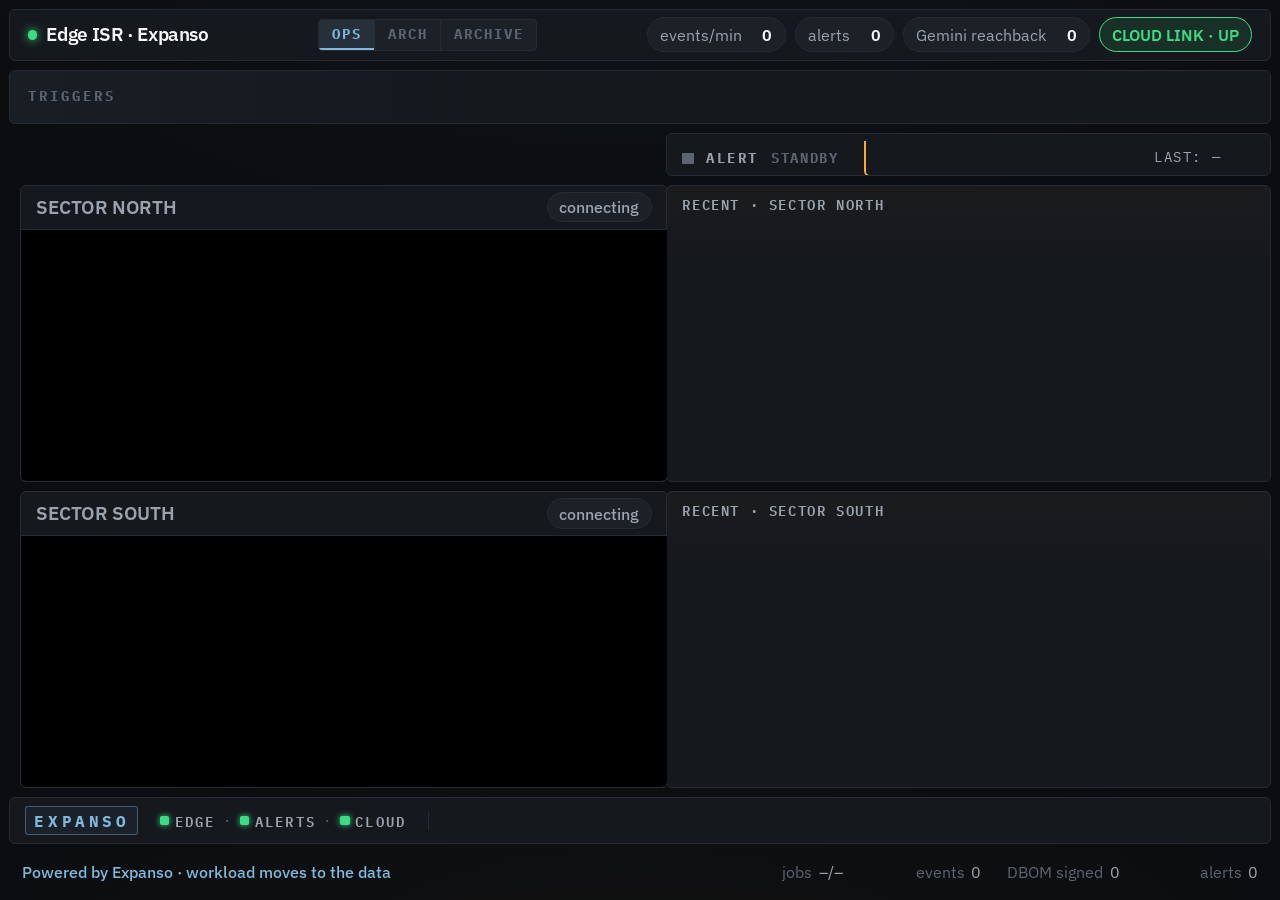
==== public/edge/index.html @ 5d9ec7ad "ARCH tab: hide all event-rate counters (visual noise + counts were stale) The architecture diagram n" ====
<!DOCTYPE html>
<html>
<head>
<meta charset="utf-8">
<title>Edge ISR · Expanso</title>
<link rel="preconnect" href="https://fonts.googleapis.com">
<link rel="preconnect" href="https://fonts.gstatic.com" crossorigin>
<link href="https://fonts.googleapis.com/css2?family=IBM+Plex+Sans:wght@400;500;600;700&family=IBM+Plex+Mono:wght@400;500;600&family=Inter+Tight:wght@500;700&display=swap" rel="stylesheet">
<link rel="stylesheet" href="styles.css">
</head>
<body>

<!-- Cloud DOWN banner — pinned to top, hidden by default -->
<div id="cloud-banner" class="cloud-banner">
  <div class="label">
    <span class="dot-pulse"></span>
    <span>CLOUD LINK · DOWN</span>
  </div>
  <div class="queue"><span id="queue-count">0</span> events queued · YOLO still firing</div>
</div>

<!-- Alert event overlay (full-screen takeover when correlator fires) -->
<div id="alert-overlay" class="alert-overlay">
  <div class="alert-headline">
    <span class="icon">⚠</span>
    <span>ALERT</span>
    <span class="icon">⚠</span>
  </div>
  <div id="alert-contacts" class="alert-contacts"></div>
  <div id="alert-meta" class="alert-meta"></div>
</div>

<!-- "Pipeline updated" big-signal overlay. Fires when a new class lands
     in the live trigger set (e.g. operator hits F4 → drone is added).
     Visually distinct from the red ALERT — this is a *positive* event
     ("we are now detecting drone") so it leans on the brand blue. -->
<div id="pipeline-update-overlay" class="pipeline-update-overlay" aria-hidden="true">
  <div class="pipeline-update-icon">⬢</div>
  <div class="pipeline-update-eyebrow">PIPELINE UPDATED</div>
  <div class="pipeline-update-headline">
    NOW DETECTING <span class="pipeline-update-class">DRONE</span>
  </div>
  <div class="pipeline-update-sub">all sensors picked up the new class · live</div>
</div>

<!-- Topology mini canvas -->
<canvas id="topology" class="topology" width="280" height="160"></canvas>

<div class="app">

  <header class="header">
    <div class="brand">
      <span class="dot"></span>
      <span>Edge ISR · Expanso</span>
    </div>
    <nav class="tab-switcher" role="tablist" aria-label="View">
      <a class="tab is-active" data-tab="ops"     role="tab" aria-selected="true"  href="#ops">OPS</a>
      <a class="tab"           data-tab="arch"    role="tab" aria-selected="false" href="#arch">ARCH</a>
      <a class="tab"           data-tab="archive" role="tab" aria-selected="false" href="#archive">ARCHIVE</a>
    </nav>
    <div class="header-right">
      <div class="metric-pill">
        <span class="label">events/min</span>
        <span class="value" id="metric-epm">0</span>
      </div>
      <div class="metric-pill">
        <span class="label">alerts</span>
        <span class="value" id="metric-fused">0</span>
      </div>
      <div class="metric-pill" id="metric-gemini-pill">
        <span class="label">Gemini reachback</span>
        <span class="value" id="metric-gemini">0</span>
      </div>
      <div id="cloud-pill" class="cloud-pill">CLOUD LINK · UP</div>
    </div>
  </header>

  <!-- Triggers bar — dedicated row so the Beat 4 F4 chip-pulse animation
       has room to land dramatically. Header was overflowing at stage scale
       with chips inline. Tier dots stay in the bottom platform-strip. -->
  <section class="triggers-bar" aria-label="Active trigger classes">
    <span class="triggers-bar-label">TRIGGERS</span>
    <div id="trigger-chips" class="trigger-chips"></div>
  </section>

  <!-- Alert tile — always visible. STANDBY when the correlator hasn't
       matched any rule recently; ACTIVE (red pulse) when an alert fires.
       Collapses back to STANDBY after 6s with a "last:" timestamp. -->
  <section class="alert-tile" id="alert-tile">
    <div class="alert-light" id="alert-light"></div>
    <div class="alert-label">ALERT</div>
    <div class="alert-state" id="alert-state">STANDBY</div>
    <div class="alert-detail" id="alert-detail">no alerts</div>
    <div class="alert-meta" id="alert-meta">last: —</div>
  </section>

  <!-- Camera tiles use WebRTC (via go2rtc on :1984) for true real-time video,
       with a canvas overlay for YOLO bbox track gates. Video latency ≈100-200ms,
       bbox latency = YOLO inference (~150ms). Fallback <img> shows the last
       JPEG snapshot if WebRTC fails to negotiate. -->
  <section class="sector sector-north">
    <div class="sector-head">
      <div class="sector-title">Sector North</div>
      <div id="status-sensor-north" class="sector-status">connecting</div>
    </div>
    <div class="sector-feed" data-stream="cam-outside" data-sector="sensor-north">
      <video id="video-sensor-north" class="sector-video" autoplay muted playsinline></video>
      <canvas id="overlay-sensor-north" class="bbox-overlay"></canvas>
      <img id="feed-sensor-north" class="sector-fallback" src="/snapshot/sensor-north" alt="">
      <div class="sector-overlay">
        <span id="overlay-north-label">awaiting motion</span>
        <span id="overlay-north-ts">–</span>
      </div>
    </div>
  </section>

  <section class="sector sector-south">
    <div class="sector-head">
      <div class="sector-title">Sector South</div>
      <div id="status-sensor-south" class="sector-status">connecting</div>
    </div>
    <div class="sector-feed" data-stream="cam-inside" data-sector="sensor-south">
      <video id="video-sensor-south" class="sector-video" autoplay muted playsinline></video>
      <canvas id="overlay-sensor-south" class="bbox-overlay"></canvas>
      <img id="feed-sensor-south" class="sector-fallback" src="/snapshot/sensor-south" alt="">
      <div class="sector-overlay">
        <span id="overlay-south-label">awaiting motion</span>
        <span id="overlay-south-ts">–</span>
      </div>
    </div>
  </section>

  <section class="events-panel events-north">
    <h2>Recent · sector north</h2>
    <div id="events-sensor-north" class="events-list"></div>
  </section>

  <section class="events-panel events-south">
    <h2>Recent · sector south</h2>
    <div id="events-sensor-south" class="events-list"></div>
  </section>

  <!-- Bottom strip: Expanso wordmark + tier dots + inline pipeline statuses (single line).
       Tier strip merged here per user direction. -->
  <section class="platform-strip">
    <a class="platform-wordmark" href="https://expanso.io" target="_blank" rel="noopener" aria-label="Expanso">
      <span class="wordmark-text">EXPANSO</span>
    </a>
    <div class="tier-strip-inline" aria-label="Architecture tiers">
      <span class="tier"><span class="tier-dot" id="tier-edge"></span><span class="tier-label">EDGE</span></span>
      <span class="tier-sep">·</span>
      <span class="tier"><span class="tier-dot" id="tier-fusion"></span><span class="tier-label">ALERTS</span></span>
      <span class="tier-sep">·</span>
      <span class="tier"><span class="tier-dot" id="tier-cloud"></span><span class="tier-label">CLOUD</span></span>
    </div>
    <div class="platform-strip-divider"></div>
    <div id="platform-jobs" class="platform-jobs-inline"></div>
  </section>

  <!-- ARCHIVE view — third tab. Holds the cloud-egress tile + S3 modal,
       which used to live in the OPS view. Hidden unless body.tab-archive. -->
  <section class="archive-view" aria-label="Cloud archive">
    <section id="egress-tile" class="egress">
      <div class="egress-head">
        <div class="egress-label">Cloud egress · S3 archive</div>
        <div id="egress-state" class="egress-state offline">awaiting first upload</div>
      </div>
      <div class="egress-row">
        <div class="egress-count">
          <span class="value" id="egress-count">0</span>
          <span class="unit">objects</span>
        </div>
        <div class="egress-meta">
          <div class="egress-bucket" id="egress-bucket">bucket: —</div>
          <div class="egress-last" id="egress-last">last upload: —</div>
        </div>
      </div>
      <ul id="egress-recent" class="egress-recent"></ul>
    </section>
  </section>

  <!-- S3 object viewer modal -->
  <div id="s3-modal" class="s3-modal" role="dialog" aria-modal="true">
    <div class="s3-modal-card">
      <div class="s3-modal-head">
        <div class="s3-modal-title" id="s3-modal-title">—</div>
        <button class="s3-modal-close" id="s3-modal-close" aria-label="Close">×</button>
      </div>
      <pre class="s3-modal-body" id="s3-modal-body">loading…</pre>
    </div>
  </div>

  <!-- ARCH view — alternative to OPS dashboard. Hidden by default; tab toggles
       body.tab-arch to show. Spans rows 2-7 (everything below the header).
       Layout: 3-column grid. Col 1 = 2 cameras (stacked), col 2 = Cloud-above-
       Jetson (the cloud arrow lands on Jetson's top edge), col 3 = 3 fan-out
       boxes (Local / Gemini / S3) stacked. -->
  <section class="arch-view" aria-label="Architecture and data flow">

    <!-- Column 1: cameras wrapped in a SENSORS group container so the eye
         reads them as one logical entity (the field), not two floating boxes. -->
    <div class="arch-col arch-col--cameras">
      <section class="arch-group arch-group--sensors">
        <header class="arch-group__head">
          <span class="arch-group__icon" aria-hidden="true">▣</span>
          <span class="arch-group__title">SENSOR FIELD</span>
        </header>
        <div class="arch-group__body">
          <div class="arch-tile" id="arch-tile-cam-north">
            <div class="arch-tile__label">Camera · north</div>
            <div class="arch-tile__sub">EO/IR · RTSP</div>
          </div>
          <div class="arch-tile" id="arch-tile-cam-south">
            <div class="arch-tile__label">Camera · south</div>
            <div class="arch-tile__sub">EO/IR · RTSP</div>
          </div>
          <div class="arch-group__caption">existing infrastructure</div>
        </div>
      </section>
    </div>

    <!-- Camera → Jetson curves. Two SVG cubic Beziers, both terminating at
         the EXACT vertical middle of the EXPANSO EDGE box. The path `d`
         attribute is rewritten on layout (load/resize/tab-change) by
         updateCameraCurves() in ws_client.js using getBoundingClientRect()
         — that's the only way to anchor the convergence point to the Edge
         box no matter where the layout positions it. The SVG uses pixel
         coordinates (no viewBox), so JS can write screen-space values
         directly into the path. -->
    <div class="arch-col arch-col--cam-arrow">
      <svg class="arch-cam-curves" aria-hidden="true">
        <defs>
          <marker id="cam-arrowhead" viewBox="0 0 10 10"
                  refX="9" refY="5" markerWidth="6" markerHeight="6"
                  orient="auto-start-reverse">
            <path d="M 0 0 L 10 5 L 0 10 z" fill="#10b981"/>
          </marker>
        </defs>
        <path id="cam-curve-north" class="arch-cam-curve__path"
              d="M 0 0 L 0 0" fill="none" marker-end="url(#cam-arrowhead)"/>
        <path id="cam-curve-south" class="arch-cam-curve__path"
              d="M 0 0 L 0 0" fill="none" marker-end="url(#cam-arrowhead)"/>
        <circle r="5" class="arch-cam-curve__dot">
          <animateMotion dur="2s" repeatCount="indefinite" rotate="auto">
            <mpath href="#cam-curve-north"/>
          </animateMotion>
        </circle>
        <circle r="5" class="arch-cam-curve__dot">
          <animateMotion dur="2s" repeatCount="indefinite" begin="1s" rotate="auto">
            <mpath href="#cam-curve-south"/>
          </animateMotion>
        </circle>
      </svg>
      <div class="arch-arrow-meta arch-arrow-meta--cam">
        <span class="arch-arrow-counter" id="arch-counter-rtsp" hidden></span>
        <span class="arch-arrow-label">stream</span>
      </div>
    </div>

    <!-- Anchor refs for the camera-curve positioning code. Putting IDs on the
         camera tiles is the cleanest way for JS to find their midpoints. -->
    <!-- (The camera tiles inside .arch-group__body get IDs in HTML below.) -->

    <!-- Column 2: Cloud + vertical arrow + Jetson stacked. The vertical arrow
         visually terminates AT the top edge of the Jetson box (no gap). -->
    <div class="arch-col arch-col--center">
      <div class="arch-box arch-box--cloud">
        <header class="arch-box__tag arch-box__tag--cloud">
          <span class="arch-box__tag-icon" aria-hidden="true">⚡</span>
          <span class="arch-box__tag-text">EXPANSO CLOUD</span>
        </header>
        <div class="arch-box__sub arch-box__sub--lead">Management &amp; orchestration plane</div>
        <div class="arch-box__caption">No customer data passes through</div>
        <ul class="arch-box__list">
          <li>Deploy pipelines remotely</li>
          <li>Push trigger config live</li>
          <li>Monitor fleet health</li>
        </ul>
      </div>
      <div class="arch-control-arrow">
        <div class="arch-arrow-stem arch-arrow-stem--vertical arch-arrow-stem--control">
          <!-- Static dashed line — no animated particle. Control plane is
               configuration, not a flowing data path. Periodic deploys are
               not the same kind of "stream" as the data lines, so animating
               this misled the eye. -->
        </div>
        <div class="arch-control-label">
          <span class="arch-arrow-counter" id="arch-counter-jobs" hidden></span>
          <span class="arch-arrow-label">control plane</span>
        </div>
      </div>
      <div class="arch-box arch-box--jetson">
        <header class="arch-box__tag arch-box__tag--edge">
          <span class="arch-box__tag-icon" aria-hidden="true">▼</span>
          <span class="arch-box__tag-text">EXPANSO EDGE</span>
          <span class="arch-box__tag-host">on Jetson Orin</span>
        </header>
        <div class="arch-box__sub arch-box__sub--lead">Processing pipeline · GPU inference · DDIL-tolerant</div>
        <ul class="arch-box__list arch-box__list--steps">
          <li><span class="step-name">YOLO v8 GPU</span><span class="step-meta">fresh-frame reader</span></li>
          <li><span class="step-name">Trigger filter + cascade</span><span class="step-meta">live config from cloud</span></li>
          <li><span class="step-name">DBOM sign + SQLite</span><span class="step-meta">offline replay queue</span></li>
        </ul>
        <!-- Live stats removed — the numbers were stale and just visual
             noise on the architecture diagram. Hidden stubs kept so the
             ws_client.js setText calls don't error. -->
        <span hidden id="arch-jet-epm">—</span>
        <span hidden id="arch-jet-queued">0</span>
        <span hidden id="arch-jet-fps">—</span>
        <span hidden id="arch-jet-age">—</span>
      </div>
    </div>

    <!-- Edge → destinations curves. Mirrors the cam-arrow SVG, but instead of
         converging it DIVERGES: 3 cubic Beziers from the EXPANSO EDGE box's
         right-middle, fanning out to each destination box's left-middle.
         JS in ws_client.js (updateEdgeOutCurves) anchors the paths
         dynamically so the convergence point is always Edge's right-middle. -->
    <div class="arch-col arch-col--edge-out">
      <svg class="arch-edge-out-curves" aria-hidden="true">
        <defs>
          <marker id="dest-arrowhead" viewBox="0 0 10 10"
                  refX="9" refY="5" markerWidth="6" markerHeight="6"
                  orient="auto-start-reverse">
            <path d="M 0 0 L 10 5 L 0 10 z" fill="#10b981"/>
          </marker>
        </defs>
        <path id="edge-curve-local"  class="arch-edge-curve__path" d="M 0 0 L 0 0" fill="none" marker-end="url(#dest-arrowhead)"/>
        <path id="edge-curve-gemini" class="arch-edge-curve__path" d="M 0 0 L 0 0" fill="none" marker-end="url(#dest-arrowhead)"/>
        <path id="edge-curve-s3"     class="arch-edge-curve__path" d="M 0 0 L 0 0" fill="none" marker-end="url(#dest-arrowhead)"/>
        <!-- Each particle has its own velocity so the three branches feel
             like distinct destinations, not a synchronized triplet. -->
        <circle r="5" class="arch-edge-curve__dot">
          <animateMotion dur="1.4s" repeatCount="indefinite" rotate="auto">
            <mpath href="#edge-curve-local"/>
          </animateMotion>
        </circle>
        <circle r="5" class="arch-edge-curve__dot">
          <animateMotion dur="2.1s" repeatCount="indefinite" begin="0.4s" rotate="auto">
            <mpath href="#edge-curve-gemini"/>
          </animateMotion>
        </circle>
        <circle r="5" class="arch-edge-curve__dot">
          <animateMotion dur="2.8s" repeatCount="indefinite" begin="0.9s" rotate="auto">
            <mpath href="#edge-curve-s3"/>
          </animateMotion>
        </circle>
      </svg>
      <!-- Meta chips floating along each curve. Vertical position is set in JS
           once curve geometry is known, so each label sits at the midpoint of
           its branch. -->
      <div class="arch-arrow-meta arch-arrow-meta--out" id="arch-meta-local">
        <span class="arch-arrow-counter" id="arch-counter-local" hidden></span>
        <span class="arch-arrow-label">alert</span>
      </div>
      <div class="arch-arrow-meta arch-arrow-meta--out" id="arch-meta-gemini">
        <span class="arch-arrow-counter" id="arch-counter-gemini-flow" hidden></span>
        <span class="arch-arrow-label">reachback</span>
      </div>
      <div class="arch-arrow-meta arch-arrow-meta--out" id="arch-meta-s3">
        <span class="arch-arrow-counter" id="arch-counter-s3-flow" hidden></span>
        <span class="arch-arrow-label">archive</span>
      </div>
    </div>

    <!-- Three standalone destination boxes, each with its own tag-header card
         styling so they read as first-class entities like Cloud and Edge. -->
    <div class="arch-col arch-col--destinations">
      <div class="arch-box arch-box--dest" id="arch-box-dest-local">
        <header class="arch-box__tag arch-box__tag--local">
          <span class="arch-box__tag-icon" aria-hidden="true">●</span>
          <span class="arch-box__tag-text">LOCAL DECISION</span>
        </header>
        <div class="arch-box__sub arch-box__sub--lead">Stays on edge — alerts fire here</div>
        <ul class="arch-box__list arch-box__list--local">
          <li>correlator · 5s window</li>
          <li>alerts · 8s cooldown</li>
        </ul>
      </div>
      <div class="arch-box arch-box--dest" id="arch-box-dest-gemini">
        <header class="arch-box__tag arch-box__tag--gemini">
          <span class="arch-box__tag-icon" aria-hidden="true">◆</span>
          <span class="arch-box__tag-text">GEMINI · CLOUD ANALYST</span>
        </header>
        <div class="arch-box__sub arch-box__sub--lead">Per-event natural-language descriptions</div>
        <ul class="arch-box__list arch-box__list--gemini">
          <li>on-demand reachback</li>
          <li>retries through offline queue</li>
        </ul>
      </div>
      <div class="arch-box arch-box--dest" id="arch-box-dest-s3">
        <header class="arch-box__tag arch-box__tag--s3">
          <span class="arch-box__tag-icon" aria-hidden="true">▦</span>
          <span class="arch-box__tag-text">S3 ARCHIVE</span>
        </header>
        <div class="arch-box__sub arch-box__sub--lead">Long-term cold storage, store-and-forward</div>
        <ul class="arch-box__list arch-box__list--s3">
          <li>bloblang fan-out</li>
          <li>survives WAN drops</li>
        </ul>
      </div>
    </div>

    <!-- Legend strip — explains the two line languages used in the diagram.
         Mirrors the reference architecture diagram's "Data flow / Management
         plane" footer so the viewer immediately knows that customer data
         never traverses the dashed line to Expanso Cloud. -->
    <div class="arch-legend">
      <div class="arch-legend__item">
        <span class="arch-legend__line arch-legend__line--data"></span>
        <span class="arch-legend__text">Data flow · stays on edge unless you say otherwise</span>
      </div>
      <div class="arch-legend__item">
        <span class="arch-legend__line arch-legend__line--control"></span>
        <span class="arch-legend__text">Control plane · config + jobs only, no customer data</span>
      </div>
    </div>

    <!-- Footer of arch view: tagline matching the dashboard message -->
    <div class="arch-footer">
      0 new hardware · runs on the camera, the laptop, and the cloud you already have
    </div>
  </section>

  <footer class="footer">
    <div class="left">Powered by Expanso · workload moves to the data</div>
    <div class="right">
      <div class="stat"><span class="label">jobs</span><span id="footer-jobs">–/–</span></div>
      <div class="stat"><span class="label">events</span><span id="footer-events">0</span></div>
      <div class="stat"><span class="label">DBOM signed</span><span id="footer-signed">0</span></div>
      <div class="stat"><span class="label">alerts</span><span id="footer-fused">0</span></div>
    </div>
  </footer>

</div>

<script src="ws_client.js"></script>
</body>
</html>
---- public/edge/styles.css ----
/* Edge ISR — stage-scale design system.
   Per DEMO_UI_SPEC.md §1-2. Targeted at 1920×1080+ conference monitors
   viewed from 15-20 ft. All hero sizes use vw/vh so larger screens
   scale up gracefully. */

:root {
  /* Color tokens */
  --bg: #0b0d10;
  --surface: #15181d;
  --surface-2: #1c2027;
  --border: #262b33;
  --text: #f4f6f8;
  --text-dim: #9aa3ad;
  --text-mono: #5b6470;

  --ok: #3ddc84;
  --alert: #ffa726;
  --critical: #ff4d4f;
  --replay: #7e57c2;
  --expanso: #7fb8dc;

  /* Type scale — stage default (1920×1080+ conference monitor at 15-20 ft).
     Overridden below for laptop preview (≤ 1700px wide). */
  --t-caption: 1.0rem;   /* 18px */
  --t-body:    1.22rem;  /* 22px */
  --t-body-lg: 1.55rem;  /* 28px */
  --t-h:       2.2rem;   /* 40px */
  --t-display: 3.3rem;   /* 60px */
  --t-hero:    5.5rem;   /* 100px */

  /* Motion */
  --m-fast: 200ms;
  --m-base: 300ms;
  --m-slow: 400ms;

  /* Layout */
  --gap: 1rem;
  --pad: 1.25rem;
  --radius: 10px;
}

* { box-sizing: border-box; }

html { font-size: 18px; }                            /* base type unit */
@media (min-width: 1920px) { html { font-size: 20px; } }
@media (min-width: 2560px) { html { font-size: 24px; } }

/* Desk/preview override — scales the type down well below stage scale.
   Threshold raised to 2400px so any retina laptop (≤1920 logical, often ~2000+
   physical effective) renders at compact desk-viewing scale instead of
   stage-monitor scale. Stage rendering only kicks in on real 2400px+ wall monitors. */
@media (max-width: 2400px) {
  :root {
    --t-caption: 0.75rem;  /* 13.5px */
    --t-body:    0.9rem;   /* 16px */
    --t-body-lg: 1.05rem;  /* 19px */
    --t-h:       1.25rem;  /* 22px */
    --t-display: 1.8rem;   /* 32px */
    --t-hero:    3rem;     /* 54px */
    --gap: 0.5rem;
    --pad: 0.7rem;
    --radius: 6px;
  }
}

body {
  margin: 0;
  /* Layered atmospheric background — avoids the flat-dark-card AI-dashboard
     look. Subtle radial wash + horizontal sensor-bar gradient hint at a
     real operational surface, not a Bootstrap template. */
  background:
    radial-gradient(ellipse 90% 60% at 50% -10%, rgba(127,184,220,0.04), transparent 70%),
    radial-gradient(ellipse 80% 50% at 50% 110%, rgba(255,167,38,0.025), transparent 70%),
    var(--bg);
  color: var(--text);
  font: var(--t-body)/1.45 "IBM Plex Sans", "Inter Tight", "Inter", -apple-system, system-ui, sans-serif;
  -webkit-font-smoothing: antialiased;
  text-rendering: optimizeLegibility;
  overflow: hidden;
  min-height: 100vh;
}

/* Distinctive typeface — IBM Plex Sans for body, IBM Plex Mono for data.
   Loaded async via preconnect + display=swap so initial paint isn't blocked. */

/* ── Layout grid ──────────────────────────────────────────────────── */

.app {
  display: grid;
  /* Seven rows: header / tier-strip / triggers / cameras / events / platform+egress / footer
     Cameras get a touch more than events because they're the hero. Row 6 is
     fixed-height so platform + egress always match. The tier-strip is a
     narrow auto-sized row that visualizes the EDGE → ORCHESTRATOR → CLOUD
     hierarchy claimed in the demo script. */
  /* New OPS layout per user direction:
       - Cameras LEFT, stacked vertically as 1:1 squares
       - Events RIGHT, stacked vertically (north above south)
       - Platform-strip + footer as bottom rails
     Camera column is sized so two stacked squares fit the available height
     after the header/tier/triggers/fusion rows. Events column takes the rest
     so events have room to breathe. */
  grid-template-rows:
    auto                    /* 1: header */
    auto                    /* 2: triggers bar (dedicated row for chip prominence) */
    auto                    /* 3: fusion tile (column 2 only — shifted right) */
    minmax(0, 1fr)          /* 4: north sector + north events */
    minmax(0, 1fr)          /* 5: south sector + south events */
    auto                    /* 6: platform-strip (with tier dots inline) */
    auto;                   /* 7: footer */
  /* Two-column grid. Camera column sized so two stacked 16:9 tiles fit
     the available vertical space; events column takes whatever's left. */
  grid-template-columns: minmax(0, 36rem) minmax(0, 1fr);
  height: 100vh;
  width: 100vw;
  gap: var(--gap);
  padding: var(--gap);
}

.header           { grid-row: 1; grid-column: 1 / span 2; }
.triggers-bar     { grid-row: 2; grid-column: 1 / span 2; }
.alert-tile      { grid-row: 3; grid-column: 2; }   /* shifted right — only over events column */
.sector-north     { grid-row: 4; grid-column: 1; margin-left: 0.6rem; margin-right: 0.4rem; }
.events-north     { grid-row: 4; grid-column: 2; }
.sector-south     { grid-row: 5; grid-column: 1; margin-left: 0.6rem; margin-right: 0.4rem; }
.events-south     { grid-row: 5; grid-column: 2; }
.platform-strip   { grid-row: 6; grid-column: 1 / span 2; }
.arch-view        { grid-row: 2 / 7; grid-column: 1 / span 2; display: none; }
.archive-view     { grid-row: 2 / 7; grid-column: 1 / span 2; display: none; }
.footer           { grid-row: 7; grid-column: 1 / span 2; }

/* Tab visibility — header + footer + platform-strip always visible.
   Triggers bar is hidden on ARCH/ARCHIVE tabs because those views show
   structural / archival info, not live-ops trigger config. Hiding it also
   reclaims row 2 so the arch-view can use it without overlapping. */
body.tab-arch .triggers-bar,
body.tab-arch .alert-tile,
body.tab-arch .sector,
body.tab-arch .events-panel { display: none; }
body.tab-arch .arch-view { display: grid; }

body.tab-archive .triggers-bar,
body.tab-archive .alert-tile,
body.tab-archive .sector,
body.tab-archive .events-panel { display: none; }
body.tab-archive .archive-view { display: flex; }

/* ── Header ───────────────────────────────────────────────────────── */

.header {
  display: flex;
  justify-content: space-between;
  align-items: center;
  padding: 0.4rem 1rem;
  background: var(--surface);
  border: 1px solid var(--border);
  border-radius: var(--radius);
}

.brand {
  font-size: var(--t-body-lg);
  font-weight: 600;
  letter-spacing: -0.02em;
  display: flex;
  align-items: center;
  gap: 0.5rem;
  white-space: nowrap;
  flex-shrink: 0;
}
.brand .dot {
  width: 0.5em; height: 0.5em;
  border-radius: 50%;
  background: var(--ok);
  box-shadow: 0 0 0.5em var(--ok);
}

.header-right {
  display: flex;
  gap: var(--gap);
  align-items: center;
}

/* Tab switcher (OPS / ARCH). LED-bracket aesthetic — square corners, mono,
   no pill rounding. Active tab gets the Expanso accent + filled bottom rail. */
.tab-switcher {
  display: flex;
  gap: 0;
  border: 1px solid var(--border);
  border-radius: 4px;
  overflow: hidden;
  background: var(--surface-2);
  margin: 0 auto;
}
.tab {
  font-family: "IBM Plex Mono", ui-monospace, monospace;
  font-size: var(--t-caption);
  font-weight: 700;
  letter-spacing: 0.14em;
  text-transform: uppercase;
  color: var(--text-mono);
  background: transparent;
  border: 0;
  padding: 0.4em 0.95em;
  cursor: pointer;
  transition: color var(--m-fast), background var(--m-fast), box-shadow var(--m-fast);
  border-right: 1px solid var(--border);
  white-space: nowrap;
  text-decoration: none;
}
.tab:last-child { border-right: 0; }
.tab:hover { color: var(--text-dim); background: rgba(127,184,220,0.05); }
.tab.is-active {
  color: var(--expanso);
  background: rgba(127,184,220,0.10);
  box-shadow: inset 0 -2px 0 var(--expanso);
}

.metric-pill {
  font-size: var(--t-body);
  padding: 0.3em 0.75em;
  border-radius: 999px;
  background: var(--surface-2);
  border: 1px solid var(--border);
  display: inline-flex;
  align-items: baseline;
  gap: 0.4em;
  white-space: nowrap;
  flex-shrink: 0;
}
.metric-pill .label { color: var(--text-dim); white-space: nowrap; }
.metric-pill .value {
  font-weight: 600;
  font-variant-numeric: tabular-nums;
  font-feature-settings: "tnum";
  min-width: 1.5em;
  text-align: right;
}

.cloud-pill {
  font-size: var(--t-body);
  padding: 0.3em 0.75em;
  border-radius: 999px;
  background: rgba(61, 220, 132, 0.12);
  color: var(--ok);
  border: 1px solid var(--ok);
  font-weight: 600;
  white-space: nowrap;
  flex-shrink: 0;
}
.cloud-pill.down {
  background: rgba(255, 77, 79, 0.18);
  color: var(--critical);
  border-color: var(--critical);
}

/* Gemini reachback pill — flashes when a Gemini call lands so the cloud's
   participation is visible per-event, not just inferred from the description. */
.metric-pill#metric-gemini-pill {
  transition: background var(--m-fast), border-color var(--m-fast);
}
.metric-pill#metric-gemini-pill.bumped {
  background: var(--ok);
  border-color: var(--ok);
  color: #000;
}
.metric-pill#metric-gemini-pill.bumped .label,
.metric-pill#metric-gemini-pill.bumped .value { color: #000; }

/* ── Tier strip (EDGE · FUSION · CLOUD) ───────────────────────────── */

/* Three-tier hierarchy indicator.
     EDGE   = sensors on the Jetson
     FUSION = local FastAPI process (event store + correlator + dashboard)
     CLOUD  = Expanso Cloud (cluster orchestrator) + AWS S3 (archive sink)
   Beat 1 of the demo script claims EDGE and FUSION keep working when
   CLOUD drops. This strip makes that claim visceral: when
   body.cloud-down is set (F1 fired), only the CLOUD dot dims to
   monochrome — the other two stay green.
   Beat 0 lights-up: only FUSION + CLOUD are green; EDGE dims because
   no sensors are running yet. body.tier-edge-down handles that. */
.tier-strip {
  display: flex;
  align-items: center;
  justify-content: center;
  gap: 0.6rem;
  padding: 0.25rem 0.85rem;
  background: var(--surface);
  border: 1px solid var(--border);
  border-radius: var(--radius);
  font-family: "IBM Plex Mono", ui-monospace, monospace;
  font-size: var(--t-caption);
  letter-spacing: 0.18em;
  text-transform: uppercase;
  color: var(--text-dim);
}
.tier {
  display: inline-flex;
  align-items: center;
  gap: 0.5em;
}
.tier-label { font-weight: 600; }
.tier-dot {
  width: 0.7em; height: 0.7em;
  border-radius: 50%;
  background: var(--ok);
  box-shadow: 0 0 0.5em var(--ok);
  transition: background var(--m-base), box-shadow var(--m-base);
}
.tier-sep { color: var(--text-mono); font-weight: 400; }

/* When the cloud is down, the CLOUD dot loses its green and its glow.
   EDGE and FUSION stay lit — that's the architectural claim. */
body.cloud-down #tier-cloud {
  background: var(--text-mono);
  box-shadow: none;
}

/* Beat 0 lights-up: no sensors connected → EDGE dot dim. Driven by
   ws_client.js's renderJobs when no sensor-* job is in 'running' state. */
body.tier-edge-down #tier-edge {
  background: var(--text-mono);
  box-shadow: none;
}

/* ── Fusion tile (replaces full-screen fused-overlay) ─────────────── */

.alert-tile {
  display: grid;
  grid-template-columns: auto auto auto 1fr auto;
  align-items: center;
  gap: 0.7rem;
  padding: 0.4rem 0.85rem;
  background: var(--surface);
  border: 1px solid var(--border);
  border-radius: var(--radius);
  font-family: "IBM Plex Mono", ui-monospace, monospace;
  font-size: var(--t-caption);
  letter-spacing: 0.06em;
  text-transform: uppercase;
  color: var(--text-dim);
  height: 2.4rem;
  overflow: hidden;
  /* Subtle border-color transition so ACTIVE state lights up the whole tile */
  transition: border-color var(--m-fast), background var(--m-fast);
}
/* LED-style square indicator (the spec's `led-status` primitive) */
.alert-light {
  width: 0.85em;
  height: 0.85em;
  background: var(--text-mono);
  border-radius: 1px;
  flex-shrink: 0;
  transition: background var(--m-fast), box-shadow var(--m-fast);
}
.alert-label {
  font-weight: 700;
  color: var(--text-dim);
  letter-spacing: 0.18em;
}
.alert-state {
  font-weight: 700;
  color: var(--text-mono);
  letter-spacing: 0.12em;
}
.alert-detail {
  color: var(--text-dim);
  font-style: italic;
  letter-spacing: 0.02em;
  text-transform: none;
  font-family: "IBM Plex Sans", -apple-system, system-ui, sans-serif;
  white-space: nowrap;
  overflow: hidden;
  text-overflow: ellipsis;
  min-width: 0;
}
.alert-meta {
  color: var(--text-mono);
  font-variant-numeric: tabular-nums;
  font-feature-settings: "tnum";
  white-space: nowrap;
  flex-shrink: 0;
}

/* ACTIVE state — when an alert event just fired. Red, with attention.
   Pulses for 6s then fades back to STANDBY. The amber `--alert` token
   is still used elsewhere (track-gate brackets, trigger pulse-in
   animation), so we use `--critical` here to mean "this is an *alert*
   event, RIGHT NOW, look at me." */
.alert-tile.active {
  border-color: var(--critical);
  border-width: 2px;
  background:
    linear-gradient(90deg, rgba(255, 77, 79, 0.22), rgba(255, 77, 79, 0.06) 60%),
    var(--surface);
  animation: alert-pulse 0.9s ease-in-out 6;
}
.alert-tile.active .alert-light {
  background: var(--critical);
  box-shadow: 0 0 0.6em var(--critical);
}
.alert-tile.active .alert-label {
  color: var(--critical);
  letter-spacing: 0.18em;
}
.alert-tile.active .alert-state {
  color: var(--critical);
  font-weight: 700;
}
.alert-tile.active .alert-detail {
  color: var(--text);
  font-style: normal;
  font-weight: 600;
}
@keyframes alert-pulse {
  0%, 100% { box-shadow: 0 0 0 0    rgba(255, 77, 79, 0); }
  50%      { box-shadow: 0 0 0 0.55em rgba(255, 77, 79, 0.32); }
}

/* ── Trigger bar ──────────────────────────────────────────────────── */

.triggers-bar {
  background: var(--surface);
  border: 1px solid var(--border);
  border-radius: var(--radius);
  padding: 0.3rem 0.85rem;
  display: flex;
  align-items: center;
  gap: 0.75rem;
  min-height: 2.6rem;
}
.triggers-bar h2 {
  margin: 0;
  font-size: var(--t-body);
  color: var(--text-dim);
  text-transform: uppercase;
  letter-spacing: 0.08em;
  font-weight: 500;
  white-space: nowrap;
}
.trigger-chips {
  display: flex;
  flex-wrap: wrap;
  gap: 0.35rem;
  flex: 1;
  min-width: 0;
}
.chip {
  font-size: var(--t-body);
  padding: 0.2em 0.7em;
  border-radius: 999px;
  background: rgba(127, 184, 220, 0.12);
  color: var(--expanso);
  border: 1px solid rgba(127, 184, 220, 0.4);
  font-family: ui-monospace, "SF Mono", Menlo, monospace;
  font-weight: 500;
  transition: transform var(--m-base), background var(--m-base);
  white-space: nowrap;
}
/* Per-class chip palette — same hues as .yolo-label--* in the event
   panel, so the audience reads "the trigger up here = the colored
   detection down there." */
.chip.chip--person {
  color: var(--ok);
  background: rgba(61, 220, 132, 0.12);
  border-color: rgba(61, 220, 132, 0.45);
}
.chip.chip--backpack {
  color: var(--alert);
  background: rgba(255, 167, 38, 0.12);
  border-color: rgba(255, 167, 38, 0.45);
}
.chip.chip--drone {
  color: var(--critical);
  background: rgba(255, 77, 79, 0.12);
  border-color: rgba(255, 77, 79, 0.45);
}
.chip.added {
  animation: chip-pulse 1.5s ease-out;
}
@keyframes chip-pulse {
  0%   { transform: scale(0.7); background: var(--alert); color: #000; box-shadow: 0 0 0 0 var(--alert); }
  30%  { transform: scale(1.15); box-shadow: 0 0 0 1.5em rgba(255, 167, 38, 0); }
  100% { transform: scale(1.0);  background: rgba(61, 220, 132, 0.18); color: var(--ok); }
}

/* ── Sector camera tiles ──────────────────────────────────────────── */

.sector {
  background: var(--surface);
  border: 1px solid var(--border);
  border-radius: var(--radius);
  overflow: hidden;
  display: flex;
  flex-direction: column;
  min-height: 0;
  /* Fill the grid row height; column width is sized so 16:9 fits within it.
     We don't set aspect-ratio here — see the 16:9 width constraint on
     .sector-feed below, which keeps the *video area* at 16:9 regardless of
     header height. Letting .sector stretch to row height removes the
     `max-height` clip that was producing 718×320 (2.24:1) tiles. */
  width: 100%;
  height: 100%;
}
.sector-head {
  display: flex;
  justify-content: space-between;
  align-items: center;
  padding: 0.35rem 0.85rem;
  border-bottom: 1px solid var(--border);
}
.sector-title-group {
  display: flex;
  flex-direction: column;
  gap: 0.05rem;
  min-width: 0;
}
.sector-title {
  font-size: var(--t-body-lg);
  font-weight: 600;
  letter-spacing: -0.01em;
  text-transform: uppercase;
  color: var(--text-dim);
}
.sector-subtitle {
  font-size: var(--t-caption);
  color: var(--text-dim);
  letter-spacing: 0.04em;
  font-family: "IBM Plex Mono", ui-monospace, monospace;
  opacity: 0.85;
}
.sector-status {
  font-size: var(--t-body);
  padding: 0.15em 0.7em;
  border-radius: 999px;
  background: var(--surface-2);
  color: var(--text-dim);
  border: 1px solid var(--border);
  font-weight: 500;
}
.sector-status.live    { color: var(--ok); border-color: var(--ok); background: rgba(61, 220, 132, 0.10); }
.sector-status.offline { color: var(--critical); border-color: var(--critical); background: rgba(255, 77, 79, 0.10); }
/* Beat 0 lights-up: sensor's Expanso job is stopped. Calmer color than
   "offline" — stopped is intentional, offline is a malfunction. */
.sector-status.stopped { color: var(--text-mono); border-color: var(--text-mono); background: rgba(91, 100, 112, 0.10); }
.sector-status.connecting { color: var(--text-dim); border-color: var(--border); background: var(--surface-2); }

.sector-feed {
  /* Native 16:9 (matches sub-stream 640×360). NOT `flex: 1` — flex sizing
     would force the child to fill the parent's remaining height and
     override aspect-ratio, producing the squashed 718×320 (2.24:1) tile
     we had before. Instead let aspect-ratio drive height; max-height
     keeps it from spilling out of a short row, and margin: auto centers
     vertically when the row is taller than the tile needs. */
  position: relative;
  overflow: hidden;
  background: #000;
  aspect-ratio: 16 / 9;
  width: 100%;
  max-height: 100%;
  margin: auto;
}
/* WebRTC layered camera tile: video on top, canvas overlay above for
   bbox overlays, fallback img underneath for when WebRTC fails. */
.sector-feed .sector-video {
  position: absolute;
  inset: 0;
  width: 100%;
  height: 100%;
  /* contain (not cover) so the video isn't cropped — the canvas-feed area
     is itself 16:9 so contain == cover when video is also 16:9, but if a
     stream returns a different ratio we letterbox instead of crop. */
  object-fit: contain;
  display: block;
  background: #000;
  z-index: 1;
}
.sector-feed .bbox-overlay {
  position: absolute;
  inset: 0;
  width: 100%;
  height: 100%;
  pointer-events: none;
  z-index: 2;
}
.sector-feed .sector-fallback {
  position: absolute;
  inset: 0;
  width: 100%;
  height: 100%;
  object-fit: contain;
  display: block;
  background: #000;
  z-index: 0;
}
.sector-overlay {
  position: absolute;
  bottom: 0;
  left: 0;
  right: 0;
  padding: 0.5rem var(--pad);
  background: linear-gradient(180deg, rgba(0,0,0,0), rgba(0,0,0,0.7) 60%);
  display: flex;
  justify-content: space-between;
  align-items: flex-end;
  font-size: var(--t-body);
  color: var(--text-dim);
}

/* ── Event panels ─────────────────────────────────────────────────── */

.events-panel {
  background:
    linear-gradient(180deg, rgba(255,167,38,0.025), transparent 25%),
    var(--surface);
  border: 1px solid var(--border);
  border-radius: var(--radius);
  padding: 0.45rem 0.85rem 0.55rem;
  overflow: hidden;
  display: flex;
  flex-direction: column;
  min-height: 0;
}
.events-panel h2 {
  margin: 0 0 0.4rem;
  font-size: var(--t-caption);
  color: var(--text-dim);
  text-transform: uppercase;
  letter-spacing: 0.12em;
  font-weight: 600;
  font-family: "IBM Plex Mono", ui-monospace, monospace;
}
.events-list {
  display: flex;
  flex-direction: column;
  gap: 0.5rem;
  overflow: hidden;
  flex: 1;
  min-height: 0;
}

.event {
  background:
    linear-gradient(90deg, rgba(255,167,38,0.06), transparent 30%),
    var(--surface-2);
  border-left: 3px solid var(--alert);
  border-radius: 3px;
  padding: 0.25rem 0.6rem 0.3rem;
  animation: slide-in var(--m-base) ease-out;
  /* Single-line compressed event row — fixed thin height. */
  flex: 0 0 auto;
  height: 1.8rem;
  overflow: hidden;
  display: flex;
  align-items: center;
  gap: 0.7rem;
  white-space: nowrap;
}
@keyframes slide-in {
  /* Opacity-only fade — no horizontal slide that visually nudges the column */
  from { opacity: 0; }
  to   { opacity: 1; }
}
.event.queued { border-left-color: var(--replay); }

.event-row1 {
  display: contents;  /* Promote children to direct flex items of .event */
  font-variant-numeric: tabular-nums;
  font-feature-settings: "tnum";
}
.event-row1 .ts {
  white-space: nowrap;
  flex-shrink: 0;
  font-size: var(--t-caption);
  color: var(--text-mono);
  font-family: "IBM Plex Mono", ui-monospace, monospace;
  letter-spacing: 0.04em;
  order: -1;  /* timestamp first */
}
.event-row1 .yolo {
  /* Bumped up from --t-body so detections read clearly at stage
     distance. Each .yolo-label inside picks up its per-class hue. */
  font-size: 1.15rem;
  color: var(--text);
  font-weight: 700;
  white-space: nowrap;
  overflow: hidden;
  text-overflow: ellipsis;
  min-width: 0;
  flex-shrink: 0;
  letter-spacing: -0.005em;
}
/* Per-class label colors. Each detection in the row gets its own span
   so the audience can see, at a glance, what class fired. */
.event-row1 .yolo-label {
  font-weight: 700;
}
.event-row1 .yolo-label--person   { color: var(--ok); }       /* cyan-green */
.event-row1 .yolo-label--backpack { color: var(--alert); }    /* amber */
.event-row1 .yolo-label--drone    { color: var(--critical); } /* red */
/* Mid-dot separator dimmer than the labels so the eye groups each
   <label, conf> pair instead of reading them as a flat bullet list. */
.event-row1 .yolo-sep {
  color: var(--text-mono);
  opacity: 0.6;
  font-weight: 400;
}
.event-desc {
  font-size: var(--t-body);
  color: var(--text-dim);
  font-style: italic;
  white-space: nowrap;
  overflow: hidden;
  text-overflow: ellipsis;
  flex: 1;
  min-width: 0;
}
.event-desc.local {
  color: var(--text-mono);
  font-style: normal;
  font-family: "IBM Plex Mono", ui-monospace, monospace;
  font-size: var(--t-caption);
  letter-spacing: 0.04em;
}
/* Hide the per-event sig line — too noisy for the compressed row */
.event-sig { display: none; }

/* "empty" event — sensor heartbeat with no detections this tick. Light-gray
   text, italic, lower-weight, so the audience reads it as "still here, no
   contact" rather than parsing it as another detection row. */
.event-row1 .yolo.empty {
  color: var(--text-mono);
  font-weight: 400;
  font-style: italic;
  letter-spacing: 0.02em;
  text-transform: lowercase;
  opacity: 0.55;
}
/* The whole row dims slightly when empty so detection rows pop more. */
.event.empty {
  opacity: 0.55;
}

/* "Gemini Augmented" pill — appears inline next to the YOLO labels on
   events where the sensor's cascade actually called Gemini Flash (vs the
   canned/local fallback when the cooldown is active or the WAN is down).
   Visual contract matches the header's metric-gemini-pill so the audience
   ties them together: "this row is one of the Gemini calls counted up
   there in the pill." */
.event-row1 .gemini-pill {
  display: inline-block;
  font-size: var(--t-caption);
  font-family: "IBM Plex Mono", ui-monospace, monospace;
  letter-spacing: 0.06em;
  text-transform: uppercase;
  font-weight: 600;
  color: #7fb8dc;                  /* same blue as the gemini metric pill */
  background: rgba(127, 184, 220, 0.12);
  border: 1px solid rgba(127, 184, 220, 0.45);
  border-radius: 999px;
  padding: 0.05em 0.55em;
  flex-shrink: 0;
  white-space: nowrap;
}

/* ── Expanso platform tile ────────────────────────────────────────── */

.platform {
  background:
    linear-gradient(180deg, rgba(127,184,220,0.04), transparent 30%),
    var(--surface);
  border: 1px solid var(--border);
  border-radius: var(--radius);
  padding: 0.5rem 0.85rem;
  /* Stack label above jobs so all 4 job pills fit on a single row beneath. */
  display: flex;
  flex-direction: column;
  align-items: stretch;
  gap: 0.4rem;
  height: 100%;
  overflow: hidden;
  min-height: 0;
}
.platform-header-row {
  display: flex;
  align-items: baseline;
  gap: 0.6rem;
  min-width: 0;
}
.platform-label {
  font-size: var(--t-caption);
  color: var(--expanso);
  font-weight: 600;
  letter-spacing: 0.12em;
  text-transform: uppercase;
  white-space: nowrap;
  font-family: "IBM Plex Mono", ui-monospace, monospace;
  flex-shrink: 0;
}
.platform-tagline {
  /* Inline with the label, separated by middot, so the 2×2 jobs grid below
     gets the full row height it needs. Truncates with ellipsis if too long. */
  font-size: var(--t-caption);
  color: var(--text-dim);
  font-style: italic;
  white-space: nowrap;
  overflow: hidden;
  text-overflow: ellipsis;
  letter-spacing: 0.01em;
  min-width: 0;
}
.platform-tagline::before {
  content: "·  ";
  color: var(--text-mono);
  font-style: normal;
  margin-right: 0.1em;
}
.platform-jobs {
  /* 2×2 grid of jobs — matches the design spec's layout (DEMO_UI_SPEC.md §2)
     and avoids horizontal clipping when 4 pills > column width at laptop scale. */
  display: grid;
  grid-template-columns: 1fr 1fr;
  gap: 0.3rem 0.4rem;
  flex: 1;
  min-width: 0;
  overflow: hidden;
  align-content: start;
}
.job-pill {
  display: flex;
  align-items: center;
  gap: 0.45em;
  font-size: var(--t-body);
  padding: 0.25em 0.75em;
  border-radius: 6px;
  background: var(--surface-2);
  border: 1px solid var(--border);
  font-family: "IBM Plex Mono", ui-monospace, monospace;
  white-space: nowrap;
  flex-shrink: 0;
}
.job-dot {
  width: 0.55em; height: 0.55em;
  border-radius: 50%;
  background: var(--text-mono);
  flex-shrink: 0;
}
.job-pill.running .job-dot { background: var(--ok); box-shadow: 0 0 0.4em var(--ok); }
.job-pill.pending .job-dot { background: var(--alert); }
.job-pill.failed  .job-dot { background: var(--critical); }
.job-pill.failed { border-color: var(--critical); }

/* ── Footer ───────────────────────────────────────────────────────── */

.footer {
  font-size: var(--t-body);
  color: var(--text-dim);
  padding: 0.4rem var(--pad);
  display: flex;
  justify-content: space-between;
  align-items: center;
  font-variant-numeric: tabular-nums;
  font-feature-settings: "tnum";
}
.footer .left { color: var(--expanso); font-weight: 500; }
.footer .right { display: flex; gap: 1.2rem; }
.footer .right .stat { display: inline-flex; align-items: baseline; gap: 0.4em; min-width: 6.5rem; justify-content: flex-end; }
.footer .right .stat .label { color: var(--text-mono); margin-right: 0; }

/* ── Cloud DOWN full-width banner ─────────────────────────────────── */

.cloud-banner {
  position: fixed;
  top: 0; left: 0; right: 0;
  background: var(--critical);
  color: #fff;
  padding: 1rem 2rem;
  font-size: var(--t-display);
  font-weight: 700;
  letter-spacing: -0.01em;
  display: none;
  align-items: center;
  justify-content: space-between;
  z-index: 900;
  animation: slide-down var(--m-slow) ease-out;
}
@keyframes slide-down {
  from { transform: translateY(-100%); }
  to   { transform: translateY(0); }
}
.cloud-banner.show { display: flex; }
.cloud-banner .label {
  display: flex;
  align-items: center;
  gap: 0.6em;
}
.cloud-banner .dot-pulse {
  width: 0.6em; height: 0.6em;
  border-radius: 50%;
  background: #fff;
  animation: pulse 1.2s ease-in-out infinite;
}
@keyframes pulse {
  0%, 100% { opacity: 1; transform: scale(1); }
  50%      { opacity: 0.5; transform: scale(0.85); }
}
.cloud-banner .queue {
  font-size: var(--t-body-lg);
  font-weight: 500;
  text-transform: uppercase;
  letter-spacing: 0.05em;
  opacity: 0.95;
  font-variant-numeric: tabular-nums;
  font-feature-settings: "tnum";
}

body.cloud-down .app {
  outline: 4px solid var(--critical);
  outline-offset: -4px;
  animation: border-pulse 1.6s ease-in-out infinite;
}
@keyframes border-pulse {
  0%, 100% { outline-color: rgba(255, 77, 79, 0.6); }
  50%      { outline-color: rgba(255, 77, 79, 1.0); }
}

/* ── Fused alert full-screen takeover ─────────────────────────────── */

/* Fused alert overlay — DISABLED. Replaced by .alert-tile (always-visible
   strip in row 4). Kept hidden so legacy markup doesn't render. */
.alert-overlay {
  display: none !important;
}
.alert-overlay.show {
  display: none !important;
}
/* Legacy keyframe kept so any orphaned animation references don't error */
@keyframes alert-in {
  from { opacity: 0; }
  to   { opacity: 1; }
}
/* Old .alert-overlay variant — superseded but keep below for any legacy refs */
.alert-overlay-legacy {
  position: fixed;
  inset: 0;
  background: rgba(11, 13, 16, 0.45);
  display: none;
  flex-direction: column;
  justify-content: center;
  align-items: center;
  z-index: 1000;
  pointer-events: none;
}
@keyframes alert-in {
  from { opacity: 0; transform: scale(0.96); }
  to   { opacity: 1; transform: scale(1); }
}
/* Inner card sized to be readable but not dominate. */
.alert-overlay::before {
  /* No-op — placeholder so future variants can stack effects */
  content: none;
}
.alert-headline,
.alert-contacts,
.alert-meta {
  background: var(--surface);
  border: 2px solid var(--alert);
  pointer-events: auto;
}
.alert-headline {
  font-size: var(--t-h);
  font-weight: 700;
  color: var(--alert);
  letter-spacing: 0.04em;
  text-transform: uppercase;
  font-family: "IBM Plex Mono", ui-monospace, monospace;
  display: flex;
  align-items: center;
  gap: 0.5em;
  padding: 0.6rem 1.2rem;
  border-bottom: none;
  border-radius: var(--radius) var(--radius) 0 0;
  margin: 0;
  width: 36rem;
  max-width: calc(100vw - 2rem);
  justify-content: center;
}
.alert-headline .icon { font-size: 0.85em; }
.alert-contacts {
  display: flex;
  gap: 0.6rem;
  padding: 0.8rem 1rem;
  border-top: none;
  border-bottom: none;
  margin: 0;
  width: 36rem;
  max-width: calc(100vw - 2rem);
}
.alert-contact {
  background: var(--surface-2);
  border: 1px solid var(--border);
  border-radius: 4px;
  padding: 0.5rem 0.7rem;
  flex: 1;
  min-width: 0;
}
.alert-contact .sector {
  font-size: var(--t-caption);
  color: var(--text-dim);
  text-transform: uppercase;
  letter-spacing: 0.12em;
  font-family: "IBM Plex Mono", ui-monospace, monospace;
  margin-bottom: 0.2rem;
}
.alert-contact .hits {
  font-size: var(--t-body-lg);
  color: var(--alert);
  font-weight: 700;
  letter-spacing: -0.01em;
}
.alert-contact .desc {
  font-size: var(--t-caption);
  color: var(--text);
  margin-top: 0.25rem;
  font-style: italic;
  display: -webkit-box;
  -webkit-line-clamp: 2;
  -webkit-box-orient: vertical;
  overflow: hidden;
}
.alert-meta {
  font-size: var(--t-caption);
  color: var(--text-dim);
  text-transform: uppercase;
  letter-spacing: 0.12em;
  font-family: "IBM Plex Mono", ui-monospace, monospace;
  padding: 0.4rem 1.2rem;
  border-top: none;
  border-radius: 0 0 var(--radius) var(--radius);
  margin: 0;
  width: 36rem;
  max-width: calc(100vw - 2rem);
  text-align: center;
}

/* ── Cloud egress / S3 archive tile ───────────────────────────────── */

.egress {
  /* Linear gradient surface adds a subtle vertical lift — feels like a
     tactical card, not a Tailwind stub. */
  background:
    linear-gradient(180deg, rgba(127,184,220,0.04), transparent 30%),
    var(--surface);
  border: 1px solid var(--border);
  border-radius: var(--radius);
  padding: 0.5rem 0.85rem;
  display: flex;
  flex-direction: column;
  gap: 0.35rem;
  min-height: 0;
  /* Match platform tile height when no S3 data — same row, same height */
  height: 100%;
  overflow: hidden;
}
.egress-head {
  display: flex;
  align-items: center;
  justify-content: space-between;
  gap: 0.5rem;
}
.egress-label {
  font-size: var(--t-caption);
  color: var(--expanso);
  font-weight: 600;
  letter-spacing: 0.12em;
  text-transform: uppercase;
  white-space: nowrap;
  font-family: "IBM Plex Mono", ui-monospace, monospace;
}
.egress-state {
  font-size: var(--t-caption);
  padding: 0.15em 0.6em;
  border-radius: 4px;
  background: var(--surface-2);
  color: var(--text-dim);
  border: 1px solid var(--border);
  font-weight: 500;
  font-family: "IBM Plex Mono", ui-monospace, monospace;
  white-space: nowrap;
}
.egress-state.live    { color: var(--ok);       border-color: var(--ok);       background: rgba(61,220,132,0.10); }
.egress-state.stalled { color: var(--alert);    border-color: var(--alert);    background: rgba(255,167,38,0.12); }
.egress-state.error   { color: var(--critical); border-color: var(--critical); background: rgba(255,77,79,0.12); }
.egress-state.offline { color: var(--text-mono); }

.egress-row {
  display: flex;
  align-items: baseline;
  gap: 0.7rem;
  flex-wrap: nowrap;
  overflow: hidden;
}
.egress-count .value {
  font-size: var(--t-h);
  font-weight: 700;
  color: var(--text);
  letter-spacing: -0.02em;
  font-variant-numeric: tabular-nums;
  font-feature-settings: "tnum";
  transition: color var(--m-fast);
}
.egress-count.bumped .value {
  color: var(--ok);
  animation: count-bump var(--m-slow) ease-out;
}
@keyframes count-bump {
  0%   { transform: scale(1.0); }
  40%  { transform: scale(1.18); }
  100% { transform: scale(1.0); }
}
.egress-count .unit {
  margin-left: 0.4em;
  font-size: var(--t-body);
  color: var(--text-dim);
  text-transform: uppercase;
  letter-spacing: 0.08em;
}
.egress-meta {
  display: flex;
  flex-direction: column;
  font-size: var(--t-caption);
  color: var(--text-dim);
  font-family: ui-monospace, "SF Mono", Menlo, monospace;
  line-height: 1.5;
}

.egress-recent {
  list-style: none;
  margin: 0;
  padding: 0;
  display: flex;
  flex-direction: column;
  gap: 0.2rem;
  overflow: hidden;
  /* Cap height so the grid row doesn't grow as new uploads arrive */
  max-height: 6rem;
}
.egress-recent li {
  display: flex;
  justify-content: space-between;
  gap: 0.6rem;
  font-size: var(--t-caption);
  color: var(--text-dim);
  font-family: ui-monospace, "SF Mono", Menlo, monospace;
  cursor: pointer;
  padding: 0.15em 0.4em;
  border-radius: 4px;
  transition: background var(--m-fast), color var(--m-fast);
}
.egress-recent li:hover {
  background: var(--surface-2);
  color: var(--text);
}
.egress-recent li .key {
  flex: 1;
  white-space: nowrap;
  overflow: hidden;
  text-overflow: ellipsis;
  direction: rtl;        /* keep the most-specific tail visible when truncated */
  text-align: left;
}
.egress-recent li .ts { color: var(--text-mono); white-space: nowrap; }

/* ── S3 object viewer modal ───────────────────────────────────────── */

.s3-modal {
  position: fixed;
  inset: 0;
  background: rgba(11, 13, 16, 0.86);
  display: none;
  align-items: center;
  justify-content: center;
  z-index: 1100;
  padding: 4rem;
}
.s3-modal.show {
  display: flex;
  animation: alert-in var(--m-base) ease-out;
}
.s3-modal-card {
  background: var(--surface);
  border: 1px solid var(--border);
  border-radius: var(--radius);
  width: 70vw;
  max-width: 80rem;
  max-height: 80vh;
  display: flex;
  flex-direction: column;
  overflow: hidden;
}
.s3-modal-head {
  display: flex;
  justify-content: space-between;
  align-items: center;
  padding: 0.75rem var(--pad);
  border-bottom: 1px solid var(--border);
}
.s3-modal-title {
  font-size: var(--t-body-lg);
  color: var(--expanso);
  font-family: ui-monospace, "SF Mono", Menlo, monospace;
  word-break: break-all;
}
.s3-modal-close {
  background: none;
  border: 0;
  color: var(--text-dim);
  font-size: 2rem;
  cursor: pointer;
  line-height: 1;
  padding: 0 0.5rem;
}
.s3-modal-close:hover { color: var(--text); }
.s3-modal-body {
  flex: 1;
  margin: 0;
  padding: var(--pad);
  overflow: auto;
  font-size: var(--t-body);
  font-family: ui-monospace, "SF Mono", Menlo, monospace;
  color: var(--text);
  white-space: pre-wrap;
  word-break: break-all;
  background: var(--surface-2);
}

/* ── Topology mini ────────────────────────────────────────────────── */

.topology {
  /* Hidden by default — added clutter without informational value beyond
     what the event stream already shows. Toggle via body.show-topology
     to bring it back. Was overlapping the egress tile. */
  display: none;
  position: fixed;
  bottom: 5rem;
  right: 1.5rem;
  width: 14rem;
  height: 8rem;
  background: rgba(11, 13, 16, 0.92);
  border: 1px solid var(--border);
  border-radius: var(--radius);
  z-index: 50;
  pointer-events: none;
}
body.show-topology .topology { display: block; }

/* ── ARCH view (alternate tab) ────────────────────────────────────── */
/* Layout: control plane (Expanso Cloud) on top, data plane below.
   The data plane shows Camera → Jetson → 3-way fan-out (local / Gemini / S3).
   Animated dots travel along arrow stems to make data flow visible. */

.arch-view {
  /* 4-column auto-sized grid, horizontally centered in the viewport.
     Previous layout used `1fr` for the center column which, on a 2000px+
     viewport, produced an 1500px void with the Cloud+Jetson floating in
     the middle of nothing. `justify-content: center` packs columns by
     content width; arrows span the visible gap because their stems are
     sized in rem (see .arch-arrow-stem). Vertical: `align-content: center`
     so the whole assembly sits in the middle of the available height. */
  grid-template-columns: auto auto auto auto auto;   /* sensors / cam-arrow / center / edge-out / destinations */
  grid-template-rows: auto auto auto;   /* row 1: diagram, row 2: legend, row 3: footer tagline */
  column-gap: 0;
  row-gap: 0.6rem;
  justify-content: center;
  align-content: center;
  padding: 1.5rem 1rem;
  background:
    radial-gradient(ellipse 70% 50% at 50% 0%, rgba(127,184,220,0.05), transparent 60%),
    var(--surface);
  border: 1px solid var(--border);
  border-radius: var(--radius);
  overflow: hidden;
}
.arch-col {
  display: flex;
  flex-direction: column;
  align-items: center;
  justify-content: center;
}
.arch-col--cameras   { grid-column: 1; grid-row: 1; gap: 1.2rem; align-self: center; }
.arch-col--cam-arrow {
  grid-column: 2; grid-row: 1;
  align-self: stretch;        /* match the row height so the SVG can span cameras top→bottom */
  position: relative;
  width: 11rem;
  display: flex;
  align-items: center;
  justify-content: center;
}
.arch-col--center    { grid-column: 3; grid-row: 1; gap: 0; align-self: center; }
.arch-col--edge-out  {
  grid-column: 4; grid-row: 1;
  align-self: stretch;        /* SVG needs full row height for fan-out from Edge middle */
  position: relative;
  width: 11rem;
  display: block;             /* SVG + absolutely-positioned meta chips */
}
.arch-col--destinations {
  grid-column: 5; grid-row: 1;
  align-self: stretch;        /* match Edge stack height so curves can converge cleanly */
  display: flex;
  flex-direction: column;
  gap: 0.7rem;
  justify-content: center;
}
/* Legacy fanout column (kept for backward compat if any markup leaks) */
.arch-col--fanout    { grid-column: 5; grid-row: 1; gap: 1rem; align-self: center; }
.arch-view > .arch-legend { grid-column: 1 / -1; grid-row: 2; align-self: end; }
.arch-view > .arch-footer { grid-column: 1 / -1; grid-row: 3; }

/* ── Boxes (display-rectangle primitive) ──────────────────────────── */
.arch-box {
  background: var(--surface-2);
  border: 1px solid var(--border);
  border-radius: 4px;
  padding: 0.55rem 0.85rem;
  display: flex;
  flex-direction: column;
  gap: 0.4rem;
  min-width: 11rem;
  position: relative;
}
.arch-box__head {
  display: flex;
  flex-direction: column;
  gap: 0.05rem;
}
.arch-box__label {
  font-size: var(--t-body-lg);
  font-weight: 600;
  color: var(--text);
  letter-spacing: -0.01em;
  font-family: "IBM Plex Sans", -apple-system, system-ui, sans-serif;
}
.arch-box__sub {
  font-size: var(--t-caption);
  color: var(--text-dim);
  font-family: "IBM Plex Mono", ui-monospace, monospace;
  letter-spacing: 0.04em;
}

/* Box variants — subtle accent on top edge to differentiate roles */
.arch-box--cloud   { border-top: 2px solid var(--expanso); min-width: 18rem; max-width: 21rem; }
.arch-box--camera  { border-top: 2px solid var(--text-mono); }
.arch-box--cam-mini {
  border-top: 2px solid var(--text-mono);
  min-width: 10rem;
  max-width: 11rem;
  padding: 0.45rem 0.7rem;
}
.arch-box--jetson  { border-top: 2px solid var(--ok); min-width: 19rem; max-width: 23rem; }
/* Jetson sits directly under the cloud arrow with no visual gap so the arrow
   appears to terminate AT the box's top edge. */
.arch-col--center .arch-box--jetson { margin-top: -1px; }
.arch-box--local   { border-top: 2px solid var(--ok); }
.arch-box--gemini  { border-top: 2px solid var(--alert); }
.arch-box--s3      { border-top: 2px solid var(--expanso); }

/* Fan-out boxes — wider rectangles so multi-word pills like "store-and-forward"
   fit on a single line without clipping. Uniform width for vertical rhythm. */
.arch-box--square {
  min-width: 13rem;
  width: 13rem;
  min-height: 7rem;
  padding: 0.7rem 0.85rem;
  justify-content: flex-start;
}
.arch-box--square .arch-pills { flex-wrap: wrap; }

/* Live stat block inside Jetson box — 2x2 instrument cluster.
   Each cell shows VALUE (large, top) over LABEL (small caps, bottom),
   so the eye lands on the number first. Tabular numerals lock the
   width so values don't dance as they update. */
.arch-livestat {
  display: grid;
  grid-template-columns: 1fr 1fr;
  gap: 0.4rem;
  margin-top: 0.6rem;
  padding-top: 0.55rem;
  border-top: 1px dashed var(--border);
  font-family: "IBM Plex Mono", ui-monospace, monospace;
}
.arch-livestat-row {
  display: flex;
  flex-direction: column;
  align-items: flex-start;
  gap: 0.05rem;
  background: rgba(11, 13, 16, 0.45);
  border: 1px solid var(--border);
  border-radius: 3px;
  padding: 0.3rem 0.5rem;
}
.arch-livestat-label {
  color: var(--text-mono);
  text-transform: uppercase;
  letter-spacing: 0.12em;
  font-size: 0.65rem;
  font-weight: 600;
  order: 2;
}
.arch-livestat-val {
  color: var(--text);
  font-weight: 700;
  font-variant-numeric: tabular-nums;
  font-feature-settings: "tnum";
  font-size: var(--t-body-lg);
  letter-spacing: -0.01em;
  line-height: 1;
  order: 1;
}

/* ── Pills (bracket-label primitive — keeps with the operational vocab) ── */
.arch-pills {
  display: flex;
  flex-wrap: wrap;
  gap: 0.3rem;
}
.arch-pill {
  font-size: var(--t-caption);
  font-family: "IBM Plex Mono", ui-monospace, monospace;
  color: var(--text-dim);
  background: rgba(255,255,255,0.02);
  border: 1px solid var(--border);
  border-radius: 3px;
  padding: 0.15em 0.55em;
  letter-spacing: 0.04em;
  white-space: nowrap;
}
.arch-pill::before { content: "[ "; color: var(--text-mono); }
.arch-pill::after  { content: " ]"; color: var(--text-mono); }
.arch-pill--accent {
  color: var(--expanso);
  border-color: rgba(127,184,220,0.45);
  background: rgba(127,184,220,0.08);
}

/* ── Arrows (stem + animated flow dot + counter meta) ──────────────── */
/* Horizontal layout: meta-chip sits ABOVE a longer, more substantial arrow stem
   so the eye reads "label → flow" as one unit. Stem is dimmed teal so it visually
   belongs to the Expanso accent palette, not just generic border-grey. */
.arch-arrow {
  display: flex;
  flex-direction: column;
  align-items: center;
  gap: 0.35rem;
  flex-shrink: 0;
}
.arch-arrow-stem {
  position: relative;
  height: 3px;
  width: 11rem;
  background: linear-gradient(90deg,
    var(--border) 0%,
    rgba(127, 184, 220, 0.55) 50%,
    var(--text-mono) 100%);
  border-radius: 1.5px;
}
.arch-arrow-stem::after {
  /* Arrowhead at the right end */
  content: "";
  position: absolute;
  right: -2px;
  top: 50%;
  transform: translateY(-50%);
  width: 0;
  height: 0;
  border-left: 8px solid var(--text-mono);
  border-top: 5px solid transparent;
  border-bottom: 5px solid transparent;
}
.arch-arrow-stem--vertical {
  width: 3px;
  height: 3.4rem;
  background: linear-gradient(180deg,
    var(--border) 0%,
    rgba(127, 184, 220, 0.45) 50%,
    var(--text-mono) 100%);
}
.arch-arrow-stem--vertical::after {
  /* Arrowhead at the bottom */
  right: 50%;
  bottom: -2px;
  top: auto;
  transform: translateX(50%);
  border-left: 5px solid transparent;
  border-right: 5px solid transparent;
  border-top: 8px solid var(--text-mono);
  border-bottom: 0;
}

/* Animated data-flow dot traveling along the arrow stem */
.arch-arrow-flow {
  position: absolute;
  top: 50%;
  left: 0;
  width: 6px;
  height: 6px;
  background: var(--ok);
  border-radius: 50%;
  box-shadow: 0 0 0.5em var(--ok);
  transform: translateY(-50%);
  animation: arch-flow 1.8s linear infinite;
}
@keyframes arch-flow {
  0%   { left: 0%; opacity: 0; }
  10%  { opacity: 1; }
  90%  { opacity: 1; }
  100% { left: calc(100% - 6px); opacity: 0; }
}
.arch-arrow-flow--vertical {
  top: 0;
  left: 50%;
  transform: translateX(-50%);
  animation: arch-flow-vertical 2.2s linear infinite;
}
@keyframes arch-flow-vertical {
  0%   { top: 0%; opacity: 0; }
  10%  { opacity: 1; }
  90%  { opacity: 1; }
  100% { top: calc(100% - 6px); opacity: 0; }
}

/* Branch arrows (fan-out). Same width as the camera→jetson stem so the diagram
   has consistent rhythm. Alert-colored flow dot distinguishes branch traffic. */
.arch-arrow--branch .arch-arrow-stem { width: 9rem; }
.arch-arrow--branch .arch-arrow-flow { animation-duration: 1.4s; background: var(--alert); box-shadow: 0 0 0.4em var(--alert); }

.arch-arrow-meta {
  display: flex;
  flex-direction: column;
  align-items: center;
  gap: 0.1rem;
  font-family: "IBM Plex Mono", ui-monospace, monospace;
  font-size: var(--t-caption);
  letter-spacing: 0.04em;
  background: rgba(11, 13, 16, 0.6);
  border: 1px solid var(--border);
  border-radius: 3px;
  padding: 0.2em 0.55em;
  min-width: 5.5rem;
}
.arch-arrow-counter {
  color: var(--text);
  font-weight: 600;
  font-variant-numeric: tabular-nums;
  font-feature-settings: "tnum";
  white-space: nowrap;
}
.arch-arrow-label {
  color: var(--text-mono);
  text-transform: uppercase;
  letter-spacing: 0.14em;
  font-size: 0.7em;
  white-space: nowrap;
}

/* ── Cloud → Jetson arrow (centered column, vertical stem with the meta
       label floated to the right so the stem itself stays on the centerline
       between the Cloud box and the Jetson box, ensuring the arrow visually
       terminates AT the Jetson's top edge). ── */
.arch-control-arrow {
  display: grid;
  grid-template-columns: 1fr auto 1fr;
  align-items: center;
  width: 100%;
  margin: 0;
}
.arch-control-arrow .arch-arrow-stem--vertical {
  grid-column: 2;
  justify-self: center;
}
.arch-control-arrow .arch-arrow-meta {
  grid-column: 3;
  flex-direction: row;
  gap: 0.4rem;
  justify-self: start;
  padding-left: 0.6rem;
}

/* ── Fan-out rows (each: arrow stem + box, horizontal). Used in column 4. ── */
.arch-fanout-row {
  display: flex;
  flex-direction: row;
  align-items: center;
  gap: 0.4rem;
}

/* ── Cameras column (two stacked sub-tiles for north + south). ── */
.arch-cameras {
  display: flex;
  flex-direction: column;
  gap: 0.6rem;
  align-items: stretch;
}

/* ── Group containers (SENSOR FIELD, DESTINATIONS) ────────────────── */
/* Wrap related sub-tiles in a single rounded card so the eye reads them
   as ONE entity. Mirrors the reference architecture diagram's "Commercial
   Building" / "Your Data Warehouse" group panels. Header tag sits at the
   top-left corner of the card, like a panel title strip. */
.arch-group {
  background:
    linear-gradient(180deg, rgba(127,184,220,0.04), transparent 30%),
    var(--surface);
  border: 1px solid rgba(127,184,220,0.25);
  border-radius: 8px;
  padding: 0;
  display: flex;
  flex-direction: column;
  min-width: 14rem;
  overflow: hidden;
}
.arch-group__head {
  display: flex;
  align-items: center;
  gap: 0.5em;
  padding: 0.45rem 0.85rem;
  background: rgba(127,184,220,0.10);
  border-bottom: 1px solid rgba(127,184,220,0.2);
  font-family: "IBM Plex Mono", ui-monospace, monospace;
  font-size: var(--t-caption);
  font-weight: 700;
  letter-spacing: 0.18em;
  color: var(--expanso);
  text-transform: uppercase;
}
.arch-group__icon {
  font-size: 1.1em;
  line-height: 1;
  opacity: 0.85;
}
.arch-group__body {
  display: flex;
  flex-direction: column;
  gap: 0.55rem;
  padding: 0.7rem 0.7rem 0.55rem;
}
.arch-group__body--rows {
  /* Each row is [arrow + tile]; rows stacked vertically with comfortable gap */
  gap: 0.7rem;
}
.arch-group__caption {
  font-family: "IBM Plex Mono", ui-monospace, monospace;
  font-size: 0.7rem;
  color: var(--text-mono);
  letter-spacing: 0.12em;
  text-transform: uppercase;
  text-align: center;
  margin-top: 0.2rem;
  opacity: 0.85;
}
.arch-group--sensors  {
  /* Match destinations width visually so the diagram has symmetric columns */
  min-width: 16rem;
}
.arch-group--destinations {
  /* Destinations group is wider since each row carries a full tile */
  min-width: 19rem;
}

/* ── Group sub-tiles (used inside .arch-group__body) ─────────────── */
.arch-tile {
  background: var(--surface-2);
  border: 1px solid var(--border);
  border-radius: 5px;
  padding: 0.5rem 0.75rem;
  display: flex;
  flex-direction: column;
  gap: 0.05rem;
}
.arch-tile__label {
  font-size: var(--t-body);
  font-weight: 600;
  color: var(--text);
  letter-spacing: -0.01em;
}
.arch-tile__sub {
  font-size: 0.72rem;
  color: var(--text-dim);
  font-family: "IBM Plex Mono", ui-monospace, monospace;
  letter-spacing: 0.04em;
}
.arch-tile--dest {
  /* Destination tiles are rectangular with a subtle accent bar on the left,
     so the eye reads them as endpoints (something receives data here). */
  border-left: 3px solid var(--ok);
  min-width: 13rem;
}

/* ── Box tag headers (EXPANSO CLOUD ⚡, EXPANSO EDGE ▼) ─────────────── */
.arch-box__tag {
  display: flex;
  align-items: center;
  gap: 0.5em;
  margin: -0.55rem -0.85rem 0.55rem;
  padding: 0.4rem 0.85rem;
  font-family: "IBM Plex Mono", ui-monospace, monospace;
  font-size: var(--t-caption);
  font-weight: 700;
  letter-spacing: 0.18em;
  text-transform: uppercase;
  border-bottom: 1px solid var(--border);
}
.arch-box__tag-icon { font-size: 1.05em; line-height: 1; }
.arch-box__tag-text { letter-spacing: 0.2em; }
.arch-box__tag-host {
  margin-left: auto;
  font-size: 0.7em;
  font-weight: 500;
  letter-spacing: 0.08em;
  color: var(--text-mono);
  text-transform: none;
}
.arch-box__tag--cloud {
  background: linear-gradient(90deg, rgba(127,184,220,0.18), rgba(127,184,220,0.04));
  color: var(--expanso);
  border-bottom-color: rgba(127,184,220,0.3);
}
.arch-box__tag--edge {
  background: linear-gradient(90deg, rgba(61,220,132,0.18), rgba(61,220,132,0.04));
  color: var(--ok);
  border-bottom-color: rgba(61,220,132,0.3);
}
.arch-box__sub--lead {
  font-size: var(--t-caption);
  color: var(--text-dim);
  margin-bottom: 0.35rem;
  letter-spacing: 0;
  font-family: "IBM Plex Sans", -apple-system, system-ui, sans-serif;
}
.arch-box__caption {
  font-family: "IBM Plex Mono", ui-monospace, monospace;
  font-size: 0.7rem;
  color: var(--text-mono);
  letter-spacing: 0.08em;
  margin-bottom: 0.5rem;
  font-style: italic;
}

/* ── Box content lists (replaces the [bracket] pill noise) ─────────── */
.arch-box__list {
  list-style: none;
  margin: 0;
  padding: 0;
  display: flex;
  flex-direction: column;
  gap: 0.3rem;
}
.arch-box__list li {
  background: rgba(127,184,220,0.06);
  border: 1px solid rgba(127,184,220,0.18);
  border-radius: 4px;
  padding: 0.4rem 0.7rem;
  font-size: var(--t-body);
  color: var(--text);
  display: flex;
  flex-direction: column;
  align-items: stretch;
  gap: 0.05rem;
}
.arch-box__list--steps li {
  background: rgba(61,220,132,0.06);
  border-color: rgba(61,220,132,0.20);
}
.arch-box__list .step-name {
  font-weight: 600;
  letter-spacing: -0.01em;
  white-space: nowrap;
}
.arch-box__list .step-meta {
  font-family: "IBM Plex Mono", ui-monospace, monospace;
  font-size: 0.7rem;
  color: var(--text-mono);
  letter-spacing: 0.04em;
  text-transform: lowercase;
  white-space: nowrap;
}

/* ── Control plane (dashed teal) styling for arrows + flow dots ───── */
/* Cloud → Jetson is config + jobs only, never customer data. The dashed
   line + teal palette tells that story silently. Reference architecture
   diagram pattern. */
/* Vertical dashed control-plane line. Use border-left on a 0-width element
   so dashes render at the correct rhythm. Color matches the Expanso accent
   so the eye reads "this is the management plane, not the data plane". */
.arch-arrow-stem--control {
  background: none !important;
  border-left: 3px dashed rgba(127, 184, 220, 0.85);
  width: 0 !important;
  height: 4.2rem !important;
  border-radius: 0;
}
.arch-arrow-stem--control::after {
  border-top-color: var(--expanso) !important;
  border-left-width: 6px !important;
  border-right-width: 6px !important;
  border-top-width: 9px !important;
}
.arch-arrow-flow--control {
  background: var(--expanso) !important;
  box-shadow: 0 0 0.6em var(--expanso) !important;
}
.arch-arrow-meta--control {
  border-color: rgba(127,184,220,0.45) !important;
  background: rgba(127,184,220,0.08) !important;
}
.arch-arrow-meta--control .arch-arrow-counter { color: var(--expanso) !important; }

/* ── Camera → Edge converging curves (SVG) ────────────────────────── */
/* Two cubic Beziers from each camera's right side, meeting at the Edge box's
   left-middle. Sized to fill the cam-arrow column. Animated <circle>s travel
   the path so per-stream data flow is visible, not just inferred. */
.arch-cam-curves {
  width: 100%;
  height: 100%;
  position: absolute;
  inset: 0;
  pointer-events: none;
  overflow: visible;
}
.arch-cam-curve__path {
  stroke: rgba(61, 220, 132, 0.55);
  stroke-width: 2;
  fill: none;
}
.arch-cam-curve__dot {
  fill: var(--ok);
  filter: drop-shadow(0 0 0.35em var(--ok));
}

/* The aggregate ev/min meta chip floats centered over the convergence point.
   Position relative to the cam-arrow column (which is position: relative). */
.arch-arrow-meta--cam {
  position: relative;
  z-index: 2;
  /* Shift slightly left of center so the chip doesn't cover the arrowhead */
  transform: translateX(-1.2rem);
}

/* ── Edge → Destinations diverging curves (SVG) ──────────────────── */
/* Same pattern as cam curves but in reverse: 3 cubic Beziers all originate at
   the EXPANSO EDGE box's right-middle and fan out to each destination box's
   left-middle. JS in updateEdgeOutCurves() writes the path d attributes. */
.arch-edge-out-curves {
  width: 100%;
  height: 100%;
  position: absolute;
  inset: 0;
  pointer-events: none;
  overflow: visible;
}
.arch-edge-curve__path {
  stroke: rgba(61, 220, 132, 0.55);
  stroke-width: 2;
  fill: none;
}
.arch-edge-curve__dot {
  fill: var(--ok);
  filter: drop-shadow(0 0 0.35em var(--ok));
}

/* Floating meta chips that label each branch — JS positions them along the
   curve midpoint after layout. Same look as other arch-arrow-meta chips. */
.arch-arrow-meta--out {
  position: absolute;
  z-index: 2;
  transform: translate(-50%, -50%);   /* center on the (x,y) JS sets */
  background: rgba(11, 13, 16, 0.6);
  border: 1px solid var(--border);
  border-radius: 3px;
  padding: 0.2em 0.55em;
  font-family: "IBM Plex Mono", ui-monospace, monospace;
  font-size: var(--t-caption);
  display: inline-flex;
  flex-direction: column;
  align-items: center;
  line-height: 1.1;
  /* Default position pre-JS (off-screen) */
  left: -9999px;
  top: -9999px;
}
.arch-arrow-meta--out .arch-arrow-counter { color: var(--text); font-weight: 600; white-space: nowrap; }
.arch-arrow-meta--out .arch-arrow-label   { color: var(--text-mono); text-transform: uppercase; letter-spacing: 0.1em; font-size: 0.7em; white-space: nowrap; }

/* ── Standalone destination boxes (no group container) ─────────────── */
/* Each destination is a first-class card with its own tag header, mirroring
   the visual weight of EXPANSO CLOUD and EXPANSO EDGE. */
.arch-box--dest {
  min-width: 16rem;
  max-width: 18rem;
  padding: 0.55rem 0.85rem;
  background: var(--surface-2);
  border: 1px solid var(--border);
  border-radius: 4px;
  display: flex;
  flex-direction: column;
  gap: 0.4rem;
  position: relative;
}
/* Top-edge accent stripe per destination type, matching the tag color */
.arch-box--dest:has(.arch-box__tag--local)  { border-top: 2px solid var(--ok); }
.arch-box--dest:has(.arch-box__tag--gemini) { border-top: 2px solid var(--alert); }
.arch-box--dest:has(.arch-box__tag--s3)     { border-top: 2px solid var(--expanso); }

/* Destination tag header gradients — same gradient pattern as Cloud/Edge */
.arch-box__tag--local {
  background: linear-gradient(90deg, rgba(61,220,132,0.18), rgba(61,220,132,0.04));
  color: var(--ok);
  border-bottom-color: rgba(61,220,132,0.3);
}
.arch-box__tag--gemini {
  background: linear-gradient(90deg, rgba(255,167,38,0.18), rgba(255,167,38,0.04));
  color: var(--alert);
  border-bottom-color: rgba(255,167,38,0.3);
}
.arch-box__tag--s3 {
  background: linear-gradient(90deg, rgba(127,184,220,0.18), rgba(127,184,220,0.04));
  color: var(--expanso);
  border-bottom-color: rgba(127,184,220,0.3);
}

/* Per-destination list color tints */
.arch-box__list--local li  { background: rgba(61,220,132,0.06); border-color: rgba(61,220,132,0.20); }
.arch-box__list--gemini li { background: rgba(255,167,38,0.06); border-color: rgba(255,167,38,0.20); }
.arch-box__list--s3 li     { background: rgba(127,184,220,0.06); border-color: rgba(127,184,220,0.20); }

/* ── Control plane static label (no animated dot) ─────────────────── */
/* Replaces the floating arch-arrow-meta--control chip. This sits as a small
   inline label NEXT to the dashed line, not as a separate floating block. */
.arch-control-label {
  display: inline-flex;
  align-items: center;
  gap: 0.4rem;
  font-family: "IBM Plex Mono", ui-monospace, monospace;
  font-size: var(--t-caption);
  letter-spacing: 0.04em;
  background: rgba(127,184,220,0.08);
  border: 1px solid rgba(127,184,220,0.45);
  border-radius: 3px;
  padding: 0.2em 0.55em;
  color: var(--expanso);
  white-space: nowrap;
  grid-column: 3;
  justify-self: start;
  margin-left: 0.6rem;
}
.arch-control-label .arch-arrow-counter { color: var(--expanso); font-weight: 600; }
.arch-control-label .arch-arrow-label   { color: var(--text-mono); text-transform: uppercase; letter-spacing: 0.1em; font-size: 0.7em; }

/* Boost data-plane flow dot visibility — the reference diagram has chunky,
   eye-catching dots. Our 6px nubs were forgettable. Keep the gradient stem
   subtle so the dot does the visual work. */
.arch-arrow-flow {
  width: 10px;
  height: 10px;
  box-shadow: 0 0 0.7em var(--ok), 0 0 0.2em #fff inset;
}
.arch-arrow--branch .arch-arrow-flow {
  width: 9px;
  height: 9px;
  box-shadow: 0 0 0.7em var(--alert), 0 0 0.2em #fff inset;
}

/* ── Legend strip (data flow vs control plane) ────────────────────── */
.arch-legend {
  display: flex;
  justify-content: center;
  align-items: center;
  gap: 2.5rem;
  padding: 0.45rem 1rem;
  border-top: 1px dashed var(--border);
  margin-top: 0.4rem;
  font-family: "IBM Plex Mono", ui-monospace, monospace;
  font-size: 0.75rem;
  letter-spacing: 0.04em;
  color: var(--text-dim);
  grid-column: 1 / -1;
}
.arch-legend__item {
  display: flex;
  align-items: center;
  gap: 0.5rem;
}
.arch-legend__line {
  width: 2.4rem;
  height: 3px;
  border-radius: 1.5px;
  background: linear-gradient(90deg,
    var(--border) 0%,
    var(--ok) 50%,
    var(--text-mono) 100%);
}
.arch-legend__line--control {
  background: none;
  border-top: 2px dashed rgba(127,184,220,0.6);
  height: 0;
}
.arch-legend__text { white-space: nowrap; }

/* ── Footer line of arch view ──────────────────────────────────────── */
.arch-footer {
  font-size: var(--t-caption);
  font-family: "IBM Plex Mono", ui-monospace, monospace;
  color: var(--text-dim);
  letter-spacing: 0.06em;
  text-align: center;
  padding-top: 0.4rem;
  border-top: 1px solid var(--border);
  width: 100%;
}

/* ── Bottom platform strip (replaces the platform tile) ─────────────── */
/* Single horizontal line: [Expanso wordmark]  pipeline(status) pipeline(status) ...
   Always visible at the bottom of the OPS view. */
.platform-strip {
  display: flex;
  align-items: center;
  gap: 1.2rem;
  padding: 0.4rem 0.85rem;
  background: var(--surface);
  border: 1px solid var(--border);
  border-radius: var(--radius);
  height: 2.6rem;
  /* Allow horizontal scroll if content overflows; never clip the wordmark. */
  overflow-x: auto;
  overflow-y: hidden;
  white-space: nowrap;
  width: 100%;
  min-width: 0;
}
.platform-wordmark {
  font-family: "IBM Plex Mono", ui-monospace, monospace;
  font-size: var(--t-body);
  font-weight: 700;
  letter-spacing: 0.22em;
  color: var(--expanso);
  text-decoration: none;
  flex-shrink: 0;
  padding: 0.1em 0.5em;
  border: 1px solid rgba(127,184,220,0.4);
  border-radius: 3px;
  background: rgba(127,184,220,0.06);
  transition: background var(--m-fast), color var(--m-fast);
}
.platform-wordmark:hover {
  background: rgba(127,184,220,0.14);
  color: var(--text);
}
.platform-jobs-inline {
  display: flex;
  gap: 1rem;
  flex: 1;
  min-width: 0;
  overflow: hidden;
  align-items: center;
  font-family: "IBM Plex Mono", ui-monospace, monospace;
  font-size: var(--t-caption);
}
.platform-jobs-inline .job-inline {
  display: inline-flex;
  align-items: center;
  gap: 0.4em;
  white-space: nowrap;
  flex-shrink: 0;
}
.platform-jobs-inline .job-inline-name {
  color: var(--text);
  letter-spacing: 0.04em;
}
.platform-jobs-inline .job-inline-status {
  color: var(--text-mono);
  text-transform: uppercase;
  letter-spacing: 0.1em;
}
.platform-jobs-inline .job-inline.running .job-inline-status { color: var(--ok); }
.platform-jobs-inline .job-inline.pending .job-inline-status { color: var(--alert); }
.platform-jobs-inline .job-inline.failed  .job-inline-status,
.platform-jobs-inline .job-inline.down    .job-inline-status { color: var(--critical); }
.platform-jobs-inline .job-inline-led {
  width: 0.55em; height: 0.55em;
  border-radius: 1px;  /* square LED, matching the design vocab */
  background: var(--text-mono);
  flex-shrink: 0;
}
.platform-jobs-inline .job-inline.running .job-inline-led { background: var(--ok); box-shadow: 0 0 0.4em var(--ok); }
.platform-jobs-inline .job-inline.pending .job-inline-led { background: var(--alert); }
.platform-jobs-inline .job-inline.failed  .job-inline-led,
.platform-jobs-inline .job-inline.down    .job-inline-led { background: var(--critical); }

/* ── ARCHIVE view (third tab) ──────────────────────────────────────── */
.archive-view {
  flex-direction: column;
  align-items: center;
  justify-content: flex-start;
  padding: 1.5rem;
  gap: 1rem;
  background: var(--surface);
  border: 1px solid var(--border);
  border-radius: var(--radius);
  overflow: auto;
}
.archive-view .egress {
  width: 100%;
  max-width: 64rem;
  height: auto;
  aspect-ratio: auto;
}

/* ── Triggers bar (dedicated row, gives F4 chip pulse the room to land) ─ */
.triggers-bar {
  display: flex;
  align-items: center;
  gap: 0.85rem;
  padding: 0.5rem 1rem;
  border: 1px solid var(--border);
  border-radius: var(--radius);
  min-height: 3rem;
  /* Subtle horizon gradient hints at "this is the active mission config" */
  background:
    linear-gradient(90deg, rgba(127,184,220,0.04), transparent 40%),
    var(--surface);
}
.triggers-bar-label {
  font-family: "IBM Plex Mono", ui-monospace, monospace;
  font-size: var(--t-caption);
  color: var(--text-mono);
  font-weight: 700;
  letter-spacing: 0.22em;
  flex-shrink: 0;
}
.triggers-bar .trigger-chips {
  display: flex;
  gap: 0.7rem;
  flex-wrap: wrap;
  flex: 1;
  min-width: 0;
}

/* Legacy header-triggers wrapper — kept defined so any straggling references
   don't break, but display:none in the layout. */
.header-triggers { display: none; }
.header-triggers-label {
  font-family: "IBM Plex Mono", ui-monospace, monospace;
  font-size: var(--t-caption);
  color: var(--text-mono);
  font-weight: 600;
  letter-spacing: 0.18em;
  flex-shrink: 0;
}
.header-triggers .trigger-chips {
  display: flex;
  gap: 0.3rem;
  flex-wrap: nowrap;
  overflow: hidden;
  flex: 1;
  min-width: 0;
}

/* ── Tier strip inline in platform-strip ──────────────────────────── */
.tier-strip-inline {
  display: inline-flex;
  align-items: center;
  gap: 0.4rem;
  font-family: "IBM Plex Mono", ui-monospace, monospace;
  font-size: var(--t-caption);
  letter-spacing: 0.16em;
  text-transform: uppercase;
  color: var(--text-dim);
  flex-shrink: 0;
}
.platform-strip .tier {
  display: inline-flex;
  align-items: center;
  gap: 0.4em;
}
.platform-strip .tier-dot {
  /* Bigger, more visible — the tier strip is the architectural claim of the demo,
     not an afterthought. Square LED matches the design vocab. */
  width: 0.7em;
  height: 0.7em;
  border-radius: 2px;
  background: var(--ok);
  box-shadow: 0 0 0.5em var(--ok);
  transition: background var(--m-base), box-shadow var(--m-base);
}
.platform-strip .tier-sep { color: var(--text-mono); }
.platform-strip .tier-label { font-weight: 600; }

.platform-strip-divider {
  width: 1px;
  height: 1.2em;
  background: var(--border);
  flex-shrink: 0;
}

/* When body.cloud-down: dim CLOUD dot in the bottom strip */
body.cloud-down .platform-strip #tier-cloud {
  background: var(--text-mono);
  box-shadow: none;
}
body.tier-edge-down .platform-strip #tier-edge {
  background: var(--text-mono);
  box-shadow: none;
}

/* ════════════════════════════════════════════════════════════════════
   ARCH TAB · LIGHT THEME OVERRIDES
   ════════════════════════════════════════════════════════════════════
   Per user direction: the ARCH page is reference-style architecture
   marketing art and reads better on white. Scoped to body.tab-arch only;
   OPS and ARCHIVE keep the dark stage theme. Strategy:
     1. Override CSS custom properties on body.tab-arch — anything that
        already uses `var(--surface)`, `var(--text)` etc. flips automatically.
     2. Then patch the handful of places that hardcoded dark hex/rgba values
        (arch-livestat row backgrounds, list item tints, SVG strokes,
        arrow stem gradients, atmospheric body gradient).
   ════════════════════════════════════════════════════════════════════ */

body.tab-arch {
  --bg:         #f6f8fb;     /* page background, very light cool gray */
  --surface:    #ffffff;     /* card surface, pure white */
  --surface-2:  #f1f5f9;     /* subtle secondary surface */
  --border:     #d8e0ea;     /* light border */
  --text:       #0f172a;     /* primary text */
  --text-dim:   #475569;     /* secondary text */
  --text-mono:  #64748b;     /* tertiary mono text */

  /* Accent colors darkened for legibility on white. Same hue family as
     the dark theme so the brand identity stays consistent. */
  --ok:         #10b981;
  --alert:      #d97706;
  --critical:   #dc2626;
  --expanso:    #2563eb;

  /* Replace the dark atmospheric gradient with a bright, soft one */
  background:
    radial-gradient(ellipse 80% 50% at 50% -10%, rgba(37,99,235,0.06), transparent 70%),
    radial-gradient(ellipse 80% 50% at 50% 110%, rgba(16,185,129,0.04), transparent 70%),
    var(--bg);
}

/* Header / footer / platform-strip on light bg */
body.tab-arch .header,
body.tab-arch .platform-strip {
  background: var(--surface);
  border-color: var(--border);
  box-shadow: 0 1px 2px rgba(15,23,42,0.04);
}
body.tab-arch .footer { color: var(--text-dim); }
body.tab-arch .footer .left { color: var(--expanso); }
body.tab-arch .brand { color: var(--text); }
body.tab-arch .brand .dot { background: var(--ok); box-shadow: 0 0 0.5em rgba(16,185,129,0.5); }

/* Tab switcher on light bg */
body.tab-arch .tab-switcher { background: var(--surface-2); border-color: var(--border); }
body.tab-arch .tab { color: var(--text-mono); border-right-color: var(--border); }
body.tab-arch .tab:hover { background: rgba(37,99,235,0.05); color: var(--text-dim); }
body.tab-arch .tab.is-active {
  color: var(--expanso);
  background: rgba(37,99,235,0.10);
  box-shadow: inset 0 -2px 0 var(--expanso);
}

/* Header pills on light bg */
body.tab-arch .metric-pill { background: var(--surface-2); border-color: var(--border); color: var(--text); }
body.tab-arch .metric-pill .label { color: var(--text-dim); }
body.tab-arch .cloud-pill {
  background: rgba(16,185,129,0.10);
  color: var(--ok);
  border-color: var(--ok);
}
body.tab-arch .cloud-pill.down {
  background: rgba(220,38,38,0.10);
  color: var(--critical);
  border-color: var(--critical);
}

/* Arch view canvas — soft white card with subtle blue wash */
body.tab-arch .arch-view {
  background:
    radial-gradient(ellipse 70% 50% at 50% 0%, rgba(37,99,235,0.05), transparent 60%),
    var(--surface);
  border-color: var(--border);
  box-shadow: 0 2px 8px rgba(15,23,42,0.04);
}

/* Group containers (SENSOR FIELD, DESTINATIONS) on light bg */
body.tab-arch .arch-group {
  background:
    linear-gradient(180deg, rgba(37,99,235,0.04), transparent 30%),
    var(--surface);
  border-color: rgba(37,99,235,0.22);
  box-shadow: 0 1px 3px rgba(15,23,42,0.04);
}
body.tab-arch .arch-group__head {
  background: rgba(37,99,235,0.08);
  border-bottom-color: rgba(37,99,235,0.18);
  color: var(--expanso);
}
body.tab-arch .arch-group__caption { color: var(--text-mono); }

/* Group sub-tiles */
body.tab-arch .arch-tile {
  background: var(--surface);
  border-color: var(--border);
  box-shadow: 0 1px 2px rgba(15,23,42,0.04);
}
body.tab-arch .arch-tile__label { color: var(--text); }
body.tab-arch .arch-tile__sub   { color: var(--text-dim); }
body.tab-arch .arch-tile--dest  { border-left-color: var(--ok); }

/* Cloud + Edge boxes */
body.tab-arch .arch-box {
  background: var(--surface);
  border-color: var(--border);
  box-shadow: 0 1px 3px rgba(15,23,42,0.05);
}
body.tab-arch .arch-box--cloud  { border-top-color: var(--expanso); }
body.tab-arch .arch-box--jetson { border-top-color: var(--ok); }
body.tab-arch .arch-box__label  { color: var(--text); }
body.tab-arch .arch-box__sub    { color: var(--text-dim); }

/* Box tag headers — keep gradient identity, just light-bg-tuned */
body.tab-arch .arch-box__tag {
  border-bottom-color: var(--border);
}
body.tab-arch .arch-box__tag--cloud {
  background: linear-gradient(90deg, rgba(37,99,235,0.18), rgba(37,99,235,0.04));
  color: var(--expanso);
  border-bottom-color: rgba(37,99,235,0.28);
}
body.tab-arch .arch-box__tag--edge {
  background: linear-gradient(90deg, rgba(16,185,129,0.18), rgba(16,185,129,0.04));
  color: var(--ok);
  border-bottom-color: rgba(16,185,129,0.28);
}
body.tab-arch .arch-box__tag-host { color: var(--text-mono); }
body.tab-arch .arch-box__caption  { color: var(--text-mono); }

/* Box content lists — recolor the rgba tints (were 127,184,220 / 61,220,132
   alpha values designed for dark bg; on white they need higher alpha + the
   light-theme accent palette) */
body.tab-arch .arch-box__list li {
  background: rgba(37,99,235,0.07);
  border-color: rgba(37,99,235,0.20);
  color: var(--text);
}
body.tab-arch .arch-box__list--steps li {
  background: rgba(16,185,129,0.07);
  border-color: rgba(16,185,129,0.22);
}
body.tab-arch .arch-box__list .step-meta { color: var(--text-mono); }

/* Live stat instrument cluster — dark inset wells were `rgba(11,13,16,0.45)`,
   way too dark for light bg. Flip to a soft neutral inset. */
body.tab-arch .arch-livestat {
  border-top-color: var(--border);
}
body.tab-arch .arch-livestat-row {
  background: var(--surface-2);
  border-color: var(--border);
}
body.tab-arch .arch-livestat-label { color: var(--text-mono); }
body.tab-arch .arch-livestat-val   { color: var(--text); }

/* Arrow meta chips — were dark-rgba(11,13,16) inset; flip to light */
body.tab-arch .arch-arrow-meta {
  background: var(--surface);
  border-color: var(--border);
  box-shadow: 0 1px 2px rgba(15,23,42,0.06);
  color: var(--text);
}
body.tab-arch .arch-arrow-counter { color: var(--text); }
body.tab-arch .arch-arrow-label   { color: var(--text-mono); }

/* Control-plane (dashed) line + meta pill — keep teal but darker */
body.tab-arch .arch-arrow-stem--control {
  border-left-color: var(--expanso) !important;
}
body.tab-arch .arch-arrow-stem--control::after {
  border-top-color: var(--expanso) !important;
}
body.tab-arch .arch-arrow-meta--control {
  border-color: rgba(37,99,235,0.45) !important;
  background: rgba(37,99,235,0.08) !important;
}
body.tab-arch .arch-arrow-meta--control .arch-arrow-counter { color: var(--expanso) !important; }

/* Horizontal arrow stems (data plane between Edge and fan-out boxes) —
   the gradient was teal-on-dark; on light bg use a darker green→neutral. */
body.tab-arch .arch-arrow-stem {
  background: linear-gradient(90deg,
    var(--border) 0%,
    rgba(16,185,129,0.6) 50%,
    var(--text-mono) 100%);
}
body.tab-arch .arch-arrow-stem::after {
  border-left-color: var(--text-mono);
}
body.tab-arch .arch-arrow-stem--vertical {
  background: linear-gradient(180deg,
    var(--border) 0%,
    rgba(16,185,129,0.6) 50%,
    var(--text-mono) 100%);
}

/* SVG converging camera curves — stroke needs more opacity on light bg */
body.tab-arch .arch-cam-curve__path,
body.tab-arch .arch-edge-curve__path {
  stroke: rgba(16, 185, 129, 0.75);
}
body.tab-arch .arch-cam-curve__dot,
body.tab-arch .arch-edge-curve__dot {
  fill: var(--ok);
  filter: drop-shadow(0 0 0.35em rgba(16,185,129,0.8));
}

/* Standalone destination boxes on light bg — match cloud/edge box treatment */
body.tab-arch .arch-box--dest {
  background: var(--surface);
  border-color: var(--border);
  box-shadow: 0 1px 3px rgba(15,23,42,0.05);
}
body.tab-arch .arch-box__tag--local {
  background: linear-gradient(90deg, rgba(16,185,129,0.18), rgba(16,185,129,0.04));
  color: var(--ok);
  border-bottom-color: rgba(16,185,129,0.28);
}
body.tab-arch .arch-box__tag--gemini {
  background: linear-gradient(90deg, rgba(217,119,6,0.18), rgba(217,119,6,0.04));
  color: var(--alert);
  border-bottom-color: rgba(217,119,6,0.28);
}
body.tab-arch .arch-box__tag--s3 {
  background: linear-gradient(90deg, rgba(37,99,235,0.18), rgba(37,99,235,0.04));
  color: var(--expanso);
  border-bottom-color: rgba(37,99,235,0.28);
}
body.tab-arch .arch-box__list--local li  { background: rgba(16,185,129,0.07); border-color: rgba(16,185,129,0.22); }
body.tab-arch .arch-box__list--gemini li { background: rgba(217,119,6,0.07);  border-color: rgba(217,119,6,0.22); }
body.tab-arch .arch-box__list--s3 li     { background: rgba(37,99,235,0.07);  border-color: rgba(37,99,235,0.22); }

/* Floating edge-out meta chips on light bg */
body.tab-arch .arch-arrow-meta--out {
  background: var(--surface);
  border: 1px solid var(--border);
  box-shadow: 0 1px 4px rgba(15,23,42,0.08);
  border-radius: 3px;
  padding: 0.2em 0.55em;
  font-family: "IBM Plex Mono", ui-monospace, monospace;
  font-size: var(--t-caption);
  display: inline-flex;
  flex-direction: column;
  align-items: center;
  gap: 0;
  line-height: 1.1;
}
body.tab-arch .arch-arrow-meta--out .arch-arrow-counter { color: var(--text); font-weight: 600; }
body.tab-arch .arch-arrow-meta--out .arch-arrow-label   { color: var(--text-mono); text-transform: uppercase; letter-spacing: 0.1em; font-size: 0.7em; }

/* Control-plane label on light bg */
body.tab-arch .arch-control-label {
  background: rgba(37,99,235,0.08);
  border-color: rgba(37,99,235,0.45);
  color: var(--expanso);
}
body.tab-arch .arch-control-label .arch-arrow-counter { color: var(--expanso); }
body.tab-arch .arch-control-label .arch-arrow-label   { color: var(--text-mono); }

/* Legend strip on light bg */
body.tab-arch .arch-legend { color: var(--text-dim); border-top-color: var(--border); }
body.tab-arch .arch-legend__line {
  background: linear-gradient(90deg, var(--border) 0%, var(--ok) 50%, var(--text-mono) 100%);
}
body.tab-arch .arch-legend__line--control {
  background: none;
  border-top-color: var(--expanso);
}
body.tab-arch .arch-footer { color: var(--text-dim); border-top-color: var(--border); }

/* Platform-strip elements (always visible, even on ARCH) — light variant */
body.tab-arch .platform-wordmark {
  color: var(--expanso);
  border-color: rgba(37,99,235,0.4);
  background: rgba(37,99,235,0.06);
}
body.tab-arch .tier-strip-inline { color: var(--text-dim); }
body.tab-arch .platform-strip .tier-dot { background: var(--ok); box-shadow: 0 0 0.5em rgba(16,185,129,0.45); }
body.tab-arch .platform-strip-divider { background: var(--border); }
body.tab-arch .platform-jobs-inline .job-inline-name   { color: var(--text); }
body.tab-arch .platform-jobs-inline .job-inline-status { color: var(--text-mono); }
body.tab-arch .platform-jobs-inline .job-inline-led    { background: var(--text-mono); }
body.tab-arch .platform-jobs-inline .job-inline.running .job-inline-led { background: var(--ok); }
body.tab-arch .platform-jobs-inline .job-inline.failed  .job-inline-led { background: var(--critical); }

/* ── Pipeline-updated takeover overlay ───────────────────────────────
   Fires on a positive moment (operator rolled out a new class). Big,
   centered, brand-blue, breathes for ~6s then fades. Distinct from
   the red ALERT overlay so the audience reads:
     red = "look, something happened on a sensor"
     blue = "look, the system itself just changed"
*/
.pipeline-update-overlay {
  position: fixed;
  inset: 0;
  z-index: 9000;
  display: flex;
  flex-direction: column;
  align-items: center;
  justify-content: center;
  gap: 1.2rem;
  background:
    radial-gradient(ellipse 60% 50% at 50% 50%, rgba(127,184,220,0.25), rgba(11,13,16,0.92) 60%),
    rgba(11, 13, 16, 0.92);
  pointer-events: none;
  opacity: 0;
  visibility: hidden;
  transition: opacity 0.35s ease-out, visibility 0s linear 0.35s;
}
.pipeline-update-overlay.show {
  opacity: 1;
  visibility: visible;
  transition: opacity 0.25s ease-out, visibility 0s linear 0s;
  animation: pipeline-update-pulse 1.0s ease-in-out 5;
}
@keyframes pipeline-update-pulse {
  0%, 100% { box-shadow: inset 0 0 0 0    rgba(127, 184, 220, 0); }
  50%      { box-shadow: inset 0 0 0 0.8em rgba(127, 184, 220, 0.18); }
}

.pipeline-update-icon {
  font-size: 6rem;
  line-height: 1;
  color: var(--expanso);
  text-shadow:
    0 0 0.3em rgba(127, 184, 220, 0.55),
    0 0 1.2em rgba(127, 184, 220, 0.35);
  animation: pipeline-update-spin 4s linear infinite;
}
@keyframes pipeline-update-spin {
  from { transform: rotate(0deg); }
  to   { transform: rotate(360deg); }
}

.pipeline-update-eyebrow {
  font-family: "IBM Plex Mono", ui-monospace, monospace;
  font-size: 1.15rem;
  letter-spacing: 0.45em;
  font-weight: 600;
  color: var(--expanso);
  text-transform: uppercase;
}

.pipeline-update-headline {
  font-family: "Inter Tight", "IBM Plex Sans", sans-serif;
  font-size: clamp(3rem, 9vw, 7rem);
  font-weight: 700;
  letter-spacing: -0.02em;
  color: var(--text);
  text-align: center;
  line-height: 1;
}
.pipeline-update-headline .pipeline-update-class {
  color: var(--expanso);
  display: inline-block;
  padding: 0 0.15em;
  background: rgba(127, 184, 220, 0.10);
  border-bottom: 4px solid var(--expanso);
}

.pipeline-update-sub {
  font-size: 1rem;
  color: var(--text-dim);
  font-family: "IBM Plex Mono", ui-monospace, monospace;
  letter-spacing: 0.18em;
  text-transform: uppercase;
}

@media (prefers-reduced-motion: reduce) {
  .pipeline-update-overlay.show { animation: none; }
  .pipeline-update-icon { animation: none; }
}
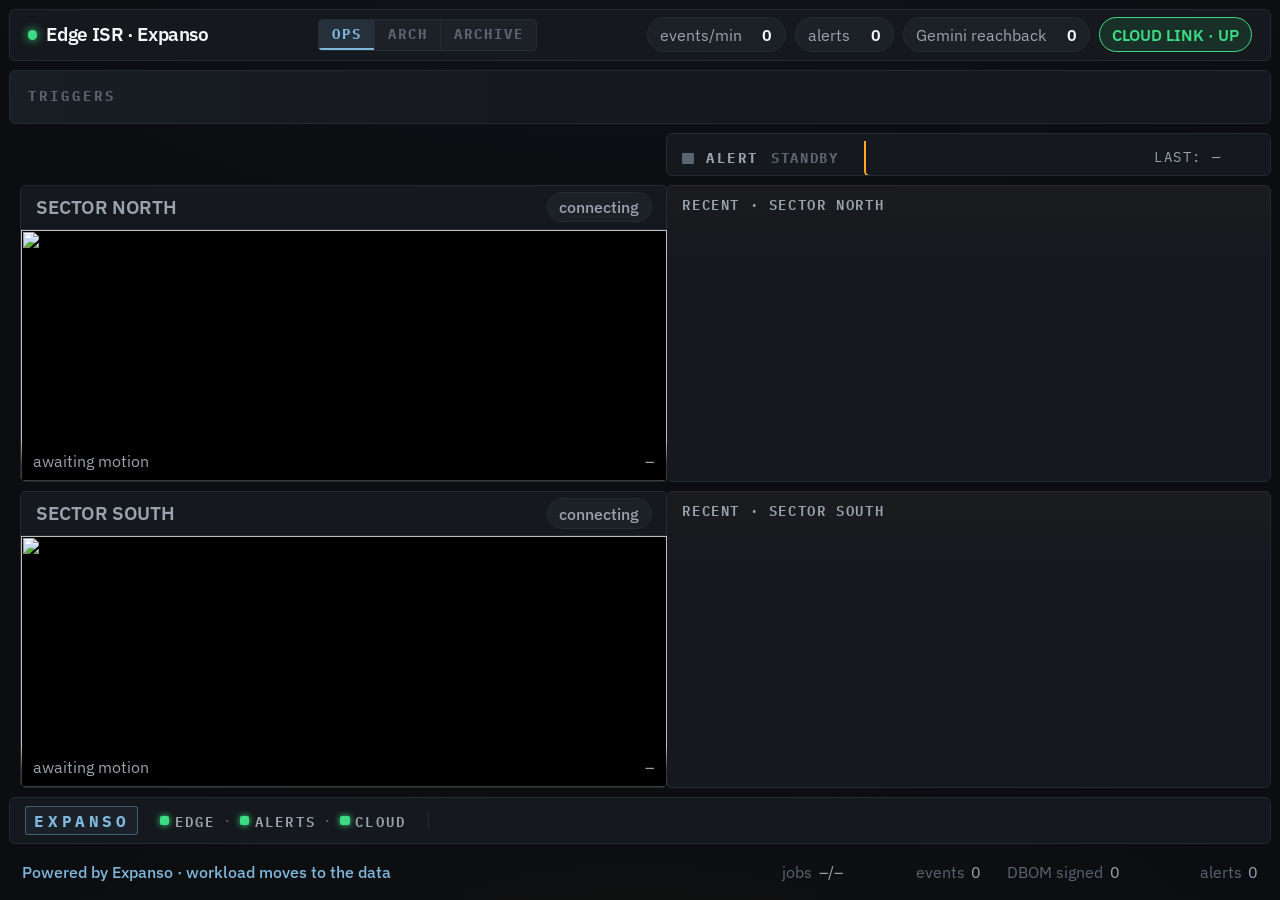
==== commit bef7a606: "dashboard: MJPEG floor + opportunistic WebRTC (no more black screens) The camera tiles used to be We" ====
--- a/public/edge/index.html
+++ b/public/edge/index.html
@@ -106,7 +106,7 @@
     <div class="sector-feed" data-stream="cam-outside" data-sector="sensor-north">
       <video id="video-sensor-north" class="sector-video" autoplay muted playsinline></video>
       <canvas id="overlay-sensor-north" class="bbox-overlay"></canvas>
-      <img id="feed-sensor-north" class="sector-fallback" src="/snapshot/sensor-north" alt="">
+      <img id="feed-sensor-north" class="sector-fallback" src="/stream/sensor-north" alt="">
       <div class="sector-overlay">
         <span id="overlay-north-label">awaiting motion</span>
         <span id="overlay-north-ts">–</span>
@@ -122,7 +122,7 @@
     <div class="sector-feed" data-stream="cam-inside" data-sector="sensor-south">
       <video id="video-sensor-south" class="sector-video" autoplay muted playsinline></video>
       <canvas id="overlay-sensor-south" class="bbox-overlay"></canvas>
-      <img id="feed-sensor-south" class="sector-fallback" src="/snapshot/sensor-south" alt="">
+      <img id="feed-sensor-south" class="sector-fallback" src="/stream/sensor-south" alt="">
       <div class="sector-overlay">
         <span id="overlay-south-label">awaiting motion</span>
         <span id="overlay-south-ts">–</span>
--- a/public/edge/styles.css
+++ b/public/edge/styles.css
@@ -476,6 +476,32 @@
 .chip.added {
   animation: chip-pulse 1.5s ease-out;
 }
+/* Ghost chip — present when drone is NOT yet armed. Click-to-arm
+   affordance: dimmed fill, dashed border, soft pulse so the audience's
+   eye finds it without it competing with the live trigger chips. */
+.chip.chip--ghost {
+  background: transparent;
+  color: rgba(255, 77, 79, 0.55);
+  border-style: dashed;
+  border-color: rgba(255, 77, 79, 0.35);
+  cursor: pointer;
+  animation: chip-ghost-breath 2.4s ease-in-out infinite;
+}
+.chip.chip--ghost:hover {
+  color: var(--critical);
+  border-color: rgba(255, 77, 79, 0.7);
+  background: rgba(255, 77, 79, 0.08);
+  animation: none;
+}
+.chip.chip--ghost.arming {
+  cursor: default;
+  animation: none;
+  opacity: 0.45;
+}
+@keyframes chip-ghost-breath {
+  0%, 100% { opacity: 0.55; }
+  50%      { opacity: 0.95; }
+}
 @keyframes chip-pulse {
   0%   { transform: scale(0.7); background: var(--alert); color: #000; box-shadow: 0 0 0 0 var(--alert); }
   30%  { transform: scale(1.15); box-shadow: 0 0 0 1.5em rgba(255, 167, 38, 0); }
@@ -570,7 +596,10 @@
      stream returns a different ratio we letterbox instead of crop. */
   object-fit: contain;
   display: block;
-  background: #000;
+  /* No background here — when the video has no srcObject (laptop demo
+     with no go2rtc, or pre-negotiation), it must be transparent so the
+     fallback <img> at z-index 0 shows through. `.sector-feed` already
+     provides the black backdrop. */
   z-index: 1;
 }
 .sector-feed .bbox-overlay {
@@ -1139,9 +1168,10 @@
   display: flex;
   flex-direction: column;
   gap: 0.2rem;
-  overflow: hidden;
-  /* Cap height so the grid row doesn't grow as new uploads arrive */
-  max-height: 6rem;
+  /* Show the full archive page; let the section scroll internally if it
+     overflows the viewport rather than clipping after ~4 entries. */
+  overflow-y: auto;
+  flex: 1 1 auto;
 }
 .egress-recent li {
   display: flex;
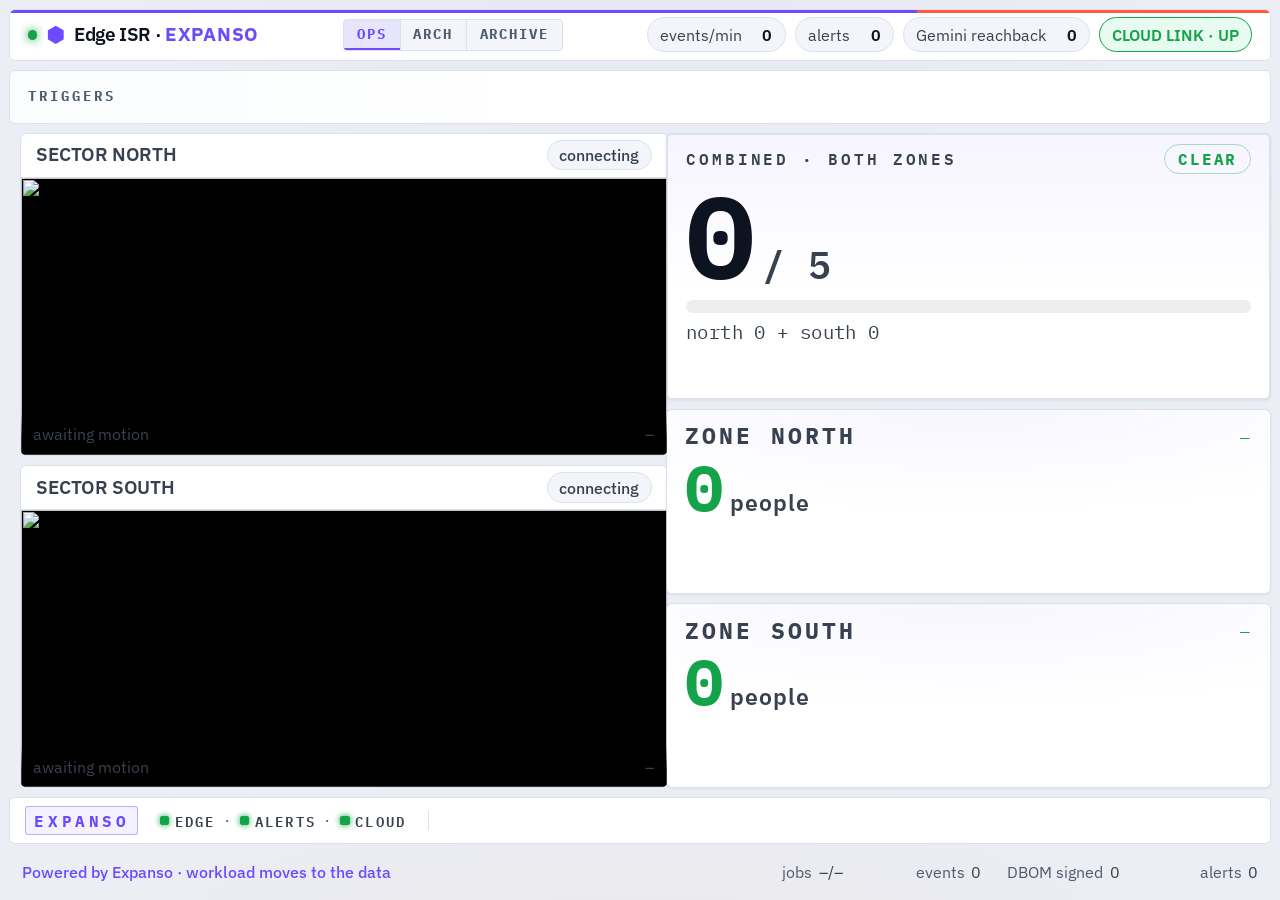
==== commit 1ef16bea: "Add zone-based detection, DDIL tunnel tooling, and live viewers Introduces orchestrator zones (zones" ====
--- a/public/edge/index.html
+++ b/public/edge/index.html
@@ -19,16 +19,8 @@
   <div class="queue"><span id="queue-count">0</span> events queued · YOLO still firing</div>
 </div>
 
-<!-- Alert event overlay (full-screen takeover when correlator fires) -->
-<div id="alert-overlay" class="alert-overlay">
-  <div class="alert-headline">
-    <span class="icon">⚠</span>
-    <span>ALERT</span>
-    <span class="icon">⚠</span>
-  </div>
-  <div id="alert-contacts" class="alert-contacts"></div>
-  <div id="alert-meta" class="alert-meta"></div>
-</div>
+<!-- (The crowd alert now renders inside the combined counts card — see
+     #combined-alert — not as a floating overlay.) -->
 
 <!-- "Pipeline updated" big-signal overlay. Fires when a new class lands
      in the live trigger set (e.g. operator hits F4 → drone is added).
@@ -51,7 +43,8 @@
   <header class="header">
     <div class="brand">
       <span class="dot"></span>
-      <span>Edge ISR · Expanso</span>
+      <span class="brand-mark" aria-hidden="true">⬢</span>
+      <span>Edge ISR · <span class="brand-expanso">EXPANSO</span></span>
     </div>
     <nav class="tab-switcher" role="tablist" aria-label="View">
       <a class="tab is-active" data-tab="ops"     role="tab" aria-selected="true"  href="#ops">OPS</a>
@@ -83,17 +76,6 @@
     <div id="trigger-chips" class="trigger-chips"></div>
   </section>
 
-  <!-- Alert tile — always visible. STANDBY when the correlator hasn't
-       matched any rule recently; ACTIVE (red pulse) when an alert fires.
-       Collapses back to STANDBY after 6s with a "last:" timestamp. -->
-  <section class="alert-tile" id="alert-tile">
-    <div class="alert-light" id="alert-light"></div>
-    <div class="alert-label">ALERT</div>
-    <div class="alert-state" id="alert-state">STANDBY</div>
-    <div class="alert-detail" id="alert-detail">no alerts</div>
-    <div class="alert-meta" id="alert-meta">last: —</div>
-  </section>
-
   <!-- Camera tiles use WebRTC (via go2rtc on :1984) for true real-time video,
        with a canvas overlay for YOLO bbox track gates. Video latency ≈100-200ms,
        bbox latency = YOLO inference (~150ms). Fallback <img> shows the last
@@ -130,15 +112,63 @@
     </div>
   </section>
 
-  <section class="events-panel events-north">
-    <h2>Recent · sector north</h2>
-    <div id="events-sensor-north" class="events-list"></div>
-  </section>
-
-  <section class="events-panel events-south">
-    <h2>Recent · sector south</h2>
-    <div id="events-sensor-south" class="events-list"></div>
-  </section>
+  <!-- Right column: combined merge card on top, two per-zone counts below,
+       as ONE flex column that fills the full camera height (no dead space). -->
+  <div class="tally">
+
+  <!-- ── COMBINED tally (the merge) ──────────────────────────────────
+       The headline: two zones' people counts MERGED into one combined
+       total. Goes FLAG (coral) when the COMBINED total exceeds the
+       threshold — not when any single zone does. north + south → combined. -->
+  <section class="combined-card" id="combined-card" aria-label="Combined people count across both zones">
+    <div class="combined-head">
+      <span class="combined-eyebrow">COMBINED · BOTH ZONES</span>
+      <span class="combined-state clear" id="combined-state">CLEAR</span>
+    </div>
+    <div class="combined-body">
+      <div class="combined-total-wrap">
+        <span class="combined-total" id="combined-total">0</span>
+        <span class="combined-of" id="combined-threshold">/ 5</span>
+      </div>
+      <div class="combined-meter">
+        <div class="combined-meter-fill" id="combined-bar"></div>
+        <div class="combined-meter-mark" id="combined-mark"></div>
+      </div>
+      <div class="combined-breakdown" id="combined-breakdown">north 0 + south 0</div>
+      <!-- In-card crowd alert line — replaces the old floating interstitial.
+           Always occupies its row (reserved height) so the card never
+           reflows; text is empty until the combined total crosses. -->
+      <div class="combined-alert" id="combined-alert"></div>
+    </div>
+  </section>
+
+  <!-- Per-zone live people count. Big number reads from across a hall;
+       the recent-event ticker underneath shows the live stream feeding it. -->
+  <section class="zone-card zone-north" id="zone-card-sensor-north" aria-label="Zone north people count">
+    <div class="zone-card-head">
+      <span class="zone-card-title">ZONE NORTH</span>
+      <span class="zone-card-status" id="zone-status-sensor-north">—</span>
+    </div>
+    <div class="zone-card-count-wrap">
+      <span class="zone-card-count" id="zone-count-sensor-north">0</span>
+      <span class="zone-card-unit" id="zone-unit-sensor-north">people</span>
+    </div>
+    <div id="events-sensor-north" class="events-list zone-ticker"></div>
+  </section>
+
+  <section class="zone-card zone-south" id="zone-card-sensor-south" aria-label="Zone south people count">
+    <div class="zone-card-head">
+      <span class="zone-card-title">ZONE SOUTH</span>
+      <span class="zone-card-status" id="zone-status-sensor-south">—</span>
+    </div>
+    <div class="zone-card-count-wrap">
+      <span class="zone-card-count" id="zone-count-sensor-south">0</span>
+      <span class="zone-card-unit" id="zone-unit-sensor-south">people</span>
+    </div>
+    <div id="events-sensor-south" class="events-list zone-ticker"></div>
+  </section>
+
+  </div><!-- /.tally -->
 
   <!-- Bottom strip: Expanso wordmark + tier dots + inline pipeline statuses (single line).
        Tier strip merged here per user direction. -->
--- a/public/edge/styles.css
+++ b/public/edge/styles.css
@@ -4,20 +4,25 @@
    scale up gracefully. */
 
 :root {
-  /* Color tokens */
-  --bg: #0b0d10;
-  --surface: #15181d;
-  --surface-2: #1c2027;
-  --border: #262b33;
-  --text: #f4f6f8;
-  --text-dim: #9aa3ad;
-  --text-mono: #5b6470;
-
-  --ok: #3ddc84;
-  --alert: #ffa726;
-  --critical: #ff4d4f;
-  --replay: #7e57c2;
-  --expanso: #7fb8dc;
+  /* ── Expanso-branded LIGHT theme (booth / 42" monitor) ───────────────
+     Warm-neutral structure carries the layout; the Expanso brand violet
+     (#b087f1 family, deepened to #6d4aff for legibility on light) and
+     coral (#ff6b4a) appear ONLY as solid accents — never a purple-on-white
+     gradient wash. Green is retained for people / live semantics so the
+     big counts tie visually to the green person bounding boxes. */
+  --bg: #ebeef4;        /* cool-warm light page bg — not pure white */
+  --surface: #ffffff;   /* cards */
+  --surface-2: #f3f5fb; /* secondary surface */
+  --border: #dce1ec;    /* soft border */
+  --text: #0e1322;      /* near-black slate primary text */
+  --text-dim: #38414f;  /* secondary text — high contrast on white (~9:1) */
+  --text-mono: #4f5a6e; /* tertiary mono text — still ~6.5:1 on white */
+
+  --ok: #15a34a;        /* legible green on white (person / live) */
+  --alert: #d9821a;     /* amber */
+  --critical: #ff5a3c;  /* Expanso coral — the CROWD FLAG */
+  --replay: #6d4aff;    /* violet — replayed events */
+  --expanso: #6d4aff;   /* Expanso brand violet, deepened for white */
 
   /* Type scale — stage default (1920×1080+ conference monitor at 15-20 ft).
      Overridden below for laptop preview (≤ 1700px wide). */
@@ -68,9 +73,11 @@
   /* Layered atmospheric background — avoids the flat-dark-card AI-dashboard
      look. Subtle radial wash + horizontal sensor-bar gradient hint at a
      real operational surface, not a Bootstrap template. */
+  /* Atmospheric depth via faint brand-tinted corner glows — violet top,
+     coral bottom — kept very low alpha so it never reads as a purple wash. */
   background:
-    radial-gradient(ellipse 90% 60% at 50% -10%, rgba(127,184,220,0.04), transparent 70%),
-    radial-gradient(ellipse 80% 50% at 50% 110%, rgba(255,167,38,0.025), transparent 70%),
+    radial-gradient(ellipse 70% 45% at 50% -12%, rgba(109,74,255,0.06), transparent 70%),
+    radial-gradient(ellipse 70% 40% at 50% 112%, rgba(255,107,74,0.05), transparent 70%),
     var(--bg);
   color: var(--text);
   font: var(--t-body)/1.45 "IBM Plex Sans", "Inter Tight", "Inter", -apple-system, system-ui, sans-serif;
@@ -102,11 +109,10 @@
   grid-template-rows:
     auto                    /* 1: header */
     auto                    /* 2: triggers bar (dedicated row for chip prominence) */
-    auto                    /* 3: fusion tile (column 2 only — shifted right) */
-    minmax(0, 1fr)          /* 4: north sector + north events */
-    minmax(0, 1fr)          /* 5: south sector + south events */
-    auto                    /* 6: platform-strip (with tier dots inline) */
-    auto;                   /* 7: footer */
+    minmax(0, 1fr)          /* 3: north sector (col1) + tally top (col2) */
+    minmax(0, 1fr)          /* 4: south sector (col1) + tally bottom (col2) */
+    auto                    /* 5: platform-strip (with tier dots inline) */
+    auto;                   /* 6: footer */
   /* Two-column grid. Camera column sized so two stacked 16:9 tiles fit
      the available vertical space; events column takes whatever's left. */
   grid-template-columns: minmax(0, 36rem) minmax(0, 1fr);
@@ -118,28 +124,31 @@
 
 .header           { grid-row: 1; grid-column: 1 / span 2; }
 .triggers-bar     { grid-row: 2; grid-column: 1 / span 2; }
-.alert-tile      { grid-row: 3; grid-column: 2; }   /* shifted right — only over events column */
-.sector-north     { grid-row: 4; grid-column: 1; margin-left: 0.6rem; margin-right: 0.4rem; }
-.events-north     { grid-row: 4; grid-column: 2; }
-.sector-south     { grid-row: 5; grid-column: 1; margin-left: 0.6rem; margin-right: 0.4rem; }
-.events-south     { grid-row: 5; grid-column: 2; }
-.platform-strip   { grid-row: 6; grid-column: 1 / span 2; }
-.arch-view        { grid-row: 2 / 7; grid-column: 1 / span 2; display: none; }
-.archive-view     { grid-row: 2 / 7; grid-column: 1 / span 2; display: none; }
-.footer           { grid-row: 7; grid-column: 1 / span 2; }
+.sector-north     { grid-row: 3; grid-column: 1; margin-left: 0.6rem; margin-right: 0.4rem; }
+.sector-south     { grid-row: 4; grid-column: 1; margin-left: 0.6rem; margin-right: 0.4rem; }
+/* Right column: one flex stack spanning both camera rows — combined card on
+   top (natural height) then the two zone counts splitting the rest, so the
+   column fills the full height with no dead gap. */
+.tally            { grid-row: 3 / span 2; grid-column: 2; display: flex; flex-direction: column; gap: var(--gap); min-height: 0; }
+.tally .combined-card { flex: 0 0 auto; }
+.tally .zone-card     { flex: 1 1 0; min-height: 0; }
+.platform-strip   { grid-row: 5; grid-column: 1 / span 2; }
+.arch-view        { grid-row: 3 / 5; grid-column: 1 / span 2; display: none; }
+.archive-view     { grid-row: 3 / 5; grid-column: 1 / span 2; display: none; }
+.footer           { grid-row: 6; grid-column: 1 / span 2; }
 
 /* Tab visibility — header + footer + platform-strip always visible.
    Triggers bar is hidden on ARCH/ARCHIVE tabs because those views show
    structural / archival info, not live-ops trigger config. Hiding it also
    reclaims row 2 so the arch-view can use it without overlapping. */
 body.tab-arch .triggers-bar,
-body.tab-arch .alert-tile,
+body.tab-arch .tally,
 body.tab-arch .sector,
 body.tab-arch .events-panel { display: none; }
 body.tab-arch .arch-view { display: grid; }
 
 body.tab-archive .triggers-bar,
-body.tab-archive .alert-tile,
+body.tab-archive .tally,
 body.tab-archive .sector,
 body.tab-archive .events-panel { display: none; }
 body.tab-archive .archive-view { display: flex; }
@@ -171,6 +180,33 @@
   border-radius: 50%;
   background: var(--ok);
   box-shadow: 0 0 0.5em var(--ok);
+}
+/* ── Expanso brand accents ──────────────────────────────────────────────
+   Solid brand colors only (no purple-on-white gradient wash, per the design
+   system). The header rail is a hard two-segment split — violet then coral —
+   so it reads as an intentional brand bar, not an AI-slop gradient. */
+.brand .brand-mark {
+  color: var(--expanso);
+  font-size: 1.15em;
+  line-height: 1;
+}
+.brand-expanso {
+  color: var(--expanso);
+  font-weight: 700;
+  letter-spacing: 0.04em;
+}
+.header {
+  position: relative;
+  overflow: hidden;
+}
+.header::before {
+  content: "";
+  position: absolute;
+  top: 0; left: 0; right: 0;
+  height: 3px;
+  background: linear-gradient(90deg,
+    var(--expanso) 0, var(--expanso) 72%,
+    var(--critical) 72%, var(--critical) 100%);
 }
 
 .header-right {
@@ -207,10 +243,10 @@
   text-decoration: none;
 }
 .tab:last-child { border-right: 0; }
-.tab:hover { color: var(--text-dim); background: rgba(127,184,220,0.05); }
+.tab:hover { color: var(--text-dim); background: rgba(109,74,255,0.05); }
 .tab.is-active {
   color: var(--expanso);
-  background: rgba(127,184,220,0.10);
+  background: rgba(109,74,255,0.09);
   box-shadow: inset 0 -2px 0 var(--expanso);
 }
 
@@ -2075,13 +2111,13 @@
   text-decoration: none;
   flex-shrink: 0;
   padding: 0.1em 0.5em;
-  border: 1px solid rgba(127,184,220,0.4);
+  border: 1px solid rgba(109,74,255,0.40);
   border-radius: 3px;
-  background: rgba(127,184,220,0.06);
+  background: rgba(109,74,255,0.07);
   transition: background var(--m-fast), color var(--m-fast);
 }
 .platform-wordmark:hover {
-  background: rgba(127,184,220,0.14);
+  background: rgba(109,74,255,0.15);
   color: var(--text);
 }
 .platform-jobs-inline {
@@ -2259,21 +2295,21 @@
   --surface:    #ffffff;     /* card surface, pure white */
   --surface-2:  #f1f5f9;     /* subtle secondary surface */
   --border:     #d8e0ea;     /* light border */
-  --text:       #0f172a;     /* primary text */
-  --text-dim:   #475569;     /* secondary text */
-  --text-mono:  #64748b;     /* tertiary mono text */
-
-  /* Accent colors darkened for legibility on white. Same hue family as
-     the dark theme so the brand identity stays consistent. */
-  --ok:         #10b981;
-  --alert:      #d97706;
-  --critical:   #dc2626;
-  --expanso:    #2563eb;
-
-  /* Replace the dark atmospheric gradient with a bright, soft one */
+  --text:       #0e1322;     /* primary text */
+  --text-dim:   #38414f;     /* secondary text — high contrast */
+  --text-mono:  #4f5a6e;     /* tertiary mono text */
+
+  /* Expanso brand accents — same violet/coral family as the OPS theme so
+     the two views read as one product. */
+  --ok:         #15a34a;
+  --alert:      #d9821a;
+  --critical:   #ff5a3c;
+  --expanso:    #6d4aff;
+
+  /* Soft brand-tinted corner glows (violet top, coral bottom). */
   background:
-    radial-gradient(ellipse 80% 50% at 50% -10%, rgba(37,99,235,0.06), transparent 70%),
-    radial-gradient(ellipse 80% 50% at 50% 110%, rgba(16,185,129,0.04), transparent 70%),
+    radial-gradient(ellipse 80% 50% at 50% -10%, rgba(109,74,255,0.06), transparent 70%),
+    radial-gradient(ellipse 80% 50% at 50% 110%, rgba(255,107,74,0.04), transparent 70%),
     var(--bg);
 }
 
@@ -2618,3 +2654,220 @@
   .pipeline-update-overlay.show { animation: none; }
   .pipeline-update-icon { animation: none; }
 }
+
+/* ════════════════════════════════════════════════════════════════════
+   PEOPLE-COUNTING BOOTH MODE — zone tally (the merge) + crowd FLAG.
+   Sized to read across a conference hall on a 42" monitor: counts use
+   clamp() with viewport units so they're huge regardless of the
+   responsive type scale.
+   ════════════════════════════════════════════════════════════════════ */
+
+/* ── Per-zone count card ─────────────────────────────────────────── */
+.zone-card {
+  background:
+    radial-gradient(ellipse 120% 80% at 50% 0%, rgba(109,74,255,0.05), transparent 70%),
+    var(--surface);
+  box-shadow: 0 1px 3px rgba(20,26,46,0.06);
+  border: 1px solid var(--border);
+  border-radius: var(--radius);
+  padding: 0.6rem 1rem 0.7rem;
+  display: flex;
+  flex-direction: column;
+  min-height: 0;
+  overflow: hidden;
+}
+.zone-card-head {
+  display: flex;
+  align-items: center;
+  justify-content: space-between;
+  gap: 0.5rem;
+}
+.zone-card-title {
+  font-family: "IBM Plex Mono", ui-monospace, monospace;
+  font-size: var(--t-h);
+  font-weight: 700;
+  letter-spacing: 0.14em;
+  color: var(--text-dim);
+}
+.zone-card-status {
+  font-family: "IBM Plex Mono", ui-monospace, monospace;
+  font-size: var(--t-body);
+  letter-spacing: 0.1em;
+  text-transform: uppercase;
+  color: var(--ok);
+  white-space: nowrap;
+}
+.zone-card-status.live { color: var(--ok); }
+.zone-card-status.offline { color: var(--alert); }
+.zone-card-status.stopped { color: var(--text-mono); }
+.zone-card-status.connecting { color: var(--text-dim); }
+.zone-card-count-wrap {
+  display: flex;
+  align-items: baseline;
+  gap: 0.5rem;
+  line-height: 1;
+  margin: 0.1rem 0 0.3rem;
+}
+.zone-card-count {
+  font-family: "IBM Plex Mono", ui-monospace, monospace;
+  font-weight: 700;
+  font-size: clamp(2.5rem, 5vw, 5.5rem);
+  color: var(--ok);
+  letter-spacing: -0.03em;
+  font-variant-numeric: tabular-nums;
+  transition: color var(--m-fast) ease;
+}
+.zone-card-count.bumped { animation: zone-bump 300ms ease; }
+@keyframes zone-bump {
+  0% { transform: scale(1); }
+  40% { transform: scale(1.05); }
+  100% { transform: scale(1); }
+}
+.zone-card-unit {
+  font-size: var(--t-h);
+  font-weight: 600;
+  color: var(--text-dim);
+  text-transform: lowercase;
+  letter-spacing: 0.04em;
+}
+/* Live event ticker lives below the count, compact. */
+.zone-ticker {
+  margin-top: auto;
+  overflow: hidden;
+  display: flex;
+  flex-direction: column;
+  gap: 0.2rem;
+}
+
+/* ── Combined card — THE MERGE ───────────────────────────────────── */
+.combined-card {
+  background:
+    linear-gradient(180deg, rgba(109,74,255,0.06), transparent 60%),
+    var(--surface);
+  border: 2px solid var(--border);
+  box-shadow: 0 1px 3px rgba(20,26,46,0.06);
+  border-radius: var(--radius);
+  padding: 0.5rem 1rem 0.7rem;
+  display: flex;
+  flex-direction: column;
+  gap: 0.25rem;
+  transition: border-color var(--m-base) ease, background var(--m-base) ease;
+}
+.combined-head {
+  display: flex;
+  align-items: center;
+  justify-content: space-between;
+  gap: 0.5rem;
+}
+.combined-eyebrow {
+  font-family: "IBM Plex Mono", ui-monospace, monospace;
+  font-size: var(--t-body);
+  font-weight: 600;
+  letter-spacing: 0.18em;
+  text-transform: uppercase;
+  color: var(--text-dim);
+}
+.combined-state {
+  font-family: "IBM Plex Mono", ui-monospace, monospace;
+  font-size: var(--t-body);
+  font-weight: 700;
+  letter-spacing: 0.12em;
+  padding: 0.15rem 0.7rem;
+  border-radius: 999px;
+  text-transform: uppercase;
+}
+.combined-state.clear { color: var(--ok); border: 1px solid rgba(21,163,74,0.35); }
+.combined-state.flag  { color: #fff; background: var(--critical); border: 1px solid var(--critical); }
+.combined-body {
+  display: flex;
+  flex-direction: column;
+  gap: 0.35rem;
+}
+.combined-total-wrap {
+  display: flex;
+  align-items: baseline;
+  gap: 0.6rem;
+  line-height: 1;
+}
+.combined-total {
+  font-family: "IBM Plex Mono", ui-monospace, monospace;
+  font-weight: 700;
+  font-size: clamp(3.5rem, 9vw, 10rem);
+  letter-spacing: -0.03em;
+  color: var(--text);
+  font-variant-numeric: tabular-nums;
+  transition: color var(--m-base) ease;
+}
+.combined-of {
+  font-family: "IBM Plex Mono", ui-monospace, monospace;
+  font-size: clamp(1.4rem, 3vw, 3rem);
+  color: var(--text-dim);
+  font-weight: 600;
+}
+.combined-meter {
+  position: relative;
+  height: 0.7rem;
+  background: rgba(20,26,46,0.08);
+  border-radius: 999px;
+  overflow: hidden;
+}
+.combined-meter-fill {
+  height: 100%;
+  width: 0%;
+  background: linear-gradient(90deg, var(--ok), var(--alert));
+  border-radius: 999px;
+  transition: width var(--m-base) ease, background var(--m-base) ease;
+}
+.combined-breakdown {
+  font-family: "IBM Plex Mono", ui-monospace, monospace;
+  font-size: var(--t-body-lg);
+  color: var(--text-dim);
+  letter-spacing: 0.02em;
+}
+
+/* ── OVER-THRESHOLD state: the whole right column lights red ──────── */
+.combined-card.over {
+  border-color: var(--critical);
+  background:
+    linear-gradient(180deg, rgba(255,90,60,0.14), transparent 70%),
+    var(--surface);
+  animation: combined-flag-pulse 1.1s ease-in-out infinite;
+}
+.combined-card.over .combined-total { color: var(--critical); }
+.combined-card.over .combined-meter-fill { background: var(--critical); }
+@keyframes combined-flag-pulse {
+  0%, 100% { box-shadow: 0 0 0 0 rgba(255,90,60,0.0); }
+  50%      { box-shadow: 0 0 0 7px rgba(255,90,60,0.20); }
+}
+
+/* ── In-card crowd alert (lives INSIDE the combined counts card) ───────
+   No floating interstitial. When the combined total crosses the threshold
+   the card flips to .over (coral) and this line appears with the crossing
+   detail; a one-shot .flash pulses the card for emphasis at the moment of
+   crossing, then it settles into the steady .over pulse. */
+.combined-alert {
+  font-family: "IBM Plex Mono", ui-monospace, monospace;
+  font-size: var(--t-body-lg);
+  font-weight: 700;
+  letter-spacing: 0.02em;
+  color: var(--critical);
+  margin-top: 0.2rem;
+  /* Always reserve one line so the card height is constant whether the
+     crowd alert is showing or not — nothing below it ever shifts. */
+  min-height: 1.5em;
+}
+
+/* One-shot emphasis pulse at the instant the threshold is crossed. Glow
+   only — NO transform/scale, so the card never appears to jump or move. */
+.combined-card.flash { animation: combined-flash 1.4s ease-out; }
+@keyframes combined-flash {
+  0%   { box-shadow: 0 0 0 0 rgba(255,90,60,0.55); }
+  14%  { box-shadow: 0 0 0 9px rgba(255,90,60,0.28); }
+  100% { box-shadow: 0 0 0 0 rgba(255,90,60,0.0); }
+}
+
+@media (prefers-reduced-motion: reduce) {
+  .combined-card.over { animation: none; }
+  .combined-card.flash { animation: none; }
+  .zone-card-count.bumped { animation: none; }
+}
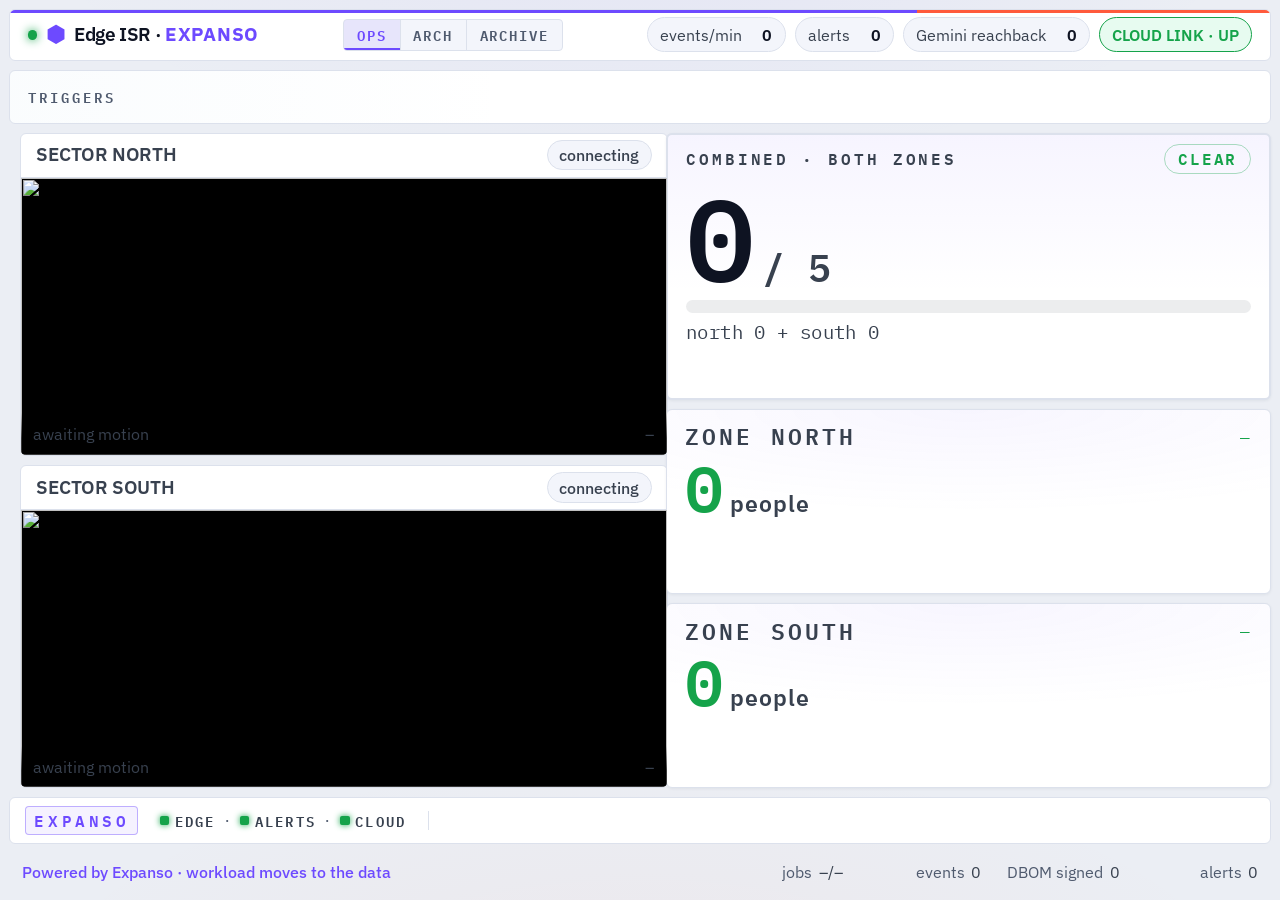
==== commit a05843bb: "Self-host typefaces and drop decorative emoji This demo pulled seven faces from fonts.googleapis.com" ====
--- a/public/edge/index.html
+++ b/public/edge/index.html
@@ -3,9 +3,7 @@
 <head>
 <meta charset="utf-8">
 <title>Edge ISR · Expanso</title>
-<link rel="preconnect" href="https://fonts.googleapis.com">
-<link rel="preconnect" href="https://fonts.gstatic.com" crossorigin>
-<link href="https://fonts.googleapis.com/css2?family=IBM+Plex+Sans:wght@400;500;600;700&family=IBM+Plex+Mono:wght@400;500;600&family=Inter+Tight:wght@500;700&display=swap" rel="stylesheet">
+<link rel="stylesheet" href="../fonts/fonts.css">
 <link rel="stylesheet" href="styles.css">
 </head>
 <body>
@@ -295,8 +293,8 @@
          visually terminates AT the top edge of the Jetson box (no gap). -->
     <div class="arch-col arch-col--center">
       <div class="arch-box arch-box--cloud">
-        <header class="arch-box__tag arch-box__tag--cloud">
-          <span class="arch-box__tag-icon" aria-hidden="true">⚡</span>
+        <header class="arch-box__tag arch-box__tag--cloud"><span class="arch-box__tag-icon" aria-hidden="true">▲</span>
+          
           <span class="arch-box__tag-text">EXPANSO CLOUD</span>
         </header>
         <div class="arch-box__sub arch-box__sub--lead">Management &amp; orchestration plane</div>
--- a/public/fonts/fonts.css
+++ b/public/fonts/fonts.css
@@ -0,0 +1,67 @@
+/* Self-hosted typefaces. Nothing here touches the network at run time.
+ *
+ * This demo used to pull seven faces from fonts.googleapis.com across five
+ * requests on three pages: DM Sans, Inter, Inter Tight, IBM Plex Sans, IBM Plex
+ * Mono, JetBrains Mono and Space Grotesk. Two of them (DM Sans, Space Grotesk)
+ * were loaded and never referenced by a single rule. On a conference floor with
+ * contested wifi that arrangement renders the booth screen in fallback faces,
+ * which is a live-demo failure rather than a style preference.
+ *
+ * Everything now resolves to one superfamily -- IBM Plex Sans for text, IBM
+ * Plex Mono for data and labels. Both are SIL OFL 1.1. Latin subset only;
+ * 144 KB for all seven files.
+ *
+ * url() is resolved relative to this stylesheet, so any page can link it at
+ * whatever depth it sits without rewriting paths.
+ */
+
+@font-face {
+  font-family: "IBM Plex Sans";
+  font-style: normal;
+  font-weight: 400;
+  font-display: swap;
+  src: url("ibm-plex-sans-400.woff2") format("woff2");
+}
+@font-face {
+  font-family: "IBM Plex Sans";
+  font-style: normal;
+  font-weight: 500;
+  font-display: swap;
+  src: url("ibm-plex-sans-500.woff2") format("woff2");
+}
+@font-face {
+  font-family: "IBM Plex Sans";
+  font-style: normal;
+  font-weight: 600;
+  font-display: swap;
+  src: url("ibm-plex-sans-600.woff2") format("woff2");
+}
+@font-face {
+  font-family: "IBM Plex Sans";
+  font-style: normal;
+  font-weight: 700;
+  font-display: swap;
+  src: url("ibm-plex-sans-700.woff2") format("woff2");
+}
+
+@font-face {
+  font-family: "IBM Plex Mono";
+  font-style: normal;
+  font-weight: 400;
+  font-display: swap;
+  src: url("ibm-plex-mono-400.woff2") format("woff2");
+}
+@font-face {
+  font-family: "IBM Plex Mono";
+  font-style: normal;
+  font-weight: 500;
+  font-display: swap;
+  src: url("ibm-plex-mono-500.woff2") format("woff2");
+}
+@font-face {
+  font-family: "IBM Plex Mono";
+  font-style: normal;
+  font-weight: 600;
+  font-display: swap;
+  src: url("ibm-plex-mono-600.woff2") format("woff2");
+}
--- a/public/edge/styles.css
+++ b/public/edge/styles.css
@@ -80,7 +80,7 @@
     radial-gradient(ellipse 70% 40% at 50% 112%, rgba(255,107,74,0.05), transparent 70%),
     var(--bg);
   color: var(--text);
-  font: var(--t-body)/1.45 "IBM Plex Sans", "Inter Tight", "Inter", -apple-system, system-ui, sans-serif;
+  font: var(--t-body)/1.45 "IBM Plex Sans", sans-serif;
   -webkit-font-smoothing: antialiased;
   text-rendering: optimizeLegibility;
   overflow: hidden;
@@ -253,7 +253,7 @@
 .metric-pill {
   font-size: var(--t-body);
   padding: 0.3em 0.75em;
-  border-radius: 999px;
+  border-radius: 9999px;
   background: var(--surface-2);
   border: 1px solid var(--border);
   display: inline-flex;
@@ -274,7 +274,7 @@
 .cloud-pill {
   font-size: var(--t-body);
   padding: 0.3em 0.75em;
-  border-radius: 999px;
+  border-radius: 9999px;
   background: rgba(61, 220, 132, 0.12);
   color: var(--ok);
   border: 1px solid var(--ok);
@@ -383,7 +383,7 @@
   width: 0.85em;
   height: 0.85em;
   background: var(--text-mono);
-  border-radius: 1px;
+  border-radius: 2px;
   flex-shrink: 0;
   transition: background var(--m-fast), box-shadow var(--m-fast);
 }
@@ -482,7 +482,7 @@
 .chip {
   font-size: var(--t-body);
   padding: 0.2em 0.7em;
-  border-radius: 999px;
+  border-radius: 9999px;
   background: rgba(127, 184, 220, 0.12);
   color: var(--expanso);
   border: 1px solid rgba(127, 184, 220, 0.4);
@@ -592,7 +592,7 @@
 .sector-status {
   font-size: var(--t-body);
   padding: 0.15em 0.7em;
-  border-radius: 999px;
+  border-radius: 9999px;
   background: var(--surface-2);
   color: var(--text-dim);
   border: 1px solid var(--border);
@@ -707,7 +707,7 @@
     linear-gradient(90deg, rgba(255,167,38,0.06), transparent 30%),
     var(--surface-2);
   border-left: 3px solid var(--alert);
-  border-radius: 3px;
+  border-radius: 4px;
   padding: 0.25rem 0.6rem 0.3rem;
   animation: slide-in var(--m-base) ease-out;
   /* Single-line compressed event row — fixed thin height. */
@@ -820,7 +820,7 @@
   color: #7fb8dc;                  /* same blue as the gemini metric pill */
   background: rgba(127, 184, 220, 0.12);
   border: 1px solid rgba(127, 184, 220, 0.45);
-  border-radius: 999px;
+  border-radius: 9999px;
   padding: 0.05em 0.55em;
   flex-shrink: 0;
   white-space: nowrap;
@@ -895,7 +895,7 @@
   gap: 0.45em;
   font-size: var(--t-body);
   padding: 0.25em 0.75em;
-  border-radius: 6px;
+  border-radius: 8px;
   background: var(--surface-2);
   border: 1px solid var(--border);
   font-family: "IBM Plex Mono", ui-monospace, monospace;
@@ -1461,7 +1461,7 @@
   gap: 0.05rem;
   background: rgba(11, 13, 16, 0.45);
   border: 1px solid var(--border);
-  border-radius: 3px;
+  border-radius: 4px;
   padding: 0.3rem 0.5rem;
 }
 .arch-livestat-label {
@@ -1495,7 +1495,7 @@
   color: var(--text-dim);
   background: rgba(255,255,255,0.02);
   border: 1px solid var(--border);
-  border-radius: 3px;
+  border-radius: 4px;
   padding: 0.15em 0.55em;
   letter-spacing: 0.04em;
   white-space: nowrap;
@@ -1527,7 +1527,7 @@
     var(--border) 0%,
     rgba(127, 184, 220, 0.55) 50%,
     var(--text-mono) 100%);
-  border-radius: 1.5px;
+  border-radius: 2px;
 }
 .arch-arrow-stem::after {
   /* Arrowhead at the right end */
@@ -1609,7 +1609,7 @@
   letter-spacing: 0.04em;
   background: rgba(11, 13, 16, 0.6);
   border: 1px solid var(--border);
-  border-radius: 3px;
+  border-radius: 4px;
   padding: 0.2em 0.55em;
   min-width: 5.5rem;
 }
@@ -1736,7 +1736,7 @@
 .arch-tile {
   background: var(--surface-2);
   border: 1px solid var(--border);
-  border-radius: 5px;
+  border-radius: 4px;
   padding: 0.5rem 0.75rem;
   display: flex;
   flex-direction: column;
@@ -1941,7 +1941,7 @@
   transform: translate(-50%, -50%);   /* center on the (x,y) JS sets */
   background: rgba(11, 13, 16, 0.6);
   border: 1px solid var(--border);
-  border-radius: 3px;
+  border-radius: 4px;
   padding: 0.2em 0.55em;
   font-family: "IBM Plex Mono", ui-monospace, monospace;
   font-size: var(--t-caption);
@@ -2010,7 +2010,7 @@
   letter-spacing: 0.04em;
   background: rgba(127,184,220,0.08);
   border: 1px solid rgba(127,184,220,0.45);
-  border-radius: 3px;
+  border-radius: 4px;
   padding: 0.2em 0.55em;
   color: var(--expanso);
   white-space: nowrap;
@@ -2058,7 +2058,7 @@
 .arch-legend__line {
   width: 2.4rem;
   height: 3px;
-  border-radius: 1.5px;
+  border-radius: 2px;
   background: linear-gradient(90deg,
     var(--border) 0%,
     var(--ok) 50%,
@@ -2112,7 +2112,7 @@
   flex-shrink: 0;
   padding: 0.1em 0.5em;
   border: 1px solid rgba(109,74,255,0.40);
-  border-radius: 3px;
+  border-radius: 4px;
   background: rgba(109,74,255,0.07);
   transition: background var(--m-fast), color var(--m-fast);
 }
@@ -2152,7 +2152,7 @@
 .platform-jobs-inline .job-inline.down    .job-inline-status { color: var(--critical); }
 .platform-jobs-inline .job-inline-led {
   width: 0.55em; height: 0.55em;
-  border-radius: 1px;  /* square LED, matching the design vocab */
+  border-radius: 2px;  /* square LED, matching the design vocab */
   background: var(--text-mono);
   flex-shrink: 0;
 }
@@ -2519,7 +2519,7 @@
   background: var(--surface);
   border: 1px solid var(--border);
   box-shadow: 0 1px 4px rgba(15,23,42,0.08);
-  border-radius: 3px;
+  border-radius: 4px;
   padding: 0.2em 0.55em;
   font-family: "IBM Plex Mono", ui-monospace, monospace;
   font-size: var(--t-caption);
@@ -2626,7 +2626,7 @@
 }
 
 .pipeline-update-headline {
-  font-family: "Inter Tight", "IBM Plex Sans", sans-serif;
+  font-family: "IBM Plex Sans", sans-serif;
   font-size: clamp(3rem, 9vw, 7rem);
   font-weight: 700;
   letter-spacing: -0.02em;
@@ -2773,7 +2773,7 @@
   font-weight: 700;
   letter-spacing: 0.12em;
   padding: 0.15rem 0.7rem;
-  border-radius: 999px;
+  border-radius: 9999px;
   text-transform: uppercase;
 }
 .combined-state.clear { color: var(--ok); border: 1px solid rgba(21,163,74,0.35); }
@@ -2808,14 +2808,14 @@
   position: relative;
   height: 0.7rem;
   background: rgba(20,26,46,0.08);
-  border-radius: 999px;
+  border-radius: 9999px;
   overflow: hidden;
 }
 .combined-meter-fill {
   height: 100%;
   width: 0%;
   background: linear-gradient(90deg, var(--ok), var(--alert));
-  border-radius: 999px;
+  border-radius: 9999px;
   transition: width var(--m-base) ease, background var(--m-base) ease;
 }
 .combined-breakdown {
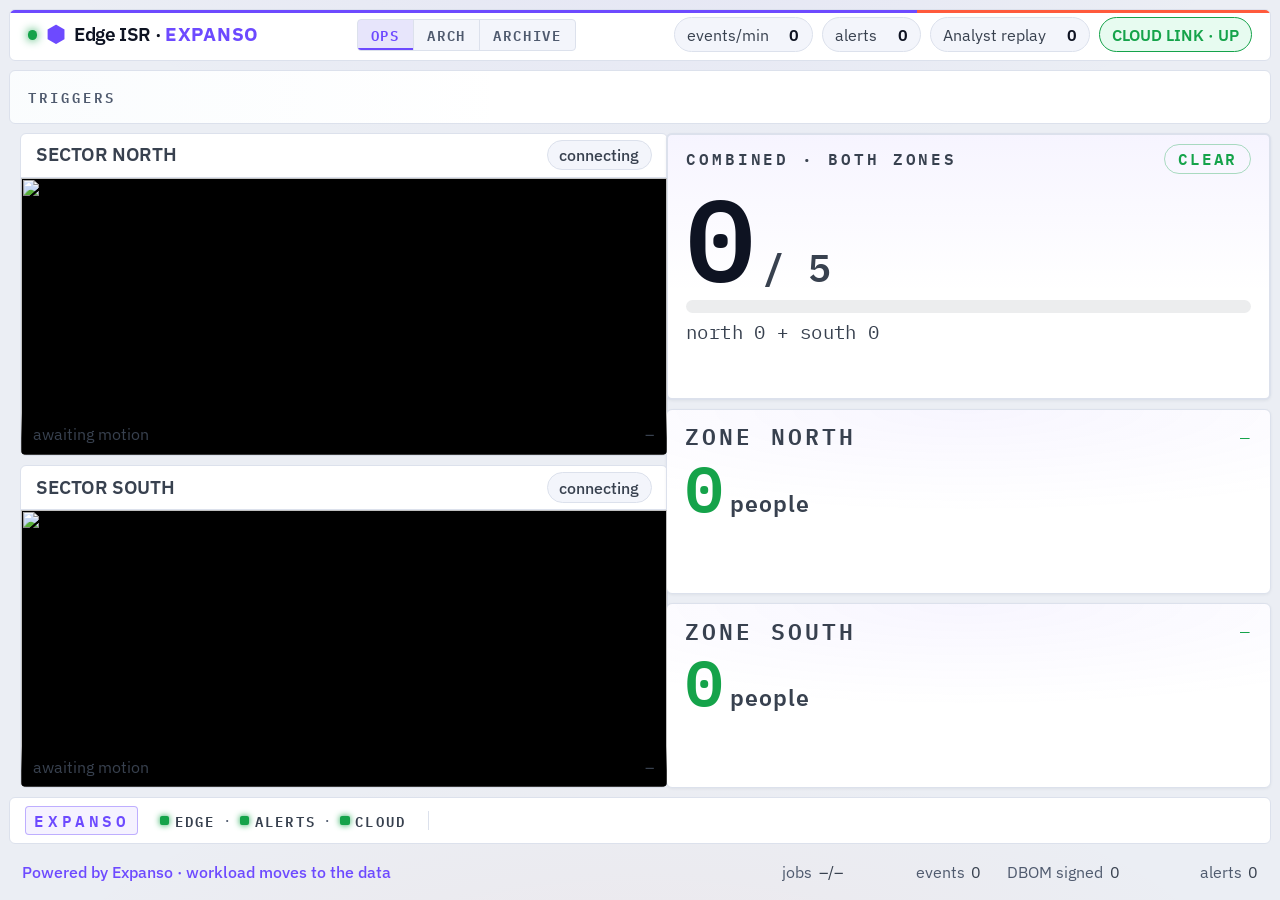
==== commit 0485c6d0: "feat: route model work through demo gateway" ====
--- a/public/edge/index.html
+++ b/public/edge/index.html
@@ -59,7 +59,7 @@
         <span class="value" id="metric-fused">0</span>
       </div>
       <div class="metric-pill" id="metric-gemini-pill">
-        <span class="label">Gemini reachback</span>
+                <span class="label">Analyst replay</span>
         <span class="value" id="metric-gemini">0</span>
       </div>
       <div id="cloud-pill" class="cloud-pill">CLOUD LINK · UP</div>
@@ -408,12 +408,12 @@
       <div class="arch-box arch-box--dest" id="arch-box-dest-gemini">
         <header class="arch-box__tag arch-box__tag--gemini">
           <span class="arch-box__tag-icon" aria-hidden="true">◆</span>
-          <span class="arch-box__tag-text">GEMINI · CLOUD ANALYST</span>
+                            <span class="arch-box__tag-text">MODEL GATEWAY · ANALYST</span>
         </header>
         <div class="arch-box__sub arch-box__sub--lead">Per-event natural-language descriptions</div>
         <ul class="arch-box__list arch-box__list--gemini">
-          <li>on-demand reachback</li>
-          <li>retries through offline queue</li>
+                            <li>recorded answer by default</li>
+                            <li>single-flight live recording</li>
         </ul>
       </div>
       <div class="arch-box arch-box--dest" id="arch-box-dest-s3">
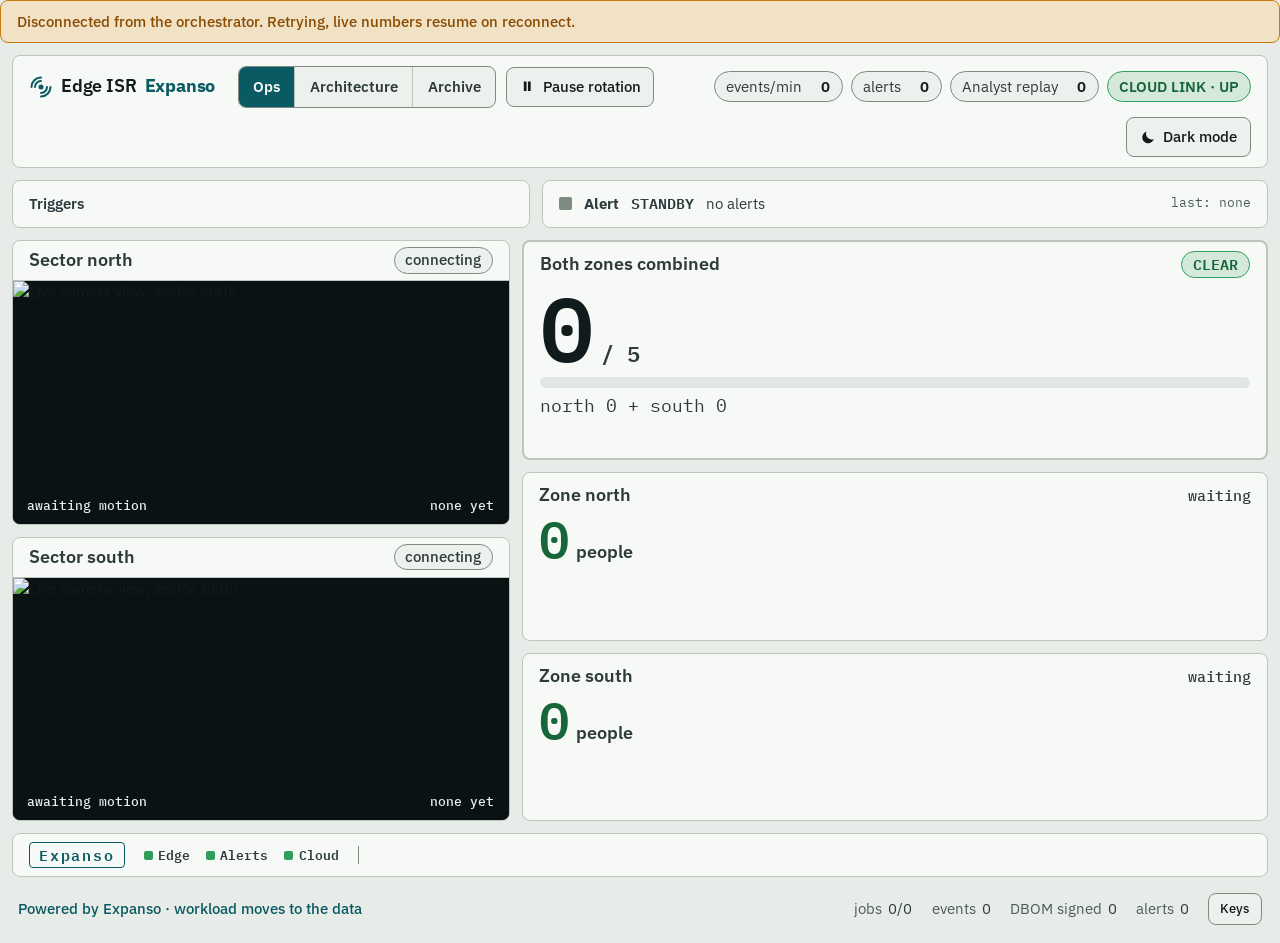
==== commit e679d74e: "Rebuild the Edge ISR dashboard: responsive layout, light/dark theme system, AA contrast, restored al" ====
--- a/public/edge/index.html
+++ b/public/edge/index.html
@@ -1,54 +1,85 @@
 <!DOCTYPE html>
-<html>
+<html lang="en" data-theme="light">
 <head>
 <meta charset="utf-8">
+<meta name="viewport" content="width=device-width, initial-scale=1">
 <title>Edge ISR · Expanso</title>
-<link rel="stylesheet" href="../fonts/fonts.css">
+<script src="theme.js"></script>
+<link rel="stylesheet" href="fonts/fonts.css">
 <link rel="stylesheet" href="styles.css">
 </head>
-<body>
-
-<!-- Cloud DOWN banner — pinned to top, hidden by default -->
-<div id="cloud-banner" class="cloud-banner">
+<body class="tab-ops">
+
+<!-- Cloud link down banner. Sits in the page flow (sticky at the top) so it
+     never covers the header controls. Hidden until the link drops. -->
+<div id="cloud-banner" class="cloud-banner" role="status">
   <div class="label">
-    <span class="dot-pulse"></span>
+    <span class="dot-pulse" aria-hidden="true"></span>
     <span>CLOUD LINK · DOWN</span>
   </div>
   <div class="queue"><span id="queue-count">0</span> events queued · YOLO still firing</div>
 </div>
 
-<!-- (The crowd alert now renders inside the combined counts card — see
-     #combined-alert — not as a floating overlay.) -->
-
-<!-- "Pipeline updated" big-signal overlay. Fires when a new class lands
-     in the live trigger set (e.g. operator hits F4 → drone is added).
-     Visually distinct from the red ALERT — this is a *positive* event
-     ("we are now detecting drone") so it leans on the brand blue. -->
+<!-- Dashboard connection banner. Shown while the orchestrator is unreachable;
+     the page keeps its scroll position and theme and reconnects on its own. -->
+<div id="conn-banner" class="conn-banner" role="status" hidden>
+  Disconnected from the orchestrator. Retrying, live numbers resume on reconnect.
+</div>
+
+<!-- "Pipeline updated" overlay. Fires when a new class lands in the live
+     trigger set (the operator hits F4 and drone is added). It marks a change
+     to the system itself, so it uses the accent color, not the alert red. -->
 <div id="pipeline-update-overlay" class="pipeline-update-overlay" aria-hidden="true">
-  <div class="pipeline-update-icon">⬢</div>
-  <div class="pipeline-update-eyebrow">PIPELINE UPDATED</div>
+  <svg class="pipeline-update-icon" viewBox="0 0 48 48" aria-hidden="true">
+    <circle cx="24" cy="24" r="5" fill="currentColor"/>
+    <path d="M10 24a14 14 0 0 1 14-14M38 24a14 14 0 0 1-14 14" fill="none" stroke="currentColor" stroke-width="3" stroke-linecap="round"/>
+    <path d="M3 24a21 21 0 0 1 21-21M45 24a21 21 0 0 1-21 21" fill="none" stroke="currentColor" stroke-width="3" stroke-linecap="round"/>
+  </svg>
+  <h2 class="pipeline-update-title">Pipeline updated</h2>
   <div class="pipeline-update-headline">
-    NOW DETECTING <span class="pipeline-update-class">DRONE</span>
+    Now detecting <span class="pipeline-update-class">DRONE</span>
   </div>
-  <div class="pipeline-update-sub">all sensors picked up the new class · live</div>
+  <div class="pipeline-update-sub">All sensors picked up the new class. Live.</div>
 </div>
 
-<!-- Topology mini canvas -->
-<canvas id="topology" class="topology" width="280" height="160"></canvas>
+<!-- Topology mini canvas (hidden unless body.show-topology) -->
+<canvas id="topology" class="topology" width="280" height="160" aria-hidden="true"></canvas>
 
 <div class="app">
 
   <header class="header">
-    <div class="brand">
-      <span class="dot"></span>
-      <span class="brand-mark" aria-hidden="true">⬢</span>
-      <span>Edge ISR · <span class="brand-expanso">EXPANSO</span></span>
-    </div>
-    <nav class="tab-switcher" role="tablist" aria-label="View">
-      <a class="tab is-active" data-tab="ops"     role="tab" aria-selected="true"  href="#ops">OPS</a>
-      <a class="tab"           data-tab="arch"    role="tab" aria-selected="false" href="#arch">ARCH</a>
-      <a class="tab"           data-tab="archive" role="tab" aria-selected="false" href="#archive">ARCHIVE</a>
-    </nav>
+    <div class="header-top">
+      <h1 class="brand">
+        <svg class="brand-mark" viewBox="0 0 24 24" aria-hidden="true">
+          <circle cx="12" cy="12" r="2.5" fill="currentColor"/>
+          <path d="M6 12a6 6 0 0 1 6-6M18 12a6 6 0 0 1-6 6" fill="none" stroke="currentColor" stroke-width="2" stroke-linecap="round"/>
+          <path d="M2.5 12A9.5 9.5 0 0 1 12 2.5M21.5 12A9.5 9.5 0 0 1 12 21.5" fill="none" stroke="currentColor" stroke-width="2" stroke-linecap="round"/>
+        </svg>
+        <span>Edge ISR</span>
+        <span class="brand-expanso">Expanso</span>
+      </h1>
+      <button type="button" id="theme-toggle" class="btn" aria-pressed="false">
+        <svg class="btn-icon" viewBox="0 0 24 24" aria-hidden="true">
+          <path d="M20 14.5A8 8 0 0 1 9.5 4a8.5 8.5 0 1 0 10.5 10.5z" fill="currentColor"/>
+        </svg>
+        <span>Dark mode</span>
+      </button>
+    </div>
+
+    <div class="header-nav">
+      <div class="tab-switcher" role="tablist" aria-label="View">
+        <a class="tab is-active" id="tab-ops"     data-tab="ops"     role="tab" aria-selected="true"  aria-controls="panel-ops"     href="#ops">Ops</a>
+        <a class="tab"           id="tab-arch"    data-tab="arch"    role="tab" aria-selected="false" aria-controls="panel-arch"    href="#arch" tabindex="-1">Architecture</a>
+        <a class="tab"           id="tab-archive" data-tab="archive" role="tab" aria-selected="false" aria-controls="panel-archive" href="#archive" tabindex="-1">Archive</a>
+      </div>
+      <button type="button" id="rotate-toggle" class="btn" aria-label="Auto-rotate views">
+        <svg class="btn-icon" viewBox="0 0 24 24" aria-hidden="true">
+          <path id="rotate-icon" d="M7 5h4v14H7zM13 5h4v14h-4z" fill="currentColor"/>
+        </svg>
+        <span id="rotate-label">Pause rotation</span>
+      </button>
+    </div>
+
     <div class="header-right">
       <div class="metric-pill">
         <span class="label">events/min</span>
@@ -59,68 +90,80 @@
         <span class="value" id="metric-fused">0</span>
       </div>
       <div class="metric-pill" id="metric-gemini-pill">
-                <span class="label">Analyst replay</span>
+        <span class="label">Analyst replay</span>
         <span class="value" id="metric-gemini">0</span>
       </div>
       <div id="cloud-pill" class="cloud-pill">CLOUD LINK · UP</div>
     </div>
   </header>
 
-  <!-- Triggers bar — dedicated row so the Beat 4 F4 chip-pulse animation
-       has room to land dramatically. Header was overflowing at stage scale
-       with chips inline. Tier dots stay in the bottom platform-strip. -->
-  <section class="triggers-bar" aria-label="Active trigger classes">
-    <span class="triggers-bar-label">TRIGGERS</span>
-    <div id="trigger-chips" class="trigger-chips"></div>
-  </section>
-
-  <!-- Camera tiles use WebRTC (via go2rtc on :1984) for true real-time video,
-       with a canvas overlay for YOLO bbox track gates. Video latency ≈100-200ms,
-       bbox latency = YOLO inference (~150ms). Fallback <img> shows the last
-       JPEG snapshot if WebRTC fails to negotiate. -->
-  <section class="sector sector-north">
+  <!-- Triggers and the always-visible alert tile share one row. -->
+  <div class="status-row">
+    <section class="triggers-bar" aria-labelledby="triggers-title">
+      <h2 class="triggers-bar-label" id="triggers-title">Triggers</h2>
+      <div id="trigger-chips" class="trigger-chips"></div>
+    </section>
+
+    <!-- Alert tile. Standby until a rule fires, then active for 6 s with the
+         rule label, then back to standby with the time of the last alert. -->
+    <section class="alert-tile" id="alert-tile" aria-label="Alert status">
+      <span class="alert-light" id="alert-light" aria-hidden="true"></span>
+      <h2 class="alert-label">Alert</h2>
+      <span class="alert-state" id="alert-state" aria-live="polite">STANDBY</span>
+      <span class="alert-detail" id="alert-detail" aria-live="polite">no alerts</span>
+      <span class="alert-meta" id="alert-meta">last: none</span>
+    </section>
+  </div>
+
+  <main class="stage" id="main">
+
+  <!-- ═══ OPS panel ═══ -->
+  <section class="panel panel-ops" id="panel-ops" role="tabpanel" aria-labelledby="tab-ops">
+
+  <!-- Camera tiles use WebRTC (via go2rtc on :1984) for real-time video, with a
+       canvas overlay for the YOLO track gates. The MJPEG image underneath is
+       the floor: it is shown whenever WebRTC is not proven healthy. -->
+  <section class="sector sector-north" aria-labelledby="sector-north-title">
     <div class="sector-head">
-      <div class="sector-title">Sector North</div>
+      <h2 class="sector-title" id="sector-north-title">Sector north</h2>
       <div id="status-sensor-north" class="sector-status">connecting</div>
     </div>
     <div class="sector-feed" data-stream="cam-outside" data-sector="sensor-north">
-      <video id="video-sensor-north" class="sector-video" autoplay muted playsinline></video>
-      <canvas id="overlay-sensor-north" class="bbox-overlay"></canvas>
-      <img id="feed-sensor-north" class="sector-fallback" src="/stream/sensor-north" alt="">
+      <img id="feed-sensor-north" class="sector-fallback" src="/stream/sensor-north" alt="Live camera view, sector north">
+      <video id="video-sensor-north" class="sector-video" autoplay muted playsinline aria-hidden="true"></video>
+      <canvas id="overlay-sensor-north" class="bbox-overlay" aria-hidden="true"></canvas>
       <div class="sector-overlay">
-        <span id="overlay-north-label">awaiting motion</span>
-        <span id="overlay-north-ts">–</span>
-      </div>
-    </div>
-  </section>
-
-  <section class="sector sector-south">
+        <span class="sector-chip" id="overlay-north-label">awaiting motion</span>
+        <span class="sector-chip" id="overlay-north-ts">none yet</span>
+      </div>
+    </div>
+  </section>
+
+  <section class="sector sector-south" aria-labelledby="sector-south-title">
     <div class="sector-head">
-      <div class="sector-title">Sector South</div>
+      <h2 class="sector-title" id="sector-south-title">Sector south</h2>
       <div id="status-sensor-south" class="sector-status">connecting</div>
     </div>
     <div class="sector-feed" data-stream="cam-inside" data-sector="sensor-south">
-      <video id="video-sensor-south" class="sector-video" autoplay muted playsinline></video>
-      <canvas id="overlay-sensor-south" class="bbox-overlay"></canvas>
-      <img id="feed-sensor-south" class="sector-fallback" src="/stream/sensor-south" alt="">
+      <img id="feed-sensor-south" class="sector-fallback" src="/stream/sensor-south" alt="Live camera view, sector south">
+      <video id="video-sensor-south" class="sector-video" autoplay muted playsinline aria-hidden="true"></video>
+      <canvas id="overlay-sensor-south" class="bbox-overlay" aria-hidden="true"></canvas>
       <div class="sector-overlay">
-        <span id="overlay-south-label">awaiting motion</span>
-        <span id="overlay-south-ts">–</span>
-      </div>
-    </div>
-  </section>
-
-  <!-- Right column: combined merge card on top, two per-zone counts below,
-       as ONE flex column that fills the full camera height (no dead space). -->
+        <span class="sector-chip" id="overlay-south-label">awaiting motion</span>
+        <span class="sector-chip" id="overlay-south-ts">none yet</span>
+      </div>
+    </div>
+  </section>
+
+  <!-- Right column: the combined merge card, then the two per-zone counts. -->
   <div class="tally">
 
-  <!-- ── COMBINED tally (the merge) ──────────────────────────────────
-       The headline: two zones' people counts MERGED into one combined
-       total. Goes FLAG (coral) when the COMBINED total exceeds the
-       threshold — not when any single zone does. north + south → combined. -->
-  <section class="combined-card" id="combined-card" aria-label="Combined people count across both zones">
+  <!-- The merge. Two zones' people counts become one combined total. The card
+       flags when the COMBINED total crosses the threshold, not when a single
+       zone does. -->
+  <section class="combined-card" id="combined-card" aria-labelledby="combined-title">
     <div class="combined-head">
-      <span class="combined-eyebrow">COMBINED · BOTH ZONES</span>
+      <h2 class="combined-title" id="combined-title">Both zones combined</h2>
       <span class="combined-state clear" id="combined-state">CLEAR</span>
     </div>
     <div class="combined-body">
@@ -128,24 +171,21 @@
         <span class="combined-total" id="combined-total">0</span>
         <span class="combined-of" id="combined-threshold">/ 5</span>
       </div>
-      <div class="combined-meter">
+      <div class="combined-meter" aria-hidden="true">
         <div class="combined-meter-fill" id="combined-bar"></div>
         <div class="combined-meter-mark" id="combined-mark"></div>
       </div>
       <div class="combined-breakdown" id="combined-breakdown">north 0 + south 0</div>
-      <!-- In-card crowd alert line — replaces the old floating interstitial.
-           Always occupies its row (reserved height) so the card never
-           reflows; text is empty until the combined total crosses. -->
-      <div class="combined-alert" id="combined-alert"></div>
-    </div>
-  </section>
-
-  <!-- Per-zone live people count. Big number reads from across a hall;
-       the recent-event ticker underneath shows the live stream feeding it. -->
-  <section class="zone-card zone-north" id="zone-card-sensor-north" aria-label="Zone north people count">
+      <!-- In-card crowd alert line. It always occupies its row so the card
+           never reflows; the text stays empty until the total crosses. -->
+      <div class="combined-alert" id="combined-alert" aria-live="polite"></div>
+    </div>
+  </section>
+
+  <section class="zone-card zone-north" id="zone-card-sensor-north" aria-labelledby="zone-north-title">
     <div class="zone-card-head">
-      <span class="zone-card-title">ZONE NORTH</span>
-      <span class="zone-card-status" id="zone-status-sensor-north">—</span>
+      <h2 class="zone-card-title" id="zone-north-title">Zone north</h2>
+      <span class="zone-card-status" id="zone-status-sensor-north">waiting</span>
     </div>
     <div class="zone-card-count-wrap">
       <span class="zone-card-count" id="zone-count-sensor-north">0</span>
@@ -154,10 +194,10 @@
     <div id="events-sensor-north" class="events-list zone-ticker"></div>
   </section>
 
-  <section class="zone-card zone-south" id="zone-card-sensor-south" aria-label="Zone south people count">
+  <section class="zone-card zone-south" id="zone-card-sensor-south" aria-labelledby="zone-south-title">
     <div class="zone-card-head">
-      <span class="zone-card-title">ZONE SOUTH</span>
-      <span class="zone-card-status" id="zone-status-sensor-south">—</span>
+      <h2 class="zone-card-title" id="zone-south-title">Zone south</h2>
+      <span class="zone-card-status" id="zone-status-sensor-south">waiting</span>
     </div>
     <div class="zone-card-count-wrap">
       <span class="zone-card-count" id="zone-count-sensor-south">0</span>
@@ -168,29 +208,13 @@
 
   </div><!-- /.tally -->
 
-  <!-- Bottom strip: Expanso wordmark + tier dots + inline pipeline statuses (single line).
-       Tier strip merged here per user direction. -->
-  <section class="platform-strip">
-    <a class="platform-wordmark" href="https://expanso.io" target="_blank" rel="noopener" aria-label="Expanso">
-      <span class="wordmark-text">EXPANSO</span>
-    </a>
-    <div class="tier-strip-inline" aria-label="Architecture tiers">
-      <span class="tier"><span class="tier-dot" id="tier-edge"></span><span class="tier-label">EDGE</span></span>
-      <span class="tier-sep">·</span>
-      <span class="tier"><span class="tier-dot" id="tier-fusion"></span><span class="tier-label">ALERTS</span></span>
-      <span class="tier-sep">·</span>
-      <span class="tier"><span class="tier-dot" id="tier-cloud"></span><span class="tier-label">CLOUD</span></span>
-    </div>
-    <div class="platform-strip-divider"></div>
-    <div id="platform-jobs" class="platform-jobs-inline"></div>
-  </section>
-
-  <!-- ARCHIVE view — third tab. Holds the cloud-egress tile + S3 modal,
-       which used to live in the OPS view. Hidden unless body.tab-archive. -->
-  <section class="archive-view" aria-label="Cloud archive">
-    <section id="egress-tile" class="egress">
+  </section><!-- /#panel-ops -->
+
+  <!-- ═══ ARCHIVE panel ═══ -->
+  <section class="panel archive-view" id="panel-archive" role="tabpanel" aria-labelledby="tab-archive" hidden>
+    <section id="egress-tile" class="egress" aria-labelledby="egress-title">
       <div class="egress-head">
-        <div class="egress-label">Cloud egress · S3 archive</div>
+        <h2 class="egress-label" id="egress-title">Cloud egress, S3 archive</h2>
         <div id="egress-state" class="egress-state offline">awaiting first upload</div>
       </div>
       <div class="egress-row">
@@ -199,47 +223,36 @@
           <span class="unit">objects</span>
         </div>
         <div class="egress-meta">
-          <div class="egress-bucket" id="egress-bucket">bucket: —</div>
-          <div class="egress-last" id="egress-last">last upload: —</div>
+          <div class="egress-bucket" id="egress-bucket">bucket: n/a</div>
+          <div class="egress-last" id="egress-last">last upload: none</div>
         </div>
       </div>
       <ul id="egress-recent" class="egress-recent"></ul>
     </section>
   </section>
 
-  <!-- S3 object viewer modal -->
-  <div id="s3-modal" class="s3-modal" role="dialog" aria-modal="true">
-    <div class="s3-modal-card">
-      <div class="s3-modal-head">
-        <div class="s3-modal-title" id="s3-modal-title">—</div>
-        <button class="s3-modal-close" id="s3-modal-close" aria-label="Close">×</button>
-      </div>
-      <pre class="s3-modal-body" id="s3-modal-body">loading…</pre>
-    </div>
-  </div>
-
-  <!-- ARCH view — alternative to OPS dashboard. Hidden by default; tab toggles
-       body.tab-arch to show. Spans rows 2-7 (everything below the header).
-       Layout: 3-column grid. Col 1 = 2 cameras (stacked), col 2 = Cloud-above-
-       Jetson (the cloud arrow lands on Jetson's top edge), col 3 = 3 fan-out
-       boxes (Local / Gemini / S3) stacked. -->
-  <section class="arch-view" aria-label="Architecture and data flow">
-
-    <!-- Column 1: cameras wrapped in a SENSORS group container so the eye
-         reads them as one logical entity (the field), not two floating boxes. -->
+  <!-- ═══ ARCH panel ═══
+       Five columns on wide screens: sensors, camera curves, Cloud above Edge,
+       Edge curves, destinations. The curve columns are SVG whose path data is
+       rewritten from live geometry (updateCameraCurves, updateEdgeOutCurves in
+       ui.js). Below 56rem the curves are hidden and the boxes stack in the
+       same order, with the flow labels kept as plain chips. -->
+  <section class="panel arch-view" id="panel-arch" role="tabpanel" aria-labelledby="tab-arch" hidden>
+
+    <h2 class="visually-hidden">Architecture and data flow</h2>
+
     <div class="arch-col arch-col--cameras">
-      <section class="arch-group arch-group--sensors">
+      <section class="arch-group arch-group--sensors" aria-label="Sensor field">
         <header class="arch-group__head">
-          <span class="arch-group__icon" aria-hidden="true">▣</span>
-          <span class="arch-group__title">SENSOR FIELD</span>
+          <span class="arch-group__title">Sensor field</span>
         </header>
         <div class="arch-group__body">
           <div class="arch-tile" id="arch-tile-cam-north">
-            <div class="arch-tile__label">Camera · north</div>
+            <div class="arch-tile__label">Camera, north</div>
             <div class="arch-tile__sub">EO/IR · RTSP</div>
           </div>
           <div class="arch-tile" id="arch-tile-cam-south">
-            <div class="arch-tile__label">Camera · south</div>
+            <div class="arch-tile__label">Camera, south</div>
             <div class="arch-tile__sub">EO/IR · RTSP</div>
           </div>
           <div class="arch-group__caption">existing infrastructure</div>
@@ -247,21 +260,13 @@
       </section>
     </div>
 
-    <!-- Camera → Jetson curves. Two SVG cubic Beziers, both terminating at
-         the EXACT vertical middle of the EXPANSO EDGE box. The path `d`
-         attribute is rewritten on layout (load/resize/tab-change) by
-         updateCameraCurves() in ws_client.js using getBoundingClientRect()
-         — that's the only way to anchor the convergence point to the Edge
-         box no matter where the layout positions it. The SVG uses pixel
-         coordinates (no viewBox), so JS can write screen-space values
-         directly into the path. -->
     <div class="arch-col arch-col--cam-arrow">
       <svg class="arch-cam-curves" aria-hidden="true">
         <defs>
           <marker id="cam-arrowhead" viewBox="0 0 10 10"
                   refX="9" refY="5" markerWidth="6" markerHeight="6"
                   orient="auto-start-reverse">
-            <path d="M 0 0 L 10 5 L 0 10 z" fill="#10b981"/>
+            <path class="arch-arrowhead" d="M 0 0 L 10 5 L 0 10 z"/>
           </marker>
         </defs>
         <path id="cam-curve-north" class="arch-cam-curve__path"
@@ -285,19 +290,12 @@
       </div>
     </div>
 
-    <!-- Anchor refs for the camera-curve positioning code. Putting IDs on the
-         camera tiles is the cleanest way for JS to find their midpoints. -->
-    <!-- (The camera tiles inside .arch-group__body get IDs in HTML below.) -->
-
-    <!-- Column 2: Cloud + vertical arrow + Jetson stacked. The vertical arrow
-         visually terminates AT the top edge of the Jetson box (no gap). -->
     <div class="arch-col arch-col--center">
       <div class="arch-box arch-box--cloud">
-        <header class="arch-box__tag arch-box__tag--cloud"><span class="arch-box__tag-icon" aria-hidden="true">▲</span>
-          
-          <span class="arch-box__tag-text">EXPANSO CLOUD</span>
-        </header>
-        <div class="arch-box__sub arch-box__sub--lead">Management &amp; orchestration plane</div>
+        <header class="arch-box__tag arch-box__tag--cloud">
+          <span class="arch-box__tag-text">Expanso Cloud</span>
+        </header>
+        <div class="arch-box__sub arch-box__sub--lead">Management and orchestration plane</div>
         <div class="arch-box__caption">No customer data passes through</div>
         <ul class="arch-box__list">
           <li>Deploy pipelines remotely</li>
@@ -306,12 +304,7 @@
         </ul>
       </div>
       <div class="arch-control-arrow">
-        <div class="arch-arrow-stem arch-arrow-stem--vertical arch-arrow-stem--control">
-          <!-- Static dashed line — no animated particle. Control plane is
-               configuration, not a flowing data path. Periodic deploys are
-               not the same kind of "stream" as the data lines, so animating
-               this misled the eye. -->
-        </div>
+        <div class="arch-arrow-stem arch-arrow-stem--vertical arch-arrow-stem--control"></div>
         <div class="arch-control-label">
           <span class="arch-arrow-counter" id="arch-counter-jobs" hidden></span>
           <span class="arch-arrow-label">control plane</span>
@@ -319,8 +312,7 @@
       </div>
       <div class="arch-box arch-box--jetson">
         <header class="arch-box__tag arch-box__tag--edge">
-          <span class="arch-box__tag-icon" aria-hidden="true">▼</span>
-          <span class="arch-box__tag-text">EXPANSO EDGE</span>
+          <span class="arch-box__tag-text">Expanso Edge</span>
           <span class="arch-box__tag-host">on Jetson Orin</span>
         </header>
         <div class="arch-box__sub arch-box__sub--lead">Processing pipeline · GPU inference · DDIL-tolerant</div>
@@ -329,35 +321,26 @@
           <li><span class="step-name">Trigger filter + cascade</span><span class="step-meta">live config from cloud</span></li>
           <li><span class="step-name">DBOM sign + SQLite</span><span class="step-meta">offline replay queue</span></li>
         </ul>
-        <!-- Live stats removed — the numbers were stale and just visual
-             noise on the architecture diagram. Hidden stubs kept so the
-             ws_client.js setText calls don't error. -->
-        <span hidden id="arch-jet-epm">—</span>
+        <!-- Hidden stubs: ws_client.js writes live stats here. -->
+        <span hidden id="arch-jet-epm">0</span>
         <span hidden id="arch-jet-queued">0</span>
-        <span hidden id="arch-jet-fps">—</span>
-        <span hidden id="arch-jet-age">—</span>
-      </div>
-    </div>
-
-    <!-- Edge → destinations curves. Mirrors the cam-arrow SVG, but instead of
-         converging it DIVERGES: 3 cubic Beziers from the EXPANSO EDGE box's
-         right-middle, fanning out to each destination box's left-middle.
-         JS in ws_client.js (updateEdgeOutCurves) anchors the paths
-         dynamically so the convergence point is always Edge's right-middle. -->
+        <span hidden id="arch-jet-fps">0</span>
+        <span hidden id="arch-jet-age">0</span>
+      </div>
+    </div>
+
     <div class="arch-col arch-col--edge-out">
       <svg class="arch-edge-out-curves" aria-hidden="true">
         <defs>
           <marker id="dest-arrowhead" viewBox="0 0 10 10"
                   refX="9" refY="5" markerWidth="6" markerHeight="6"
                   orient="auto-start-reverse">
-            <path d="M 0 0 L 10 5 L 0 10 z" fill="#10b981"/>
+            <path class="arch-arrowhead" d="M 0 0 L 10 5 L 0 10 z"/>
           </marker>
         </defs>
         <path id="edge-curve-local"  class="arch-edge-curve__path" d="M 0 0 L 0 0" fill="none" marker-end="url(#dest-arrowhead)"/>
         <path id="edge-curve-gemini" class="arch-edge-curve__path" d="M 0 0 L 0 0" fill="none" marker-end="url(#dest-arrowhead)"/>
         <path id="edge-curve-s3"     class="arch-edge-curve__path" d="M 0 0 L 0 0" fill="none" marker-end="url(#dest-arrowhead)"/>
-        <!-- Each particle has its own velocity so the three branches feel
-             like distinct destinations, not a synchronized triplet. -->
         <circle r="5" class="arch-edge-curve__dot">
           <animateMotion dur="1.4s" repeatCount="indefinite" rotate="auto">
             <mpath href="#edge-curve-local"/>
@@ -374,9 +357,6 @@
           </animateMotion>
         </circle>
       </svg>
-      <!-- Meta chips floating along each curve. Vertical position is set in JS
-           once curve geometry is known, so each label sits at the midpoint of
-           its branch. -->
       <div class="arch-arrow-meta arch-arrow-meta--out" id="arch-meta-local">
         <span class="arch-arrow-counter" id="arch-counter-local" hidden></span>
         <span class="arch-arrow-label">alert</span>
@@ -391,15 +371,12 @@
       </div>
     </div>
 
-    <!-- Three standalone destination boxes, each with its own tag-header card
-         styling so they read as first-class entities like Cloud and Edge. -->
     <div class="arch-col arch-col--destinations">
       <div class="arch-box arch-box--dest" id="arch-box-dest-local">
         <header class="arch-box__tag arch-box__tag--local">
-          <span class="arch-box__tag-icon" aria-hidden="true">●</span>
-          <span class="arch-box__tag-text">LOCAL DECISION</span>
-        </header>
-        <div class="arch-box__sub arch-box__sub--lead">Stays on edge — alerts fire here</div>
+          <span class="arch-box__tag-text">Local decision</span>
+        </header>
+        <div class="arch-box__sub arch-box__sub--lead">Stays on the edge, alerts fire here</div>
         <ul class="arch-box__list arch-box__list--local">
           <li>correlator · 5s window</li>
           <li>alerts · 8s cooldown</li>
@@ -407,19 +384,17 @@
       </div>
       <div class="arch-box arch-box--dest" id="arch-box-dest-gemini">
         <header class="arch-box__tag arch-box__tag--gemini">
-          <span class="arch-box__tag-icon" aria-hidden="true">◆</span>
-                            <span class="arch-box__tag-text">MODEL GATEWAY · ANALYST</span>
+          <span class="arch-box__tag-text">MODEL GATEWAY · ANALYST</span>
         </header>
         <div class="arch-box__sub arch-box__sub--lead">Per-event natural-language descriptions</div>
         <ul class="arch-box__list arch-box__list--gemini">
-                            <li>recorded answer by default</li>
-                            <li>single-flight live recording</li>
+          <li>recorded answer by default</li>
+          <li>single-flight live recording</li>
         </ul>
       </div>
       <div class="arch-box arch-box--dest" id="arch-box-dest-s3">
         <header class="arch-box__tag arch-box__tag--s3">
-          <span class="arch-box__tag-icon" aria-hidden="true">▦</span>
-          <span class="arch-box__tag-text">S3 ARCHIVE</span>
+          <span class="arch-box__tag-text">S3 archive</span>
         </header>
         <div class="arch-box__sub arch-box__sub--lead">Long-term cold storage, store-and-forward</div>
         <ul class="arch-box__list arch-box__list--s3">
@@ -429,39 +404,74 @@
       </div>
     </div>
 
-    <!-- Legend strip — explains the two line languages used in the diagram.
-         Mirrors the reference architecture diagram's "Data flow / Management
-         plane" footer so the viewer immediately knows that customer data
-         never traverses the dashed line to Expanso Cloud. -->
     <div class="arch-legend">
       <div class="arch-legend__item">
         <span class="arch-legend__line arch-legend__line--data"></span>
-        <span class="arch-legend__text">Data flow · stays on edge unless you say otherwise</span>
+        <span class="arch-legend__text">Data flow · stays on the edge unless you say otherwise</span>
       </div>
       <div class="arch-legend__item">
         <span class="arch-legend__line arch-legend__line--control"></span>
-        <span class="arch-legend__text">Control plane · config + jobs only, no customer data</span>
-      </div>
-    </div>
-
-    <!-- Footer of arch view: tagline matching the dashboard message -->
+        <span class="arch-legend__text">Control plane · config and jobs only, no customer data</span>
+      </div>
+    </div>
+
     <div class="arch-footer">
       0 new hardware · runs on the camera, the laptop, and the cloud you already have
     </div>
+  </section><!-- /#panel-arch -->
+
+  </main>
+
+  <!-- S3 object viewer modal. Pretty-printed JSON in a wrapping <pre>. -->
+  <div id="s3-modal" class="s3-modal" role="dialog" aria-modal="true" aria-labelledby="s3-modal-title">
+    <div class="s3-modal-card">
+      <div class="s3-modal-head">
+        <h2 class="s3-modal-title" id="s3-modal-title">Archive object</h2>
+        <button class="s3-modal-close" id="s3-modal-close" type="button" aria-label="Close">×</button>
+      </div>
+      <pre class="s3-modal-body" id="s3-modal-body">loading…</pre>
+    </div>
+  </div>
+
+  <!-- Bottom strip: Expanso link, tier dots, pipeline statuses. -->
+  <section class="platform-strip" aria-label="Platform status">
+    <a class="platform-wordmark" href="https://expanso.io" target="_blank" rel="noopener" aria-label="Expanso">Expanso</a>
+    <div class="tier-strip-inline" role="group" aria-label="Architecture tiers">
+      <span class="tier"><span class="tier-dot" id="tier-edge"></span><span class="tier-label">Edge</span></span>
+      <span class="tier"><span class="tier-dot" id="tier-fusion"></span><span class="tier-label">Alerts</span></span>
+      <span class="tier"><span class="tier-dot" id="tier-cloud"></span><span class="tier-label">Cloud</span></span>
+    </div>
+    <div class="platform-strip-divider" aria-hidden="true"></div>
+    <div id="platform-jobs" class="platform-jobs-inline"></div>
   </section>
 
   <footer class="footer">
     <div class="left">Powered by Expanso · workload moves to the data</div>
     <div class="right">
-      <div class="stat"><span class="label">jobs</span><span id="footer-jobs">–/–</span></div>
+      <div class="stat"><span class="label">jobs</span><span id="footer-jobs">0/0</span></div>
       <div class="stat"><span class="label">events</span><span id="footer-events">0</span></div>
       <div class="stat"><span class="label">DBOM signed</span><span id="footer-signed">0</span></div>
       <div class="stat"><span class="label">alerts</span><span id="footer-fused">0</span></div>
     </div>
+    <div class="keys">
+      <button type="button" id="keys-toggle" class="btn btn-small" aria-expanded="false" aria-controls="keys-pop">Keys</button>
+      <div id="keys-pop" class="keys-pop" role="region" aria-label="Keyboard shortcuts" hidden>
+        <dl class="keys-list">
+          <div><dt><kbd>F1</kbd></dt><dd>Simulate WAN down</dd></div>
+          <div><dt><kbd>F2</kbd></dt><dd>Restore WAN</dd></div>
+          <div><dt><kbd>F3</kbd></dt><dd>Rehearse the crowd flag</dd></div>
+          <div><dt><kbd>F4</kbd></dt><dd>Add drone to the triggers</dd></div>
+          <div><dt><kbd>Left</kbd> <kbd>Right</kbd></dt><dd>Switch view when a tab is focused</dd></div>
+          <div><dt><kbd>Esc</kbd></dt><dd>Close this list or the archive object</dd></div>
+        </dl>
+      </div>
+    </div>
   </footer>
 
 </div>
 
+<script src="feeds.js"></script>
+<script src="ui.js"></script>
 <script src="ws_client.js"></script>
 </body>
 </html>
--- a/public/edge/fonts/fonts.css
+++ b/public/edge/fonts/fonts.css
@@ -0,0 +1,67 @@
+/* Self-hosted typefaces. Nothing here touches the network at run time.
+ *
+ * This demo used to pull seven faces from fonts.googleapis.com across five
+ * requests on three pages: DM Sans, Inter, Inter Tight, IBM Plex Sans, IBM Plex
+ * Mono, JetBrains Mono and Space Grotesk. Two of them (DM Sans, Space Grotesk)
+ * were loaded and never referenced by a single rule. On a conference floor with
+ * contested wifi that arrangement renders the booth screen in fallback faces,
+ * which is a live-demo failure rather than a style preference.
+ *
+ * Everything now resolves to one superfamily -- IBM Plex Sans for text, IBM
+ * Plex Mono for data and labels. Both are SIL OFL 1.1. Latin subset only;
+ * 144 KB for all seven files.
+ *
+ * url() is resolved relative to this stylesheet, so any page can link it at
+ * whatever depth it sits without rewriting paths.
+ */
+
+@font-face {
+  font-family: "IBM Plex Sans";
+  font-style: normal;
+  font-weight: 400;
+  font-display: swap;
+  src: url("ibm-plex-sans-400.woff2") format("woff2");
+}
+@font-face {
+  font-family: "IBM Plex Sans";
+  font-style: normal;
+  font-weight: 500;
+  font-display: swap;
+  src: url("ibm-plex-sans-500.woff2") format("woff2");
+}
+@font-face {
+  font-family: "IBM Plex Sans";
+  font-style: normal;
+  font-weight: 600;
+  font-display: swap;
+  src: url("ibm-plex-sans-600.woff2") format("woff2");
+}
+@font-face {
+  font-family: "IBM Plex Sans";
+  font-style: normal;
+  font-weight: 700;
+  font-display: swap;
+  src: url("ibm-plex-sans-700.woff2") format("woff2");
+}
+
+@font-face {
+  font-family: "IBM Plex Mono";
+  font-style: normal;
+  font-weight: 400;
+  font-display: swap;
+  src: url("ibm-plex-mono-400.woff2") format("woff2");
+}
+@font-face {
+  font-family: "IBM Plex Mono";
+  font-style: normal;
+  font-weight: 500;
+  font-display: swap;
+  src: url("ibm-plex-mono-500.woff2") format("woff2");
+}
+@font-face {
+  font-family: "IBM Plex Mono";
+  font-style: normal;
+  font-weight: 600;
+  font-display: swap;
+  src: url("ibm-plex-mono-600.woff2") format("woff2");
+}
--- a/public/edge/styles.css
+++ b/public/edge/styles.css
@@ -1,2873 +1,1644 @@
-/* Edge ISR — stage-scale design system.
-   Per DEMO_UI_SPEC.md §1-2. Targeted at 1920×1080+ conference monitors
-   viewed from 15-20 ft. All hero sizes use vw/vh so larger screens
-   scale up gracefully. */
+/* Edge ISR dashboard.
+
+   Two themes, one token block each. Light is the default and the dark theme is
+   an explicit choice (the toggle sets data-theme="dark" on <html>); the
+   operating-system preference is ignored on purpose. Every text color below is
+   a token whose pairing was checked to WCAG AA (4.5:1, 3:1 for large text) on
+   the surfaces it sits on, in both themes.
+
+   Layout: a single scrolling column below 1100px wide or 720px tall; from
+   there up it is a fixed one-screen stage for a wall monitor.
+
+   Radii come off a three-step scale (4px, 8px, pill). Type comes off the
+   --t-* scale. */
 
 :root {
-  /* ── Expanso-branded LIGHT theme (booth / 42" monitor) ───────────────
-     Warm-neutral structure carries the layout; the Expanso brand violet
-     (#b087f1 family, deepened to #6d4aff for legibility on light) and
-     coral (#ff6b4a) appear ONLY as solid accents — never a purple-on-white
-     gradient wash. Green is retained for people / live semantics so the
-     big counts tie visually to the green person bounding boxes. */
-  --bg: #ebeef4;        /* cool-warm light page bg — not pure white */
-  --surface: #ffffff;   /* cards */
-  --surface-2: #f3f5fb; /* secondary surface */
-  --border: #dce1ec;    /* soft border */
-  --text: #0e1322;      /* near-black slate primary text */
-  --text-dim: #38414f;  /* secondary text — high contrast on white (~9:1) */
-  --text-mono: #4f5a6e; /* tertiary mono text — still ~6.5:1 on white */
-
-  --ok: #15a34a;        /* legible green on white (person / live) */
-  --alert: #d9821a;     /* amber */
-  --critical: #ff5a3c;  /* Expanso coral — the CROWD FLAG */
-  --replay: #6d4aff;    /* violet — replayed events */
-  --expanso: #6d4aff;   /* Expanso brand violet, deepened for white */
-
-  /* Type scale — stage default (1920×1080+ conference monitor at 15-20 ft).
-     Overridden below for laptop preview (≤ 1700px wide). */
-  --t-caption: 1.0rem;   /* 18px */
-  --t-body:    1.22rem;  /* 22px */
-  --t-body-lg: 1.55rem;  /* 28px */
-  --t-h:       2.2rem;   /* 40px */
-  --t-display: 3.3rem;   /* 60px */
-  --t-hero:    5.5rem;   /* 100px */
-
-  /* Motion */
+  color-scheme: light;
+
+  /* Ground and surfaces: cool survey paper, never pure white. */
+  --bg: #e8ece8;
+  --surface: #f7f9f7;
+  --surface-2: #edf1ee;
+  --surface-3: #e1e7e3;
+  --border: #bcc6bf;
+  --border-strong: #7d8b83;
+
+  /* Text. */
+  --text: #121b1c;
+  --text-dim: #2e3b3d;
+  --text-mute: #4b5b5e;
+
+  /* Accent: the Expanso element (edge, tabs, links). Deep teal. */
+  --accent: #0a5a63;
+  --accent-soft: #d3e6e6;
+  --on-accent: #f7f9f7;
+
+  /* Destination: cloud, analyst gateway, archive. Slate blue. */
+  --dest: #2c4f80;
+  --dest-soft: #dbe4f1;
+
+  /* State. Text variants are darker than fill variants. */
+  --ok-text: #17663a;
+  --ok-fill: #2f9e5a;
+  --ok-soft: #d5e9db;
+  --warn-text: #8a4b00;
+  --warn-fill: #c87a10;
+  --warn-soft: #f1e2c6;
+  --crit-text: #b3261e;
+  --crit-fill: #c62f25;
+  --crit-soft: #f6e0dd;
+  --crit-solid: #b3261e;
+  --on-crit: #ffffff;
+
+  /* Camera tile overlays: opaque, same in both themes. */
+  --cam-bg: #0b1214;
+  --cam-chip-bg: #0b1214;
+  --cam-chip-text: #e7efef;
+
+  --font-sans: "IBM Plex Sans", sans-serif;
+  --font-mono: "IBM Plex Mono", monospace;
+
+  --t-caption: 0.8125rem;
+  --t-body: 0.9375rem;
+  --t-lg: 1.125rem;
+  --t-h: 1.375rem;
+  --t-display: 2rem;
+  --t-count: clamp(2.5rem, 4vw, 4.5rem);
+  --t-total: clamp(3.25rem, 7vw, 7rem);
+
+  --r-sm: 4px;
+  --r-md: 8px;
+  --r-pill: 9999px;
+
+  --gap: 0.75rem;
+  --pad: 1rem;
+
   --m-fast: 200ms;
   --m-base: 300ms;
-  --m-slow: 400ms;
-
-  /* Layout */
-  --gap: 1rem;
-  --pad: 1.25rem;
-  --radius: 10px;
+}
+
+:root[data-theme="dark"] {
+  color-scheme: dark;
+
+  --bg: #0c1416;
+  --surface: #131f22;
+  --surface-2: #192a2e;
+  --surface-3: #21353a;
+  --border: #2d454b;
+  --border-strong: #6f8b92;
+
+  --text: #e7efef;
+  --text-dim: #bccbcd;
+  --text-mute: #94a8ab;
+
+  --accent: #6fc7cf;
+  --accent-soft: #173b40;
+  --on-accent: #08181a;
+
+  --dest: #8fb2e0;
+  --dest-soft: #1b2b45;
+
+  --ok-text: #6fdc98;
+  --ok-fill: #3fbf6f;
+  --ok-soft: #173826;
+  --warn-text: #f2b84d;
+  --warn-fill: #e0a030;
+  --warn-soft: #3b2f12;
+  --crit-text: #ff9a90;
+  --crit-fill: #e5483c;
+  --crit-soft: #43201e;
+  --crit-solid: #b3261e;
+  --on-crit: #ffffff;
 }
 
 * { box-sizing: border-box; }
 
-html { font-size: 18px; }                            /* base type unit */
+[hidden] { display: none !important; }
+
+html { font-size: 16px; }
+
 @media (min-width: 1920px) { html { font-size: 20px; } }
+
 @media (min-width: 2560px) { html { font-size: 24px; } }
-
-/* Desk/preview override — scales the type down well below stage scale.
-   Threshold raised to 2400px so any retina laptop (≤1920 logical, often ~2000+
-   physical effective) renders at compact desk-viewing scale instead of
-   stage-monitor scale. Stage rendering only kicks in on real 2400px+ wall monitors. */
-@media (max-width: 2400px) {
-  :root {
-    --t-caption: 0.75rem;  /* 13.5px */
-    --t-body:    0.9rem;   /* 16px */
-    --t-body-lg: 1.05rem;  /* 19px */
-    --t-h:       1.25rem;  /* 22px */
-    --t-display: 1.8rem;   /* 32px */
-    --t-hero:    3rem;     /* 54px */
-    --gap: 0.5rem;
-    --pad: 0.7rem;
-    --radius: 6px;
-  }
-}
 
 body {
   margin: 0;
-  /* Layered atmospheric background — avoids the flat-dark-card AI-dashboard
-     look. Subtle radial wash + horizontal sensor-bar gradient hint at a
-     real operational surface, not a Bootstrap template. */
-  /* Atmospheric depth via faint brand-tinted corner glows — violet top,
-     coral bottom — kept very low alpha so it never reads as a purple wash. */
-  background:
-    radial-gradient(ellipse 70% 45% at 50% -12%, rgba(109,74,255,0.06), transparent 70%),
-    radial-gradient(ellipse 70% 40% at 50% 112%, rgba(255,107,74,0.05), transparent 70%),
-    var(--bg);
+  background: var(--bg);
   color: var(--text);
-  font: var(--t-body)/1.45 "IBM Plex Sans", sans-serif;
+  font: 400 var(--t-body)/1.45 var(--font-sans);
   -webkit-font-smoothing: antialiased;
   text-rendering: optimizeLegibility;
+  min-height: 100vh;
+}
+
+h1, h2 { margin: 0; font-weight: 600; }
+
+a { color: var(--accent); }
+
+:focus-visible {
+  outline: 3px solid var(--accent);
+  outline-offset: 2px;
+}
+
+.visually-hidden {
+  position: absolute;
+  width: 1px;
+  height: 1px;
+  margin: -1px;
+  padding: 0;
   overflow: hidden;
-  min-height: 100vh;
-}
-
-/* Distinctive typeface — IBM Plex Sans for body, IBM Plex Mono for data.
-   Loaded async via preconnect + display=swap so initial paint isn't blocked. */
-
-/* ── Layout grid ──────────────────────────────────────────────────── */
+  clip: rect(0 0 0 0);
+  white-space: nowrap;
+  border: 0;
+}
+
+kbd {
+  font: 600 var(--t-caption)/1 var(--font-mono);
+  padding: 0.15em 0.4em;
+  border: 1px solid var(--border-strong);
+  border-radius: var(--r-sm);
+  background: var(--surface-2);
+  color: var(--text);
+}
+
+/* ── Layout: stacked, scrolling column ──────────────────────────────── */
 
 .app {
-  display: grid;
-  /* Seven rows: header / tier-strip / triggers / cameras / events / platform+egress / footer
-     Cameras get a touch more than events because they're the hero. Row 6 is
-     fixed-height so platform + egress always match. The tier-strip is a
-     narrow auto-sized row that visualizes the EDGE → ORCHESTRATOR → CLOUD
-     hierarchy claimed in the demo script. */
-  /* New OPS layout per user direction:
-       - Cameras LEFT, stacked vertically as 1:1 squares
-       - Events RIGHT, stacked vertically (north above south)
-       - Platform-strip + footer as bottom rails
-     Camera column is sized so two stacked squares fit the available height
-     after the header/tier/triggers/fusion rows. Events column takes the rest
-     so events have room to breathe. */
-  grid-template-rows:
-    auto                    /* 1: header */
-    auto                    /* 2: triggers bar (dedicated row for chip prominence) */
-    minmax(0, 1fr)          /* 3: north sector (col1) + tally top (col2) */
-    minmax(0, 1fr)          /* 4: south sector (col1) + tally bottom (col2) */
-    auto                    /* 5: platform-strip (with tier dots inline) */
-    auto;                   /* 6: footer */
-  /* Two-column grid. Camera column sized so two stacked 16:9 tiles fit
-     the available vertical space; events column takes whatever's left. */
-  grid-template-columns: minmax(0, 36rem) minmax(0, 1fr);
-  height: 100vh;
-  width: 100vw;
+  display: flex;
+  flex-direction: column;
   gap: var(--gap);
   padding: var(--gap);
-}
-
-.header           { grid-row: 1; grid-column: 1 / span 2; }
-.triggers-bar     { grid-row: 2; grid-column: 1 / span 2; }
-.sector-north     { grid-row: 3; grid-column: 1; margin-left: 0.6rem; margin-right: 0.4rem; }
-.sector-south     { grid-row: 4; grid-column: 1; margin-left: 0.6rem; margin-right: 0.4rem; }
-/* Right column: one flex stack spanning both camera rows — combined card on
-   top (natural height) then the two zone counts splitting the rest, so the
-   column fills the full height with no dead gap. */
-.tally            { grid-row: 3 / span 2; grid-column: 2; display: flex; flex-direction: column; gap: var(--gap); min-height: 0; }
-.tally .combined-card { flex: 0 0 auto; }
-.tally .zone-card     { flex: 1 1 0; min-height: 0; }
-.platform-strip   { grid-row: 5; grid-column: 1 / span 2; }
-.arch-view        { grid-row: 3 / 5; grid-column: 1 / span 2; display: none; }
-.archive-view     { grid-row: 3 / 5; grid-column: 1 / span 2; display: none; }
-.footer           { grid-row: 6; grid-column: 1 / span 2; }
-
-/* Tab visibility — header + footer + platform-strip always visible.
-   Triggers bar is hidden on ARCH/ARCHIVE tabs because those views show
-   structural / archival info, not live-ops trigger config. Hiding it also
-   reclaims row 2 so the arch-view can use it without overlapping. */
-body.tab-arch .triggers-bar,
-body.tab-arch .tally,
-body.tab-arch .sector,
-body.tab-arch .events-panel { display: none; }
-body.tab-arch .arch-view { display: grid; }
-
-body.tab-archive .triggers-bar,
-body.tab-archive .tally,
-body.tab-archive .sector,
-body.tab-archive .events-panel { display: none; }
-body.tab-archive .archive-view { display: flex; }
-
-/* ── Header ───────────────────────────────────────────────────────── */
+  max-width: 100%;
+}
+
+.stage { min-width: 0; }
+
+.panel { min-width: 0; }
+
+.panel-ops {
+  display: flex;
+  flex-direction: column;
+  gap: var(--gap);
+}
+
+.tally {
+  display: grid;
+  grid-template-columns: minmax(0, 1fr);
+  gap: var(--gap);
+}
+
+.tally .combined-card { grid-column: 1 / -1; }
+
+@media (min-width: 720px) {
+  .tally { grid-template-columns: repeat(2, minmax(0, 1fr)); }
+}
+
+/* ── Stage layout: one fixed screen ─────────────────────────────────── */
+
+@media (min-width: 1100px) and (min-height: 720px) {
+  html, body { height: 100%; }
+
+  body { overflow: hidden; min-height: 0; }
+
+  .app {
+    height: 100vh;
+    height: 100dvh;
+  }
+
+  .stage { flex: 1 1 0; min-height: 0; }
+
+  .panel { height: 100%; min-height: 0; }
+
+  /* Camera column width follows the available height so the two stacked
+     tiles come out at 16:9 with no letterbox bars. */
+  .panel-ops {
+    display: grid;
+    --cam-col: min(55vw, calc(((100dvh - 15.5rem - 0.75rem) / 2 - 2.5rem) * 16 / 9));
+    grid-template-columns: var(--cam-col) minmax(0, 1fr);
+    grid-template-rows: minmax(0, 1fr) minmax(0, 1fr);
+  }
+
+  .sector-north { grid-row: 1; grid-column: 1; }
+
+  .sector-south { grid-row: 2; grid-column: 1; }
+
+  .tally {
+    grid-row: 1 / span 2;
+    grid-column: 2;
+    display: flex;
+    flex-direction: column;
+    min-height: 0;
+  }
+
+  .tally .combined-card { flex: 0 0 auto; }
+
+  .tally .zone-card { flex: 1 1 0; min-height: 0; }
+
+  .sector { min-height: 0; }
+
+  .sector-feed { flex: 1 1 auto; min-height: 0; aspect-ratio: auto; }
+
+  .zone-ticker { flex: 1 1 0; min-height: 0; overflow: hidden; }
+}
+
+/* ── Banners ────────────────────────────────────────────────────────── */
+
+.cloud-banner {
+  display: none;
+  position: sticky;
+  top: 0;
+  z-index: 900;
+  align-items: center;
+  justify-content: space-between;
+  flex-wrap: wrap;
+  gap: 0.25rem 1rem;
+  padding: 0.6rem 1rem;
+  background: var(--crit-solid);
+  color: var(--on-crit);
+  font-size: var(--t-lg);
+  font-weight: 700;
+}
+
+.cloud-banner.show { display: flex; }
+
+.cloud-banner .label { display: flex; align-items: center; gap: 0.6em; }
+
+.cloud-banner .dot-pulse {
+  width: 0.6em;
+  height: 0.6em;
+  border-radius: 50%;
+  background: var(--on-crit);
+  animation: pulse 1.2s ease-in-out infinite;
+}
+
+.cloud-banner .queue {
+  font-size: var(--t-body);
+  font-weight: 500;
+  font-variant-numeric: tabular-nums;
+}
+
+.conn-banner {
+  padding: 0.6rem 1rem;
+  background: var(--warn-soft);
+  color: var(--warn-text);
+  border: 1px solid var(--warn-fill);
+  border-radius: var(--r-md);
+  font-weight: 500;
+}
+
+@keyframes pulse {
+  0%, 100% { opacity: 1; transform: scale(1); }
+  50% { opacity: 0.5; transform: scale(0.85); }
+}
+
+body.cloud-down .app {
+  outline: 4px solid var(--crit-fill);
+  outline-offset: -4px;
+}
+
+/* ── Buttons ────────────────────────────────────────────────────────── */
+
+.btn {
+  display: inline-flex;
+  align-items: center;
+  gap: 0.45em;
+  min-height: 2.5rem;
+  padding: 0.35rem 0.8rem;
+  font: 500 var(--t-body)/1.2 var(--font-sans);
+  color: var(--text);
+  background: var(--surface-2);
+  border: 1px solid var(--border-strong);
+  border-radius: var(--r-md);
+  cursor: pointer;
+  white-space: nowrap;
+}
+
+.btn:hover { background: var(--surface-3); }
+
+.btn[aria-pressed="true"] {
+  background: var(--accent);
+  color: var(--on-accent);
+  border-color: var(--accent);
+}
+
+.btn-icon { width: 1.1em; height: 1.1em; flex: 0 0 auto; }
+
+.btn-small { min-height: 2rem; padding: 0.15rem 0.7rem; font-size: var(--t-caption); }
+
+/* ── Header ─────────────────────────────────────────────────────────── */
 
 .header {
   display: flex;
-  justify-content: space-between;
-  align-items: center;
-  padding: 0.4rem 1rem;
+  flex-wrap: wrap;
+  align-items: center;
+  gap: 0.6rem 0.9rem;
+  padding: 0.6rem var(--pad);
   background: var(--surface);
   border: 1px solid var(--border);
-  border-radius: var(--radius);
-}
+  border-radius: var(--r-md);
+}
+
+.header-top {
+  display: flex;
+  flex: 1 1 100%;
+  flex-wrap: wrap;
+  align-items: center;
+  justify-content: space-between;
+  gap: 0.5rem 0.75rem;
+  min-width: 0;
+}
+
+#theme-toggle { margin-left: auto; }
 
 .brand {
-  font-size: var(--t-body-lg);
+  display: flex;
+  align-items: center;
+  gap: 0.5rem;
+  font-size: var(--t-lg);
   font-weight: 600;
-  letter-spacing: -0.02em;
-  display: flex;
-  align-items: center;
-  gap: 0.5rem;
+  letter-spacing: -0.01em;
   white-space: nowrap;
-  flex-shrink: 0;
-}
-.brand .dot {
-  width: 0.5em; height: 0.5em;
-  border-radius: 50%;
-  background: var(--ok);
-  box-shadow: 0 0 0.5em var(--ok);
-}
-/* ── Expanso brand accents ──────────────────────────────────────────────
-   Solid brand colors only (no purple-on-white gradient wash, per the design
-   system). The header rail is a hard two-segment split — violet then coral —
-   so it reads as an intentional brand bar, not an AI-slop gradient. */
-.brand .brand-mark {
-  color: var(--expanso);
-  font-size: 1.15em;
-  line-height: 1;
-}
-.brand-expanso {
-  color: var(--expanso);
-  font-weight: 700;
-  letter-spacing: 0.04em;
-}
-.header {
-  position: relative;
-  overflow: hidden;
-}
-.header::before {
-  content: "";
-  position: absolute;
-  top: 0; left: 0; right: 0;
-  height: 3px;
-  background: linear-gradient(90deg,
-    var(--expanso) 0, var(--expanso) 72%,
-    var(--critical) 72%, var(--critical) 100%);
-}
-
-.header-right {
-  display: flex;
-  gap: var(--gap);
-  align-items: center;
-}
-
-/* Tab switcher (OPS / ARCH). LED-bracket aesthetic — square corners, mono,
-   no pill rounding. Active tab gets the Expanso accent + filled bottom rail. */
+}
+
+.brand-mark { width: 1.5rem; height: 1.5rem; color: var(--accent); flex: 0 0 auto; }
+
+.brand-expanso { color: var(--accent); font-weight: 700; }
+
+.header-nav {
+  display: flex;
+  flex: 1 1 100%;
+  flex-wrap: wrap;
+  align-items: center;
+  gap: 0.6rem;
+}
+
 .tab-switcher {
   display: flex;
-  gap: 0;
-  border: 1px solid var(--border);
-  border-radius: 4px;
+  flex: 1 1 auto;
+  border: 1px solid var(--border-strong);
+  border-radius: var(--r-md);
   overflow: hidden;
   background: var(--surface-2);
-  margin: 0 auto;
-}
+}
+
 .tab {
-  font-family: "IBM Plex Mono", ui-monospace, monospace;
-  font-size: var(--t-caption);
-  font-weight: 700;
-  letter-spacing: 0.14em;
-  text-transform: uppercase;
-  color: var(--text-mono);
-  background: transparent;
-  border: 0;
-  padding: 0.4em 0.95em;
-  cursor: pointer;
-  transition: color var(--m-fast), background var(--m-fast), box-shadow var(--m-fast);
+  flex: 1 1 auto;
+  display: flex;
+  align-items: center;
+  justify-content: center;
+  min-height: 2.5rem;
+  padding: 0.35rem 0.9rem;
+  font: 600 var(--t-body)/1.2 var(--font-sans);
+  color: var(--text-dim);
+  text-decoration: none;
   border-right: 1px solid var(--border);
   white-space: nowrap;
-  text-decoration: none;
-}
+}
+
 .tab:last-child { border-right: 0; }
-.tab:hover { color: var(--text-dim); background: rgba(109,74,255,0.05); }
-.tab.is-active {
-  color: var(--expanso);
-  background: rgba(109,74,255,0.09);
-  box-shadow: inset 0 -2px 0 var(--expanso);
-}
-
-.metric-pill {
-  font-size: var(--t-body);
-  padding: 0.3em 0.75em;
-  border-radius: 9999px;
-  background: var(--surface-2);
-  border: 1px solid var(--border);
+
+.tab:hover { background: var(--surface-3); color: var(--text); }
+
+.tab.is-active { background: var(--accent); color: var(--on-accent); }
+
+.tab:focus-visible { outline-offset: -4px; }
+
+.header-right {
+  display: flex;
+  flex: 1 1 100%;
+  flex-wrap: wrap;
+  align-items: center;
+  gap: 0.5rem;
+}
+
+.metric-pill,
+.cloud-pill {
   display: inline-flex;
   align-items: baseline;
   gap: 0.4em;
+  padding: 0.25em 0.75em;
+  border-radius: var(--r-pill);
+  font-size: var(--t-body);
   white-space: nowrap;
-  flex-shrink: 0;
-}
-.metric-pill .label { color: var(--text-dim); white-space: nowrap; }
+}
+
+.metric-pill {
+  background: var(--surface-2);
+  border: 1px solid var(--border-strong);
+}
+
+.metric-pill .label { color: var(--text-dim); }
+
 .metric-pill .value {
+  min-width: 1.5em;
+  text-align: right;
   font-weight: 600;
   font-variant-numeric: tabular-nums;
-  font-feature-settings: "tnum";
-  min-width: 1.5em;
-  text-align: right;
-}
+}
+
+.metric-pill#metric-gemini-pill.bumped {
+  background: var(--accent);
+  border-color: var(--accent);
+}
+
+.metric-pill#metric-gemini-pill.bumped .label,
+.metric-pill#metric-gemini-pill.bumped .value { color: var(--on-accent); }
 
 .cloud-pill {
-  font-size: var(--t-body);
-  padding: 0.3em 0.75em;
-  border-radius: 9999px;
-  background: rgba(61, 220, 132, 0.12);
-  color: var(--ok);
-  border: 1px solid var(--ok);
   font-weight: 600;
-  white-space: nowrap;
-  flex-shrink: 0;
-}
+  background: var(--ok-soft);
+  color: var(--ok-text);
+  border: 1px solid var(--ok-fill);
+}
+
 .cloud-pill.down {
-  background: rgba(255, 77, 79, 0.18);
-  color: var(--critical);
-  border-color: var(--critical);
-}
-
-/* Gemini reachback pill — flashes when a Gemini call lands so the cloud's
-   participation is visible per-event, not just inferred from the description. */
-.metric-pill#metric-gemini-pill {
-  transition: background var(--m-fast), border-color var(--m-fast);
-}
-.metric-pill#metric-gemini-pill.bumped {
-  background: var(--ok);
-  border-color: var(--ok);
-  color: #000;
-}
-.metric-pill#metric-gemini-pill.bumped .label,
-.metric-pill#metric-gemini-pill.bumped .value { color: #000; }
-
-/* ── Tier strip (EDGE · FUSION · CLOUD) ───────────────────────────── */
-
-/* Three-tier hierarchy indicator.
-     EDGE   = sensors on the Jetson
-     FUSION = local FastAPI process (event store + correlator + dashboard)
-     CLOUD  = Expanso Cloud (cluster orchestrator) + AWS S3 (archive sink)
-   Beat 1 of the demo script claims EDGE and FUSION keep working when
-   CLOUD drops. This strip makes that claim visceral: when
-   body.cloud-down is set (F1 fired), only the CLOUD dot dims to
-   monochrome — the other two stay green.
-   Beat 0 lights-up: only FUSION + CLOUD are green; EDGE dims because
-   no sensors are running yet. body.tier-edge-down handles that. */
-.tier-strip {
-  display: flex;
-  align-items: center;
-  justify-content: center;
-  gap: 0.6rem;
-  padding: 0.25rem 0.85rem;
+  background: var(--crit-soft);
+  color: var(--crit-text);
+  border-color: var(--crit-fill);
+}
+
+@media (min-width: 1100px) and (min-height: 720px) {
+  .header { flex-wrap: wrap; }
+
+  .header-top { display: contents; }
+
+  .brand { order: 1; }
+
+  .header-nav { order: 2; flex: 0 1 auto; margin: 0 auto 0 0.5rem; }
+
+  .tab-switcher { flex: 0 0 auto; }
+
+  .header-right { order: 3; flex: 0 1 auto; margin-left: auto; }
+
+  #theme-toggle { order: 4; }
+}
+
+/* ── Status row: triggers + alert tile ──────────────────────────────── */
+
+.status-row {
+  display: grid;
+  grid-template-columns: minmax(0, 1fr);
+  gap: var(--gap);
+}
+
+@media (min-width: 900px) {
+  .status-row { grid-template-columns: minmax(0, 1fr) minmax(0, 1.4fr); }
+}
+
+.triggers-bar,
+.alert-tile {
+  display: flex;
+  align-items: center;
+  gap: 0.75rem;
+  padding: 0.4rem var(--pad);
+  min-height: 3rem;
   background: var(--surface);
   border: 1px solid var(--border);
-  border-radius: var(--radius);
-  font-family: "IBM Plex Mono", ui-monospace, monospace;
-  font-size: var(--t-caption);
-  letter-spacing: 0.18em;
-  text-transform: uppercase;
-  color: var(--text-dim);
-}
-.tier {
-  display: inline-flex;
-  align-items: center;
-  gap: 0.5em;
-}
-.tier-label { font-weight: 600; }
-.tier-dot {
-  width: 0.7em; height: 0.7em;
-  border-radius: 50%;
-  background: var(--ok);
-  box-shadow: 0 0 0.5em var(--ok);
-  transition: background var(--m-base), box-shadow var(--m-base);
-}
-.tier-sep { color: var(--text-mono); font-weight: 400; }
-
-/* When the cloud is down, the CLOUD dot loses its green and its glow.
-   EDGE and FUSION stay lit — that's the architectural claim. */
-body.cloud-down #tier-cloud {
-  background: var(--text-mono);
-  box-shadow: none;
-}
-
-/* Beat 0 lights-up: no sensors connected → EDGE dot dim. Driven by
-   ws_client.js's renderJobs when no sensor-* job is in 'running' state. */
-body.tier-edge-down #tier-edge {
-  background: var(--text-mono);
-  box-shadow: none;
-}
-
-/* ── Fusion tile (replaces full-screen fused-overlay) ─────────────── */
+  border-radius: var(--r-md);
+}
+
+.triggers-bar-label {
+  font-size: var(--t-body);
+  font-weight: 600;
+  color: var(--text-dim);
+  flex: 0 0 auto;
+}
+
+.trigger-chips {
+  display: flex;
+  flex: 1;
+  flex-wrap: wrap;
+  gap: 0.4rem;
+  min-width: 0;
+}
+
+.chip {
+  padding: 0.15em 0.7em;
+  border-radius: var(--r-pill);
+  font: 500 var(--t-body)/1.3 var(--font-mono);
+  background: var(--accent-soft);
+  color: var(--accent);
+  border: 1px solid var(--accent);
+  white-space: nowrap;
+}
+
+.chip.chip--person { background: var(--ok-soft); color: var(--ok-text); border-color: var(--ok-fill); }
+
+.chip.chip--backpack { background: var(--warn-soft); color: var(--warn-text); border-color: var(--warn-fill); }
+
+.chip.chip--drone { background: var(--crit-soft); color: var(--crit-text); border-color: var(--crit-fill); }
+
+.chip.added { animation: chip-pulse 1.5s ease-out; }
+
+.chip.chip--ghost {
+  background: var(--surface);
+  border-style: dashed;
+  cursor: pointer;
+}
+
+.chip.chip--ghost:hover { background: var(--crit-soft); }
+
+.chip.chip--ghost.arming { cursor: default; background: var(--surface-3); color: var(--text-dim); }
+
+@keyframes chip-pulse {
+  0% { transform: scale(0.7); }
+  30% { transform: scale(1.15); }
+  100% { transform: scale(1); }
+}
+
+/* Alert tile */
 
 .alert-tile {
-  display: grid;
-  grid-template-columns: auto auto auto 1fr auto;
-  align-items: center;
-  gap: 0.7rem;
-  padding: 0.4rem 0.85rem;
-  background: var(--surface);
-  border: 1px solid var(--border);
-  border-radius: var(--radius);
-  font-family: "IBM Plex Mono", ui-monospace, monospace;
-  font-size: var(--t-caption);
-  letter-spacing: 0.06em;
-  text-transform: uppercase;
-  color: var(--text-dim);
-  height: 2.4rem;
-  overflow: hidden;
-  /* Subtle border-color transition so ACTIVE state lights up the whole tile */
-  transition: border-color var(--m-fast), background var(--m-fast);
-}
-/* LED-style square indicator (the spec's `led-status` primitive) */
+  flex-wrap: wrap;
+  row-gap: 0.15rem;
+  font-size: var(--t-body);
+  color: var(--text-dim);
+}
+
 .alert-light {
   width: 0.85em;
   height: 0.85em;
-  background: var(--text-mono);
+  background: var(--border-strong);
   border-radius: 2px;
-  flex-shrink: 0;
-  transition: background var(--m-fast), box-shadow var(--m-fast);
-}
+  flex: 0 0 auto;
+}
+
 .alert-label {
+  font-size: var(--t-body);
   font-weight: 700;
   color: var(--text-dim);
-  letter-spacing: 0.18em;
-}
+}
+
 .alert-state {
-  font-weight: 700;
-  color: var(--text-mono);
-  letter-spacing: 0.12em;
-}
+  font: 700 var(--t-body)/1.3 var(--font-mono);
+  color: var(--text-dim);
+}
+
 .alert-detail {
-  color: var(--text-dim);
-  font-style: italic;
-  letter-spacing: 0.02em;
-  text-transform: none;
-  font-family: "IBM Plex Sans", -apple-system, system-ui, sans-serif;
-  white-space: nowrap;
-  overflow: hidden;
-  text-overflow: ellipsis;
-  min-width: 0;
-}
+  flex: 1 1 12rem;
+  min-width: 0;
+  color: var(--text-dim);
+  overflow-wrap: anywhere;
+}
+
 .alert-meta {
-  color: var(--text-mono);
+  font: 400 var(--t-caption)/1.3 var(--font-mono);
+  color: var(--text-mute);
   font-variant-numeric: tabular-nums;
-  font-feature-settings: "tnum";
-  white-space: nowrap;
-  flex-shrink: 0;
-}
-
-/* ACTIVE state — when an alert event just fired. Red, with attention.
-   Pulses for 6s then fades back to STANDBY. The amber `--alert` token
-   is still used elsewhere (track-gate brackets, trigger pulse-in
-   animation), so we use `--critical` here to mean "this is an *alert*
-   event, RIGHT NOW, look at me." */
+  overflow-wrap: anywhere;
+}
+
 .alert-tile.active {
-  border-color: var(--critical);
-  border-width: 2px;
-  background:
-    linear-gradient(90deg, rgba(255, 77, 79, 0.22), rgba(255, 77, 79, 0.06) 60%),
-    var(--surface);
+  background: var(--crit-soft);
+  border: 2px solid var(--crit-fill);
   animation: alert-pulse 0.9s ease-in-out 6;
 }
-.alert-tile.active .alert-light {
-  background: var(--critical);
-  box-shadow: 0 0 0.6em var(--critical);
-}
-.alert-tile.active .alert-label {
-  color: var(--critical);
-  letter-spacing: 0.18em;
-}
-.alert-tile.active .alert-state {
-  color: var(--critical);
-  font-weight: 700;
-}
-.alert-tile.active .alert-detail {
-  color: var(--text);
-  font-style: normal;
-  font-weight: 600;
-}
+
+.alert-tile.active .alert-light { background: var(--crit-fill); }
+
+.alert-tile.active .alert-label,
+.alert-tile.active .alert-state { color: var(--crit-text); }
+
+.alert-tile.active .alert-detail { color: var(--text); font-weight: 600; }
+
+.alert-tile.active .alert-meta { color: var(--text-dim); }
+
 @keyframes alert-pulse {
-  0%, 100% { box-shadow: 0 0 0 0    rgba(255, 77, 79, 0); }
-  50%      { box-shadow: 0 0 0 0.55em rgba(255, 77, 79, 0.32); }
-}
-
-/* ── Trigger bar ──────────────────────────────────────────────────── */
-
-.triggers-bar {
+  0%, 100% { box-shadow: 0 0 0 0 transparent; }
+  50% { box-shadow: 0 0 0 0.4em var(--crit-soft); }
+}
+
+/* ── Camera tiles ───────────────────────────────────────────────────── */
+
+.sector {
+  display: flex;
+  flex-direction: column;
+  min-width: 0;
   background: var(--surface);
   border: 1px solid var(--border);
-  border-radius: var(--radius);
-  padding: 0.3rem 0.85rem;
-  display: flex;
-  align-items: center;
-  gap: 0.75rem;
-  min-height: 2.6rem;
-}
-.triggers-bar h2 {
-  margin: 0;
+  border-radius: var(--r-md);
+  overflow: hidden;
+}
+
+.sector-head {
+  display: flex;
+  align-items: center;
+  justify-content: space-between;
+  gap: 0.5rem;
+  min-height: 2.5rem;
+  padding: 0.3rem var(--pad);
+  border-bottom: 1px solid var(--border);
+}
+
+.sector-title { font-size: var(--t-lg); color: var(--text-dim); }
+
+.sector-status {
+  padding: 0.1em 0.7em;
+  border-radius: var(--r-pill);
   font-size: var(--t-body);
-  color: var(--text-dim);
-  text-transform: uppercase;
-  letter-spacing: 0.08em;
   font-weight: 500;
-  white-space: nowrap;
-}
-.trigger-chips {
-  display: flex;
-  flex-wrap: wrap;
-  gap: 0.35rem;
-  flex: 1;
-  min-width: 0;
-}
-.chip {
-  font-size: var(--t-body);
-  padding: 0.2em 0.7em;
-  border-radius: 9999px;
-  background: rgba(127, 184, 220, 0.12);
-  color: var(--expanso);
-  border: 1px solid rgba(127, 184, 220, 0.4);
-  font-family: ui-monospace, "SF Mono", Menlo, monospace;
-  font-weight: 500;
-  transition: transform var(--m-base), background var(--m-base);
-  white-space: nowrap;
-}
-/* Per-class chip palette — same hues as .yolo-label--* in the event
-   panel, so the audience reads "the trigger up here = the colored
-   detection down there." */
-.chip.chip--person {
-  color: var(--ok);
-  background: rgba(61, 220, 132, 0.12);
-  border-color: rgba(61, 220, 132, 0.45);
-}
-.chip.chip--backpack {
-  color: var(--alert);
-  background: rgba(255, 167, 38, 0.12);
-  border-color: rgba(255, 167, 38, 0.45);
-}
-.chip.chip--drone {
-  color: var(--critical);
-  background: rgba(255, 77, 79, 0.12);
-  border-color: rgba(255, 77, 79, 0.45);
-}
-.chip.added {
-  animation: chip-pulse 1.5s ease-out;
-}
-/* Ghost chip — present when drone is NOT yet armed. Click-to-arm
-   affordance: dimmed fill, dashed border, soft pulse so the audience's
-   eye finds it without it competing with the live trigger chips. */
-.chip.chip--ghost {
-  background: transparent;
-  color: rgba(255, 77, 79, 0.55);
-  border-style: dashed;
-  border-color: rgba(255, 77, 79, 0.35);
-  cursor: pointer;
-  animation: chip-ghost-breath 2.4s ease-in-out infinite;
-}
-.chip.chip--ghost:hover {
-  color: var(--critical);
-  border-color: rgba(255, 77, 79, 0.7);
-  background: rgba(255, 77, 79, 0.08);
-  animation: none;
-}
-.chip.chip--ghost.arming {
-  cursor: default;
-  animation: none;
-  opacity: 0.45;
-}
-@keyframes chip-ghost-breath {
-  0%, 100% { opacity: 0.55; }
-  50%      { opacity: 0.95; }
-}
-@keyframes chip-pulse {
-  0%   { transform: scale(0.7); background: var(--alert); color: #000; box-shadow: 0 0 0 0 var(--alert); }
-  30%  { transform: scale(1.15); box-shadow: 0 0 0 1.5em rgba(255, 167, 38, 0); }
-  100% { transform: scale(1.0);  background: rgba(61, 220, 132, 0.18); color: var(--ok); }
-}
-
-/* ── Sector camera tiles ──────────────────────────────────────────── */
-
-.sector {
-  background: var(--surface);
-  border: 1px solid var(--border);
-  border-radius: var(--radius);
+  background: var(--surface-2);
+  color: var(--text-dim);
+  border: 1px solid var(--border-strong);
+}
+
+.sector-status.live,
+.zone-card-status.live { color: var(--ok-text); }
+
+.sector-status.live { background: var(--ok-soft); border-color: var(--ok-fill); }
+
+.sector-status.offline,
+.zone-card-status.offline { color: var(--crit-text); }
+
+.sector-status.offline { background: var(--crit-soft); border-color: var(--crit-fill); }
+
+.sector-status.stopped,
+.zone-card-status.stopped { color: var(--text-mute); }
+
+.sector-status.connecting,
+.zone-card-status.connecting { color: var(--text-dim); }
+
+.sector-feed {
+  position: relative;
+  width: 100%;
+  aspect-ratio: 16 / 9;
   overflow: hidden;
-  display: flex;
-  flex-direction: column;
-  min-height: 0;
-  /* Fill the grid row height; column width is sized so 16:9 fits within it.
-     We don't set aspect-ratio here — see the 16:9 width constraint on
-     .sector-feed below, which keeps the *video area* at 16:9 regardless of
-     header height. Letting .sector stretch to row height removes the
-     `max-height` clip that was producing 718×320 (2.24:1) tiles. */
-  width: 100%;
-  height: 100%;
-}
-.sector-head {
-  display: flex;
-  justify-content: space-between;
-  align-items: center;
-  padding: 0.35rem 0.85rem;
-  border-bottom: 1px solid var(--border);
-}
-.sector-title-group {
-  display: flex;
-  flex-direction: column;
-  gap: 0.05rem;
-  min-width: 0;
-}
-.sector-title {
-  font-size: var(--t-body-lg);
-  font-weight: 600;
-  letter-spacing: -0.01em;
-  text-transform: uppercase;
-  color: var(--text-dim);
-}
-.sector-subtitle {
-  font-size: var(--t-caption);
-  color: var(--text-dim);
-  letter-spacing: 0.04em;
-  font-family: "IBM Plex Mono", ui-monospace, monospace;
-  opacity: 0.85;
-}
-.sector-status {
-  font-size: var(--t-body);
-  padding: 0.15em 0.7em;
-  border-radius: 9999px;
-  background: var(--surface-2);
-  color: var(--text-dim);
-  border: 1px solid var(--border);
-  font-weight: 500;
-}
-.sector-status.live    { color: var(--ok); border-color: var(--ok); background: rgba(61, 220, 132, 0.10); }
-.sector-status.offline { color: var(--critical); border-color: var(--critical); background: rgba(255, 77, 79, 0.10); }
-/* Beat 0 lights-up: sensor's Expanso job is stopped. Calmer color than
-   "offline" — stopped is intentional, offline is a malfunction. */
-.sector-status.stopped { color: var(--text-mono); border-color: var(--text-mono); background: rgba(91, 100, 112, 0.10); }
-.sector-status.connecting { color: var(--text-dim); border-color: var(--border); background: var(--surface-2); }
-
-.sector-feed {
-  /* Native 16:9 (matches sub-stream 640×360). NOT `flex: 1` — flex sizing
-     would force the child to fill the parent's remaining height and
-     override aspect-ratio, producing the squashed 718×320 (2.24:1) tile
-     we had before. Instead let aspect-ratio drive height; max-height
-     keeps it from spilling out of a short row, and margin: auto centers
-     vertically when the row is taller than the tile needs. */
-  position: relative;
-  overflow: hidden;
-  background: #000;
-  aspect-ratio: 16 / 9;
-  width: 100%;
-  max-height: 100%;
-  margin: auto;
-}
-/* WebRTC layered camera tile: video on top, canvas overlay above for
-   bbox overlays, fallback img underneath for when WebRTC fails. */
-.sector-feed .sector-video {
-  position: absolute;
-  inset: 0;
-  width: 100%;
-  height: 100%;
-  /* contain (not cover) so the video isn't cropped — the canvas-feed area
-     is itself 16:9 so contain == cover when video is also 16:9, but if a
-     stream returns a different ratio we letterbox instead of crop. */
-  object-fit: contain;
-  display: block;
-  /* No background here — when the video has no srcObject (laptop demo
-     with no go2rtc, or pre-negotiation), it must be transparent so the
-     fallback <img> at z-index 0 shows through. `.sector-feed` already
-     provides the black backdrop. */
-  z-index: 1;
-}
+  background: var(--cam-bg);
+}
+
+.sector-feed .sector-fallback,
+.sector-feed .sector-video,
 .sector-feed .bbox-overlay {
   position: absolute;
   inset: 0;
   width: 100%;
   height: 100%;
+  display: block;
+}
+
+.sector-feed .sector-fallback { object-fit: contain; z-index: 0; background: var(--cam-bg); }
+
+.sector-feed .sector-video { object-fit: contain; z-index: 1; }
+
+.sector-feed .bbox-overlay { pointer-events: none; z-index: 2; }
+
+.sector-overlay {
+  position: absolute;
+  left: 0;
+  right: 0;
+  bottom: 0;
+  z-index: 3;
+  display: flex;
+  align-items: flex-end;
+  justify-content: space-between;
+  gap: 0.5rem;
+  padding: 0.4rem;
   pointer-events: none;
-  z-index: 2;
-}
-.sector-feed .sector-fallback {
+}
+
+.sector-chip {
+  max-width: 70%;
+  padding: 0.15rem 0.5rem;
+  border-radius: var(--r-sm);
+  background: var(--cam-chip-bg);
+  color: var(--cam-chip-text);
+  font: 500 var(--t-caption)/1.4 var(--font-mono);
+  white-space: nowrap;
+  overflow: hidden;
+  text-overflow: ellipsis;
+}
+
+#overlay-north-ts,
+#overlay-south-ts { flex: 0 0 auto; }
+
+/* ── Combined card (the merge) ──────────────────────────────────────── */
+
+.combined-card,
+.zone-card {
+  display: flex;
+  flex-direction: column;
+  min-width: 0;
+  background: var(--surface);
+  border: 2px solid var(--border);
+  border-radius: var(--r-md);
+}
+
+.combined-card {
+  gap: 0.25rem;
+  padding: 0.6rem var(--pad) 0.8rem;
+  transition: border-color var(--m-base) ease, background var(--m-base) ease;
+}
+
+.zone-card {
+  gap: 0.2rem;
+  padding: 0.6rem var(--pad) 0.7rem;
+  border-width: 1px;
+  overflow: hidden;
+}
+
+.combined-head,
+.zone-card-head {
+  display: flex;
+  align-items: center;
+  justify-content: space-between;
+  gap: 0.5rem;
+}
+
+.combined-title,
+.zone-card-title {
+  font-size: var(--t-lg);
+  font-weight: 600;
+  color: var(--text-dim);
+}
+
+.combined-state {
+  padding: 0.15rem 0.7rem;
+  border-radius: var(--r-pill);
+  font: 700 var(--t-body)/1.3 var(--font-mono);
+  white-space: nowrap;
+}
+
+.combined-state.clear {
+  color: var(--ok-text);
+  background: var(--ok-soft);
+  border: 1px solid var(--ok-fill);
+}
+
+.combined-state.flag {
+  color: var(--on-crit);
+  background: var(--crit-solid);
+  border: 1px solid var(--crit-solid);
+}
+
+.combined-body { display: flex; flex-direction: column; gap: 0.35rem; min-width: 0; }
+
+.combined-total-wrap { display: flex; align-items: baseline; gap: 0.6rem; line-height: 1; }
+
+.combined-total {
+  font: 700 var(--t-total)/1 var(--font-mono);
+  letter-spacing: -0.03em;
+  color: var(--text);
+  font-variant-numeric: tabular-nums;
+}
+
+.combined-of {
+  font: 600 var(--t-h)/1 var(--font-mono);
+  color: var(--text-dim);
+}
+
+.combined-meter {
+  position: relative;
+  height: 0.7rem;
+  background: var(--surface-3);
+  border-radius: var(--r-pill);
+  overflow: hidden;
+}
+
+.combined-meter-fill {
+  height: 100%;
+  width: 0%;
+  background: var(--ok-fill);
+  border-radius: var(--r-pill);
+  transition: width var(--m-base) ease, background var(--m-base) ease;
+}
+
+.combined-meter-mark { display: none; }
+
+.combined-breakdown {
+  font: 400 var(--t-lg)/1.3 var(--font-mono);
+  color: var(--text-dim);
+  overflow-wrap: anywhere;
+}
+
+.combined-alert {
+  min-height: 1.5em;
+  font: 700 var(--t-body)/1.4 var(--font-mono);
+  color: var(--crit-text);
+  overflow-wrap: anywhere;
+}
+
+.combined-card.over {
+  border-color: var(--crit-fill);
+  background: var(--crit-soft);
+  animation: flag-pulse 1.1s ease-in-out infinite;
+}
+
+.combined-card.over .combined-total { color: var(--crit-text); }
+
+.combined-card.over .combined-meter-fill { background: var(--crit-fill); }
+
+.combined-card.over .combined-breakdown { color: var(--text); }
+
+.combined-card.over .combined-of { color: var(--text); }
+
+.combined-card.flash { animation: flag-flash 1.4s ease-out; }
+
+@keyframes flag-pulse {
+  0%, 100% { box-shadow: 0 0 0 0 transparent; }
+  50% { box-shadow: 0 0 0 6px var(--crit-soft); }
+}
+
+@keyframes flag-flash {
+  0% { box-shadow: 0 0 0 0 var(--crit-fill); }
+  14% { box-shadow: 0 0 0 9px var(--crit-soft); }
+  100% { box-shadow: 0 0 0 0 transparent; }
+}
+
+/* ── Zone cards and event ticker ────────────────────────────────────── */
+
+.zone-card-status {
+  font: 500 var(--t-body)/1.3 var(--font-mono);
+  color: var(--text-dim);
+  white-space: nowrap;
+}
+
+.zone-card-count-wrap { display: flex; align-items: baseline; gap: 0.5rem; line-height: 1; margin: 0.1rem 0 0.3rem; }
+
+.zone-card-count {
+  font: 700 var(--t-count)/1 var(--font-mono);
+  color: var(--ok-text);
+  letter-spacing: -0.03em;
+  font-variant-numeric: tabular-nums;
+}
+
+.zone-card-count.bumped { animation: zone-bump 300ms ease; }
+
+@keyframes zone-bump {
+  0% { transform: scale(1); }
+  40% { transform: scale(1.05); }
+  100% { transform: scale(1); }
+}
+
+.zone-card-unit { font-size: var(--t-lg); font-weight: 600; color: var(--text-dim); }
+
+.events-list { display: flex; flex-direction: column; gap: 0.3rem; min-width: 0; }
+
+.zone-ticker { margin-top: auto; }
+
+.event {
+  display: flex;
+  flex: 0 0 auto;
+  flex-wrap: wrap;
+  align-items: baseline;
+  gap: 0.15rem 0.7rem;
+  min-width: 0;
+  padding: 0.25rem 0.6rem;
+  background: var(--surface-2);
+  border-radius: var(--r-sm);
+  font-variant-numeric: tabular-nums;
+}
+
+.event.queued { outline: 1px dashed var(--border-strong); outline-offset: -1px; }
+
+.event-row1 { display: contents; }
+
+.event-row1 .ts {
+  order: -1;
+  flex: 0 0 auto;
+  font: 400 var(--t-caption)/1.4 var(--font-mono);
+  color: var(--text-mute);
+  white-space: nowrap;
+}
+
+.event-row1 .yolo {
+  min-width: 0;
+  font-size: var(--t-body);
+  font-weight: 600;
+  color: var(--text);
+  overflow-wrap: anywhere;
+}
+
+.event-row1 .yolo-label--person { color: var(--ok-text); }
+
+.event-row1 .yolo-label--backpack { color: var(--warn-text); }
+
+.event-row1 .yolo-label--drone { color: var(--crit-text); }
+
+.event-row1 .yolo-sep { color: var(--text-mute); font-weight: 400; }
+
+.event-row1 .yolo.empty { color: var(--text-mute); font-weight: 400; }
+
+.event.empty .yolo { font-style: normal; }
+
+.analyst-pill {
+  flex: 0 0 auto;
+  padding: 0.02em 0.55em;
+  border-radius: var(--r-pill);
+  font: 600 var(--t-caption)/1.4 var(--font-mono);
+  background: var(--dest-soft);
+  color: var(--dest);
+  border: 1px solid var(--dest);
+  white-space: nowrap;
+}
+
+.event-desc {
+  flex: 1 1 14rem;
+  min-width: 0;
+  font-size: var(--t-body);
+  color: var(--text-dim);
+  overflow-wrap: anywhere;
+}
+
+.event-desc.local { color: var(--text-mute); font: 400 var(--t-caption)/1.4 var(--font-mono); }
+
+.event-sig { display: none; }
+
+@media (min-width: 1100px) and (min-height: 720px) {
+  .event { flex-wrap: nowrap; align-items: center; height: 1.8rem; overflow: hidden; }
+
+  .event-row1 .yolo {
+    flex: 0 1 auto;
+    white-space: nowrap;
+    overflow: hidden;
+    text-overflow: ellipsis;
+  }
+
+  .event-desc {
+    flex: 1 1 0;
+    white-space: nowrap;
+    overflow: hidden;
+    text-overflow: ellipsis;
+  }
+}
+
+/* ── Platform strip and footer ──────────────────────────────────────── */
+
+.platform-strip {
+  display: flex;
+  flex-wrap: wrap;
+  align-items: center;
+  gap: 0.5rem 1.2rem;
+  padding: 0.5rem var(--pad);
+  min-width: 0;
+  background: var(--surface);
+  border: 1px solid var(--border);
+  border-radius: var(--r-md);
+}
+
+.platform-wordmark {
+  flex: 0 0 auto;
+  padding: 0.1em 0.6em;
+  font: 700 var(--t-body)/1.4 var(--font-mono);
+  letter-spacing: 0.12em;
+  color: var(--accent);
+  text-decoration: none;
+  border: 1px solid var(--accent);
+  border-radius: var(--r-sm);
+}
+
+.platform-wordmark:hover { background: var(--accent-soft); }
+
+.tier-strip-inline {
+  display: inline-flex;
+  flex-wrap: wrap;
+  align-items: center;
+  gap: 0.4rem 1rem;
+  font: 600 var(--t-caption)/1.4 var(--font-mono);
+  color: var(--text-dim);
+}
+
+.tier { display: inline-flex; align-items: center; gap: 0.4em; }
+
+.tier-dot {
+  width: 0.7em;
+  height: 0.7em;
+  border-radius: 2px;
+  background: var(--ok-fill);
+  transition: background var(--m-base);
+}
+
+body.cloud-down #tier-cloud,
+body.tier-edge-down #tier-edge { background: var(--border-strong); }
+
+.platform-strip-divider { width: 1px; height: 1.2em; background: var(--border-strong); flex: 0 0 auto; }
+
+.platform-jobs-inline {
+  display: flex;
+  flex: 1 1 14rem;
+  flex-wrap: wrap;
+  align-items: center;
+  gap: 0.3rem 1rem;
+  min-width: 0;
+  font: 400 var(--t-caption)/1.4 var(--font-mono);
+}
+
+.job-inline { display: inline-flex; align-items: center; gap: 0.4em; min-width: 0; }
+
+.job-inline-name { color: var(--text); overflow-wrap: anywhere; }
+
+.job-inline-status { color: var(--text-mute); font-weight: 600; }
+
+.job-inline-led { width: 0.55em; height: 0.55em; border-radius: 2px; background: var(--border-strong); flex: 0 0 auto; }
+
+.job-inline.running .job-inline-status { color: var(--ok-text); }
+
+.job-inline.running .job-inline-led { background: var(--ok-fill); }
+
+.job-inline.pending .job-inline-status { color: var(--warn-text); }
+
+.job-inline.pending .job-inline-led { background: var(--warn-fill); }
+
+.job-inline.failed .job-inline-status,
+.job-inline.down .job-inline-status { color: var(--crit-text); }
+
+.job-inline.failed .job-inline-led,
+.job-inline.down .job-inline-led { background: var(--crit-fill); }
+
+@media (min-width: 1100px) and (min-height: 720px) {
+  .platform-strip { flex-wrap: nowrap; overflow: hidden; }
+
+  .platform-jobs-inline { flex-wrap: nowrap; overflow: hidden; }
+
+  .job-inline { flex: 0 0 auto; }
+}
+
+.footer {
+  position: relative;
+  display: flex;
+  flex-wrap: wrap;
+  align-items: center;
+  justify-content: space-between;
+  gap: 0.5rem 1.2rem;
+  padding: 0.2rem 0.4rem 0.4rem;
+  font-size: var(--t-body);
+  color: var(--text-dim);
+  font-variant-numeric: tabular-nums;
+}
+
+.footer .left { color: var(--accent); font-weight: 500; flex: 1 1 14rem; }
+
+.footer .right { display: flex; flex-wrap: wrap; gap: 0.3rem 1.2rem; }
+
+.footer .stat { display: inline-flex; align-items: baseline; gap: 0.4em; }
+
+.footer .stat .label { color: var(--text-mute); }
+
+.keys { position: relative; }
+
+.keys-pop {
+  margin-top: 0.5rem;
+  padding: 0.75rem 1rem;
+  background: var(--surface);
+  color: var(--text);
+  border: 1px solid var(--border-strong);
+  border-radius: var(--r-md);
+}
+
+.keys-list { margin: 0; display: grid; gap: 0.4rem; }
+
+.keys-list > div { display: grid; grid-template-columns: 6.5rem minmax(0, 1fr); gap: 0.5rem; align-items: baseline; }
+
+.keys-list dt, .keys-list dd { margin: 0; }
+
+@media (min-width: 1100px) and (min-height: 720px) {
+  .keys-pop {
+    position: absolute;
+    right: 0;
+    bottom: 100%;
+    z-index: 800;
+    width: 24rem;
+    margin: 0 0 0.4rem;
+  }
+}
+
+/* ── Archive view and S3 modal ──────────────────────────────────────── */
+
+.archive-view {
+  padding: var(--pad);
+  background: var(--surface);
+  border: 1px solid var(--border);
+  border-radius: var(--r-md);
+  overflow-y: auto;
+}
+
+.egress {
+  display: flex;
+  flex-direction: column;
+  gap: 0.6rem;
+  width: 100%;
+  max-width: 64rem;
+  margin: 0 auto;
+  min-width: 0;
+}
+
+.egress-head {
+  display: flex;
+  flex-wrap: wrap;
+  align-items: center;
+  justify-content: space-between;
+  gap: 0.5rem;
+}
+
+.egress-label { font-size: var(--t-h); color: var(--dest); }
+
+.egress-state {
+  padding: 0.15em 0.6em;
+  border-radius: var(--r-sm);
+  font: 500 var(--t-caption)/1.4 var(--font-mono);
+  background: var(--surface-2);
+  color: var(--text-dim);
+  border: 1px solid var(--border-strong);
+}
+
+.egress-state.live { color: var(--ok-text); border-color: var(--ok-fill); background: var(--ok-soft); }
+
+.egress-state.stalled { color: var(--warn-text); border-color: var(--warn-fill); background: var(--warn-soft); }
+
+.egress-state.error { color: var(--crit-text); border-color: var(--crit-fill); background: var(--crit-soft); }
+
+.egress-state.offline { color: var(--text-dim); }
+
+.egress-row { display: flex; flex-wrap: wrap; align-items: baseline; gap: 0.4rem 1.5rem; }
+
+.egress-count .value {
+  font: 700 var(--t-display)/1 var(--font-mono);
+  letter-spacing: -0.02em;
+  font-variant-numeric: tabular-nums;
+}
+
+.egress-count.bumped .value { color: var(--ok-text); animation: zone-bump var(--m-base) ease-out; }
+
+.egress-count .unit { margin-left: 0.4em; color: var(--text-dim); }
+
+.egress-meta {
+  display: flex;
+  flex-direction: column;
+  min-width: 0;
+  font: 400 var(--t-caption)/1.5 var(--font-mono);
+  color: var(--text-dim);
+  overflow-wrap: anywhere;
+}
+
+.egress-recent { list-style: none; margin: 0; padding: 0; display: flex; flex-direction: column; gap: 0.2rem; }
+
+.egress-recent li {
+  display: flex;
+  flex-wrap: wrap;
+  justify-content: space-between;
+  align-items: baseline;
+  gap: 0.2rem 0.6rem;
+  min-width: 0;
+  padding: 0.15em 0.4em;
+  border-radius: var(--r-sm);
+  font: 400 var(--t-caption)/1.5 var(--font-mono);
+  color: var(--text-dim);
+}
+
+.egress-recent li:hover { background: var(--surface-2); }
+
+.egress-recent .key-btn {
+  flex: 1 1 14rem;
+  min-width: 0;
+  padding: 0.2rem 0.2rem;
+  font: inherit;
+  text-align: left;
+  color: var(--dest);
+  text-decoration: underline;
+  background: none;
+  border: 0;
+  cursor: pointer;
+  overflow-wrap: anywhere;
+}
+
+.egress-recent .ts { color: var(--text-mute); white-space: nowrap; }
+
+.s3-modal {
+  position: fixed;
+  inset: 0;
+  z-index: 1100;
+  display: none;
+  align-items: center;
+  justify-content: center;
+  padding: 1rem;
+  background: var(--bg);
+}
+
+.s3-modal.show { display: flex; }
+
+.s3-modal-card {
+  display: flex;
+  flex-direction: column;
+  width: 100%;
+  max-width: 64rem;
+  max-height: 100%;
+  min-width: 0;
+  background: var(--surface);
+  border: 1px solid var(--border-strong);
+  border-radius: var(--r-md);
+  overflow: hidden;
+}
+
+.s3-modal-head {
+  display: flex;
+  align-items: center;
+  justify-content: space-between;
+  gap: 0.5rem;
+  padding: 0.5rem var(--pad);
+  border-bottom: 1px solid var(--border);
+}
+
+.s3-modal-title {
+  min-width: 0;
+  font: 500 var(--t-body)/1.3 var(--font-mono);
+  color: var(--dest);
+  overflow-wrap: anywhere;
+}
+
+.s3-modal-close {
+  flex: 0 0 auto;
+  min-width: 2.5rem;
+  min-height: 2.5rem;
+  font-size: 1.75rem;
+  line-height: 1;
+  color: var(--text);
+  background: var(--surface-2);
+  border: 1px solid var(--border-strong);
+  border-radius: var(--r-md);
+  cursor: pointer;
+}
+
+.s3-modal-body {
+  flex: 1 1 auto;
+  margin: 0;
+  padding: var(--pad);
+  overflow-x: hidden;
+  overflow-y: auto;
+  font: 400 var(--t-body)/1.5 var(--font-mono);
+  color: var(--text);
+  background: var(--surface-2);
+  white-space: pre-wrap;
+  overflow-wrap: anywhere;
+}
+
+/* ── Pipeline-updated overlay ───────────────────────────────────────── */
+
+.pipeline-update-overlay {
+  position: fixed;
+  inset: 0;
+  z-index: 9000;
+  display: flex;
+  flex-direction: column;
+  align-items: center;
+  justify-content: center;
+  gap: 1rem;
+  padding: 1rem;
+  background: var(--bg);
+  pointer-events: none;
+  opacity: 0;
+  visibility: hidden;
+  transition: opacity 0.35s ease-out, visibility 0s linear 0.35s;
+}
+
+.pipeline-update-overlay.show {
+  opacity: 1;
+  visibility: visible;
+  transition: opacity 0.25s ease-out, visibility 0s linear 0s;
+}
+
+.pipeline-update-icon { width: 5rem; height: 5rem; color: var(--accent); }
+
+.pipeline-update-title {
+  font-size: var(--t-h);
+  font-weight: 600;
+  color: var(--accent);
+}
+
+.pipeline-update-headline {
+  font-size: clamp(2rem, 9vw, 6rem);
+  font-weight: 700;
+  letter-spacing: -0.02em;
+  line-height: 1.05;
+  text-align: center;
+  color: var(--text);
+}
+
+.pipeline-update-headline .pipeline-update-class {
+  display: inline-block;
+  padding: 0 0.15em;
+  color: var(--accent);
+  background: var(--accent-soft);
+  border-bottom: 4px solid var(--accent);
+}
+
+.pipeline-update-sub { font-size: var(--t-lg); color: var(--text-dim); text-align: center; }
+
+.topology { display: none; }
+
+/* ── ARCH view ──────────────────────────────────────────────────────── */
+
+.arch-view {
+  display: grid;
+  grid-template-columns:
+    minmax(0, 1fr) minmax(3rem, 7rem) minmax(0, 1.3fr) minmax(3rem, 7rem) minmax(0, 1fr);
+  grid-template-rows: auto auto auto;
+  align-content: center;
+  column-gap: 0;
+  row-gap: 0.75rem;
+  padding: 1.25rem 1rem;
+  background: var(--surface);
+  border: 1px solid var(--border);
+  border-radius: var(--r-md);
+  overflow-x: hidden;
+  overflow-y: auto;
+}
+
+.arch-view > .arch-legend { grid-column: 1 / -1; grid-row: 2; }
+
+.arch-view > .arch-footer { grid-column: 1 / -1; grid-row: 3; }
+
+.arch-col { display: flex; flex-direction: column; align-items: stretch; justify-content: center; min-width: 0; }
+
+.arch-col--cameras { grid-column: 1; grid-row: 1; }
+
+.arch-col--cam-arrow { grid-column: 2; grid-row: 1; position: relative; align-items: center; }
+
+.arch-col--center { grid-column: 3; grid-row: 1; }
+
+.arch-col--edge-out { grid-column: 4; grid-row: 1; position: relative; display: block; }
+
+.arch-col--destinations { grid-column: 5; grid-row: 1; gap: 0.7rem; }
+
+.arch-box {
+  position: relative;
+  display: flex;
+  flex-direction: column;
+  gap: 0.4rem;
+  min-width: 0;
+  padding: 0.55rem 0.85rem;
+  background: var(--surface-2);
+  border: 1px solid var(--border);
+  border-radius: var(--r-sm);
+}
+
+.arch-box__tag {
+  display: flex;
+  align-items: baseline;
+  gap: 0.5em;
+  margin: -0.55rem -0.85rem 0.35rem;
+  padding: 0.4rem 0.85rem;
+  font: 700 var(--t-body)/1.3 var(--font-mono);
+  border-bottom: 1px solid var(--border);
+  border-radius: var(--r-sm) var(--r-sm) 0 0;
+}
+
+.arch-box__tag-text { overflow-wrap: anywhere; }
+
+.arch-box__tag-host { margin-left: auto; font-size: var(--t-caption); font-weight: 500; color: var(--text-dim); }
+
+.arch-box__tag--cloud,
+.arch-box__tag--gemini,
+.arch-box__tag--s3 { background: var(--dest-soft); color: var(--dest); }
+
+.arch-box__tag--edge,
+.arch-box__tag--local { background: var(--accent-soft); color: var(--accent); }
+
+.arch-box__sub { font: 400 var(--t-caption)/1.4 var(--font-mono); color: var(--text-dim); }
+
+.arch-box__sub--lead { font-family: var(--font-sans); font-size: var(--t-body); margin-bottom: 0.2rem; }
+
+.arch-box__caption { font: 400 var(--t-caption)/1.4 var(--font-mono); color: var(--text-mute); margin-bottom: 0.3rem; }
+
+.arch-box__list { list-style: none; margin: 0; padding: 0; display: flex; flex-direction: column; gap: 0.3rem; }
+
+.arch-box__list li {
+  display: flex;
+  flex-direction: column;
+  padding: 0.4rem 0.7rem;
+  font-size: var(--t-body);
+  color: var(--text);
+  background: var(--surface);
+  border: 1px solid var(--border);
+  border-radius: var(--r-sm);
+  overflow-wrap: anywhere;
+}
+
+.arch-box__list .step-name { font-weight: 600; }
+
+.arch-box__list .step-meta { font: 400 var(--t-caption)/1.4 var(--font-mono); color: var(--text-mute); }
+
+.arch-group {
+  display: flex;
+  flex-direction: column;
+  min-width: 0;
+  background: var(--surface);
+  border: 1px solid var(--border-strong);
+  border-radius: var(--r-md);
+  overflow: hidden;
+}
+
+.arch-group__head {
+  padding: 0.45rem 0.85rem;
+  font: 700 var(--t-body)/1.3 var(--font-mono);
+  color: var(--accent);
+  background: var(--accent-soft);
+  border-bottom: 1px solid var(--border);
+}
+
+.arch-group__body { display: flex; flex-direction: column; gap: 0.55rem; padding: 0.7rem; }
+
+.arch-group__caption { font: 400 var(--t-caption)/1.4 var(--font-mono); color: var(--text-mute); text-align: center; }
+
+.arch-tile {
+  display: flex;
+  flex-direction: column;
+  padding: 0.5rem 0.75rem;
+  background: var(--surface-2);
+  border: 1px solid var(--border);
+  border-radius: var(--r-sm);
+}
+
+.arch-tile__label { font-weight: 600; }
+
+.arch-tile__sub { font: 400 var(--t-caption)/1.4 var(--font-mono); color: var(--text-dim); }
+
+/* Curves */
+
+.arch-cam-curves,
+.arch-edge-out-curves {
   position: absolute;
   inset: 0;
   width: 100%;
   height: 100%;
-  object-fit: contain;
-  display: block;
-  background: #000;
-  z-index: 0;
-}
-.sector-overlay {
-  position: absolute;
-  bottom: 0;
-  left: 0;
-  right: 0;
-  padding: 0.5rem var(--pad);
-  background: linear-gradient(180deg, rgba(0,0,0,0), rgba(0,0,0,0.7) 60%);
-  display: flex;
-  justify-content: space-between;
-  align-items: flex-end;
-  font-size: var(--t-body);
-  color: var(--text-dim);
-}
-
-/* ── Event panels ─────────────────────────────────────────────────── */
-
-.events-panel {
-  background:
-    linear-gradient(180deg, rgba(255,167,38,0.025), transparent 25%),
-    var(--surface);
-  border: 1px solid var(--border);
-  border-radius: var(--radius);
-  padding: 0.45rem 0.85rem 0.55rem;
-  overflow: hidden;
+  overflow: visible;
+  pointer-events: none;
+}
+
+.arch-cam-curve__path,
+.arch-edge-curve__path { stroke: var(--accent); stroke-width: 2; fill: none; }
+
+.arch-arrowhead { fill: var(--accent); }
+
+.arch-cam-curve__dot,
+.arch-edge-curve__dot { fill: var(--accent); }
+
+.arch-arrow-meta {
   display: flex;
   flex-direction: column;
-  min-height: 0;
-}
-.events-panel h2 {
-  margin: 0 0 0.4rem;
-  font-size: var(--t-caption);
-  color: var(--text-dim);
-  text-transform: uppercase;
-  letter-spacing: 0.12em;
-  font-weight: 600;
-  font-family: "IBM Plex Mono", ui-monospace, monospace;
-}
-.events-list {
-  display: flex;
-  flex-direction: column;
-  gap: 0.5rem;
-  overflow: hidden;
-  flex: 1;
-  min-height: 0;
-}
-
-.event {
-  background:
-    linear-gradient(90deg, rgba(255,167,38,0.06), transparent 30%),
-    var(--surface-2);
-  border-left: 3px solid var(--alert);
-  border-radius: 4px;
-  padding: 0.25rem 0.6rem 0.3rem;
-  animation: slide-in var(--m-base) ease-out;
-  /* Single-line compressed event row — fixed thin height. */
-  flex: 0 0 auto;
-  height: 1.8rem;
-  overflow: hidden;
-  display: flex;
-  align-items: center;
-  gap: 0.7rem;
-  white-space: nowrap;
-}
-@keyframes slide-in {
-  /* Opacity-only fade — no horizontal slide that visually nudges the column */
-  from { opacity: 0; }
-  to   { opacity: 1; }
-}
-.event.queued { border-left-color: var(--replay); }
-
-.event-row1 {
-  display: contents;  /* Promote children to direct flex items of .event */
-  font-variant-numeric: tabular-nums;
-  font-feature-settings: "tnum";
-}
-.event-row1 .ts {
-  white-space: nowrap;
-  flex-shrink: 0;
-  font-size: var(--t-caption);
-  color: var(--text-mono);
-  font-family: "IBM Plex Mono", ui-monospace, monospace;
-  letter-spacing: 0.04em;
-  order: -1;  /* timestamp first */
-}
-.event-row1 .yolo {
-  /* Bumped up from --t-body so detections read clearly at stage
-     distance. Each .yolo-label inside picks up its per-class hue. */
-  font-size: 1.15rem;
-  color: var(--text);
-  font-weight: 700;
-  white-space: nowrap;
-  overflow: hidden;
-  text-overflow: ellipsis;
-  min-width: 0;
-  flex-shrink: 0;
-  letter-spacing: -0.005em;
-}
-/* Per-class label colors. Each detection in the row gets its own span
-   so the audience can see, at a glance, what class fired. */
-.event-row1 .yolo-label {
-  font-weight: 700;
-}
-.event-row1 .yolo-label--person   { color: var(--ok); }       /* cyan-green */
-.event-row1 .yolo-label--backpack { color: var(--alert); }    /* amber */
-.event-row1 .yolo-label--drone    { color: var(--critical); } /* red */
-/* Mid-dot separator dimmer than the labels so the eye groups each
-   <label, conf> pair instead of reading them as a flat bullet list. */
-.event-row1 .yolo-sep {
-  color: var(--text-mono);
-  opacity: 0.6;
-  font-weight: 400;
-}
-.event-desc {
-  font-size: var(--t-body);
-  color: var(--text-dim);
-  font-style: italic;
-  white-space: nowrap;
-  overflow: hidden;
-  text-overflow: ellipsis;
-  flex: 1;
-  min-width: 0;
-}
-.event-desc.local {
-  color: var(--text-mono);
-  font-style: normal;
-  font-family: "IBM Plex Mono", ui-monospace, monospace;
-  font-size: var(--t-caption);
-  letter-spacing: 0.04em;
-}
-/* Hide the per-event sig line — too noisy for the compressed row */
-.event-sig { display: none; }
-
-/* "empty" event — sensor heartbeat with no detections this tick. Light-gray
-   text, italic, lower-weight, so the audience reads it as "still here, no
-   contact" rather than parsing it as another detection row. */
-.event-row1 .yolo.empty {
-  color: var(--text-mono);
-  font-weight: 400;
-  font-style: italic;
-  letter-spacing: 0.02em;
-  text-transform: lowercase;
-  opacity: 0.55;
-}
-/* The whole row dims slightly when empty so detection rows pop more. */
-.event.empty {
-  opacity: 0.55;
-}
-
-/* "Gemini Augmented" pill — appears inline next to the YOLO labels on
-   events where the sensor's cascade actually called Gemini Flash (vs the
-   canned/local fallback when the cooldown is active or the WAN is down).
-   Visual contract matches the header's metric-gemini-pill so the audience
-   ties them together: "this row is one of the Gemini calls counted up
-   there in the pill." */
-.event-row1 .gemini-pill {
-  display: inline-block;
-  font-size: var(--t-caption);
-  font-family: "IBM Plex Mono", ui-monospace, monospace;
-  letter-spacing: 0.06em;
-  text-transform: uppercase;
-  font-weight: 600;
-  color: #7fb8dc;                  /* same blue as the gemini metric pill */
-  background: rgba(127, 184, 220, 0.12);
-  border: 1px solid rgba(127, 184, 220, 0.45);
-  border-radius: 9999px;
-  padding: 0.05em 0.55em;
-  flex-shrink: 0;
-  white-space: nowrap;
-}
-
-/* ── Expanso platform tile ────────────────────────────────────────── */
-
-.platform {
-  background:
-    linear-gradient(180deg, rgba(127,184,220,0.04), transparent 30%),
-    var(--surface);
-  border: 1px solid var(--border);
-  border-radius: var(--radius);
-  padding: 0.5rem 0.85rem;
-  /* Stack label above jobs so all 4 job pills fit on a single row beneath. */
-  display: flex;
-  flex-direction: column;
-  align-items: stretch;
-  gap: 0.4rem;
-  height: 100%;
-  overflow: hidden;
-  min-height: 0;
-}
-.platform-header-row {
-  display: flex;
-  align-items: baseline;
-  gap: 0.6rem;
-  min-width: 0;
-}
-.platform-label {
-  font-size: var(--t-caption);
-  color: var(--expanso);
-  font-weight: 600;
-  letter-spacing: 0.12em;
-  text-transform: uppercase;
-  white-space: nowrap;
-  font-family: "IBM Plex Mono", ui-monospace, monospace;
-  flex-shrink: 0;
-}
-.platform-tagline {
-  /* Inline with the label, separated by middot, so the 2×2 jobs grid below
-     gets the full row height it needs. Truncates with ellipsis if too long. */
-  font-size: var(--t-caption);
-  color: var(--text-dim);
-  font-style: italic;
-  white-space: nowrap;
-  overflow: hidden;
-  text-overflow: ellipsis;
-  letter-spacing: 0.01em;
-  min-width: 0;
-}
-.platform-tagline::before {
-  content: "·  ";
-  color: var(--text-mono);
-  font-style: normal;
-  margin-right: 0.1em;
-}
-.platform-jobs {
-  /* 2×2 grid of jobs — matches the design spec's layout (DEMO_UI_SPEC.md §2)
-     and avoids horizontal clipping when 4 pills > column width at laptop scale. */
-  display: grid;
-  grid-template-columns: 1fr 1fr;
-  gap: 0.3rem 0.4rem;
-  flex: 1;
-  min-width: 0;
-  overflow: hidden;
-  align-content: start;
-}
-.job-pill {
-  display: flex;
-  align-items: center;
-  gap: 0.45em;
-  font-size: var(--t-body);
-  padding: 0.25em 0.75em;
-  border-radius: 8px;
-  background: var(--surface-2);
-  border: 1px solid var(--border);
-  font-family: "IBM Plex Mono", ui-monospace, monospace;
-  white-space: nowrap;
-  flex-shrink: 0;
-}
-.job-dot {
-  width: 0.55em; height: 0.55em;
-  border-radius: 50%;
-  background: var(--text-mono);
-  flex-shrink: 0;
-}
-.job-pill.running .job-dot { background: var(--ok); box-shadow: 0 0 0.4em var(--ok); }
-.job-pill.pending .job-dot { background: var(--alert); }
-.job-pill.failed  .job-dot { background: var(--critical); }
-.job-pill.failed { border-color: var(--critical); }
-
-/* ── Footer ───────────────────────────────────────────────────────── */
-
-.footer {
-  font-size: var(--t-body);
-  color: var(--text-dim);
-  padding: 0.4rem var(--pad);
-  display: flex;
-  justify-content: space-between;
-  align-items: center;
-  font-variant-numeric: tabular-nums;
-  font-feature-settings: "tnum";
-}
-.footer .left { color: var(--expanso); font-weight: 500; }
-.footer .right { display: flex; gap: 1.2rem; }
-.footer .right .stat { display: inline-flex; align-items: baseline; gap: 0.4em; min-width: 6.5rem; justify-content: flex-end; }
-.footer .right .stat .label { color: var(--text-mono); margin-right: 0; }
-
-/* ── Cloud DOWN full-width banner ─────────────────────────────────── */
-
-.cloud-banner {
-  position: fixed;
-  top: 0; left: 0; right: 0;
-  background: var(--critical);
-  color: #fff;
-  padding: 1rem 2rem;
-  font-size: var(--t-display);
-  font-weight: 700;
-  letter-spacing: -0.01em;
-  display: none;
-  align-items: center;
-  justify-content: space-between;
-  z-index: 900;
-  animation: slide-down var(--m-slow) ease-out;
-}
-@keyframes slide-down {
-  from { transform: translateY(-100%); }
-  to   { transform: translateY(0); }
-}
-.cloud-banner.show { display: flex; }
-.cloud-banner .label {
-  display: flex;
-  align-items: center;
-  gap: 0.6em;
-}
-.cloud-banner .dot-pulse {
-  width: 0.6em; height: 0.6em;
-  border-radius: 50%;
-  background: #fff;
-  animation: pulse 1.2s ease-in-out infinite;
-}
-@keyframes pulse {
-  0%, 100% { opacity: 1; transform: scale(1); }
-  50%      { opacity: 0.5; transform: scale(0.85); }
-}
-.cloud-banner .queue {
-  font-size: var(--t-body-lg);
-  font-weight: 500;
-  text-transform: uppercase;
-  letter-spacing: 0.05em;
-  opacity: 0.95;
-  font-variant-numeric: tabular-nums;
-  font-feature-settings: "tnum";
-}
-
-body.cloud-down .app {
-  outline: 4px solid var(--critical);
-  outline-offset: -4px;
-  animation: border-pulse 1.6s ease-in-out infinite;
-}
-@keyframes border-pulse {
-  0%, 100% { outline-color: rgba(255, 77, 79, 0.6); }
-  50%      { outline-color: rgba(255, 77, 79, 1.0); }
-}
-
-/* ── Fused alert full-screen takeover ─────────────────────────────── */
-
-/* Fused alert overlay — DISABLED. Replaced by .alert-tile (always-visible
-   strip in row 4). Kept hidden so legacy markup doesn't render. */
-.alert-overlay {
-  display: none !important;
-}
-.alert-overlay.show {
-  display: none !important;
-}
-/* Legacy keyframe kept so any orphaned animation references don't error */
-@keyframes alert-in {
-  from { opacity: 0; }
-  to   { opacity: 1; }
-}
-/* Old .alert-overlay variant — superseded but keep below for any legacy refs */
-.alert-overlay-legacy {
-  position: fixed;
-  inset: 0;
-  background: rgba(11, 13, 16, 0.45);
-  display: none;
-  flex-direction: column;
-  justify-content: center;
-  align-items: center;
-  z-index: 1000;
-  pointer-events: none;
-}
-@keyframes alert-in {
-  from { opacity: 0; transform: scale(0.96); }
-  to   { opacity: 1; transform: scale(1); }
-}
-/* Inner card sized to be readable but not dominate. */
-.alert-overlay::before {
-  /* No-op — placeholder so future variants can stack effects */
-  content: none;
-}
-.alert-headline,
-.alert-contacts,
-.alert-meta {
+  align-items: center;
+  padding: 0.15em 0.55em;
+  font: 500 var(--t-caption)/1.2 var(--font-mono);
   background: var(--surface);
-  border: 2px solid var(--alert);
-  pointer-events: auto;
-}
-.alert-headline {
-  font-size: var(--t-h);
-  font-weight: 700;
-  color: var(--alert);
-  letter-spacing: 0.04em;
-  text-transform: uppercase;
-  font-family: "IBM Plex Mono", ui-monospace, monospace;
-  display: flex;
-  align-items: center;
-  gap: 0.5em;
-  padding: 0.6rem 1.2rem;
-  border-bottom: none;
-  border-radius: var(--radius) var(--radius) 0 0;
-  margin: 0;
-  width: 36rem;
-  max-width: calc(100vw - 2rem);
-  justify-content: center;
-}
-.alert-headline .icon { font-size: 0.85em; }
-.alert-contacts {
-  display: flex;
-  gap: 0.6rem;
-  padding: 0.8rem 1rem;
-  border-top: none;
-  border-bottom: none;
-  margin: 0;
-  width: 36rem;
-  max-width: calc(100vw - 2rem);
-}
-.alert-contact {
-  background: var(--surface-2);
-  border: 1px solid var(--border);
-  border-radius: 4px;
-  padding: 0.5rem 0.7rem;
-  flex: 1;
-  min-width: 0;
-}
-.alert-contact .sector {
-  font-size: var(--t-caption);
-  color: var(--text-dim);
-  text-transform: uppercase;
-  letter-spacing: 0.12em;
-  font-family: "IBM Plex Mono", ui-monospace, monospace;
-  margin-bottom: 0.2rem;
-}
-.alert-contact .hits {
-  font-size: var(--t-body-lg);
-  color: var(--alert);
-  font-weight: 700;
-  letter-spacing: -0.01em;
-}
-.alert-contact .desc {
-  font-size: var(--t-caption);
-  color: var(--text);
-  margin-top: 0.25rem;
-  font-style: italic;
-  display: -webkit-box;
-  -webkit-line-clamp: 2;
-  -webkit-box-orient: vertical;
-  overflow: hidden;
-}
-.alert-meta {
-  font-size: var(--t-caption);
-  color: var(--text-dim);
-  text-transform: uppercase;
-  letter-spacing: 0.12em;
-  font-family: "IBM Plex Mono", ui-monospace, monospace;
-  padding: 0.4rem 1.2rem;
-  border-top: none;
-  border-radius: 0 0 var(--radius) var(--radius);
-  margin: 0;
-  width: 36rem;
-  max-width: calc(100vw - 2rem);
-  text-align: center;
-}
-
-/* ── Cloud egress / S3 archive tile ───────────────────────────────── */
-
-.egress {
-  /* Linear gradient surface adds a subtle vertical lift — feels like a
-     tactical card, not a Tailwind stub. */
-  background:
-    linear-gradient(180deg, rgba(127,184,220,0.04), transparent 30%),
-    var(--surface);
-  border: 1px solid var(--border);
-  border-radius: var(--radius);
-  padding: 0.5rem 0.85rem;
-  display: flex;
-  flex-direction: column;
-  gap: 0.35rem;
-  min-height: 0;
-  /* Match platform tile height when no S3 data — same row, same height */
-  height: 100%;
-  overflow: hidden;
-}
-.egress-head {
-  display: flex;
-  align-items: center;
-  justify-content: space-between;
-  gap: 0.5rem;
-}
-.egress-label {
-  font-size: var(--t-caption);
-  color: var(--expanso);
-  font-weight: 600;
-  letter-spacing: 0.12em;
-  text-transform: uppercase;
-  white-space: nowrap;
-  font-family: "IBM Plex Mono", ui-monospace, monospace;
-}
-.egress-state {
-  font-size: var(--t-caption);
-  padding: 0.15em 0.6em;
-  border-radius: 4px;
-  background: var(--surface-2);
-  color: var(--text-dim);
-  border: 1px solid var(--border);
-  font-weight: 500;
-  font-family: "IBM Plex Mono", ui-monospace, monospace;
-  white-space: nowrap;
-}
-.egress-state.live    { color: var(--ok);       border-color: var(--ok);       background: rgba(61,220,132,0.10); }
-.egress-state.stalled { color: var(--alert);    border-color: var(--alert);    background: rgba(255,167,38,0.12); }
-.egress-state.error   { color: var(--critical); border-color: var(--critical); background: rgba(255,77,79,0.12); }
-.egress-state.offline { color: var(--text-mono); }
-
-.egress-row {
-  display: flex;
-  align-items: baseline;
-  gap: 0.7rem;
-  flex-wrap: nowrap;
-  overflow: hidden;
-}
-.egress-count .value {
-  font-size: var(--t-h);
-  font-weight: 700;
-  color: var(--text);
-  letter-spacing: -0.02em;
-  font-variant-numeric: tabular-nums;
-  font-feature-settings: "tnum";
-  transition: color var(--m-fast);
-}
-.egress-count.bumped .value {
-  color: var(--ok);
-  animation: count-bump var(--m-slow) ease-out;
-}
-@keyframes count-bump {
-  0%   { transform: scale(1.0); }
-  40%  { transform: scale(1.18); }
-  100% { transform: scale(1.0); }
-}
-.egress-count .unit {
-  margin-left: 0.4em;
-  font-size: var(--t-body);
-  color: var(--text-dim);
-  text-transform: uppercase;
-  letter-spacing: 0.08em;
-}
-.egress-meta {
-  display: flex;
-  flex-direction: column;
-  font-size: var(--t-caption);
-  color: var(--text-dim);
-  font-family: ui-monospace, "SF Mono", Menlo, monospace;
-  line-height: 1.5;
-}
-
-.egress-recent {
-  list-style: none;
-  margin: 0;
-  padding: 0;
-  display: flex;
-  flex-direction: column;
-  gap: 0.2rem;
-  /* Show the full archive page; let the section scroll internally if it
-     overflows the viewport rather than clipping after ~4 entries. */
-  overflow-y: auto;
-  flex: 1 1 auto;
-}
-.egress-recent li {
-  display: flex;
-  justify-content: space-between;
-  gap: 0.6rem;
-  font-size: var(--t-caption);
-  color: var(--text-dim);
-  font-family: ui-monospace, "SF Mono", Menlo, monospace;
-  cursor: pointer;
-  padding: 0.15em 0.4em;
-  border-radius: 4px;
-  transition: background var(--m-fast), color var(--m-fast);
-}
-.egress-recent li:hover {
-  background: var(--surface-2);
-  color: var(--text);
-}
-.egress-recent li .key {
-  flex: 1;
-  white-space: nowrap;
-  overflow: hidden;
-  text-overflow: ellipsis;
-  direction: rtl;        /* keep the most-specific tail visible when truncated */
-  text-align: left;
-}
-.egress-recent li .ts { color: var(--text-mono); white-space: nowrap; }
-
-/* ── S3 object viewer modal ───────────────────────────────────────── */
-
-.s3-modal {
-  position: fixed;
-  inset: 0;
-  background: rgba(11, 13, 16, 0.86);
-  display: none;
-  align-items: center;
-  justify-content: center;
-  z-index: 1100;
-  padding: 4rem;
-}
-.s3-modal.show {
-  display: flex;
-  animation: alert-in var(--m-base) ease-out;
-}
-.s3-modal-card {
-  background: var(--surface);
-  border: 1px solid var(--border);
-  border-radius: var(--radius);
-  width: 70vw;
-  max-width: 80rem;
-  max-height: 80vh;
-  display: flex;
-  flex-direction: column;
-  overflow: hidden;
-}
-.s3-modal-head {
-  display: flex;
-  justify-content: space-between;
-  align-items: center;
-  padding: 0.75rem var(--pad);
-  border-bottom: 1px solid var(--border);
-}
-.s3-modal-title {
-  font-size: var(--t-body-lg);
-  color: var(--expanso);
-  font-family: ui-monospace, "SF Mono", Menlo, monospace;
-  word-break: break-all;
-}
-.s3-modal-close {
-  background: none;
-  border: 0;
-  color: var(--text-dim);
-  font-size: 2rem;
-  cursor: pointer;
-  line-height: 1;
-  padding: 0 0.5rem;
-}
-.s3-modal-close:hover { color: var(--text); }
-.s3-modal-body {
-  flex: 1;
-  margin: 0;
-  padding: var(--pad);
-  overflow: auto;
-  font-size: var(--t-body);
-  font-family: ui-monospace, "SF Mono", Menlo, monospace;
-  color: var(--text);
-  white-space: pre-wrap;
-  word-break: break-all;
-  background: var(--surface-2);
-}
-
-/* ── Topology mini ────────────────────────────────────────────────── */
-
-.topology {
-  /* Hidden by default — added clutter without informational value beyond
-     what the event stream already shows. Toggle via body.show-topology
-     to bring it back. Was overlapping the egress tile. */
-  display: none;
-  position: fixed;
-  bottom: 5rem;
-  right: 1.5rem;
-  width: 14rem;
-  height: 8rem;
-  background: rgba(11, 13, 16, 0.92);
-  border: 1px solid var(--border);
-  border-radius: var(--radius);
-  z-index: 50;
-  pointer-events: none;
-}
-body.show-topology .topology { display: block; }
-
-/* ── ARCH view (alternate tab) ────────────────────────────────────── */
-/* Layout: control plane (Expanso Cloud) on top, data plane below.
-   The data plane shows Camera → Jetson → 3-way fan-out (local / Gemini / S3).
-   Animated dots travel along arrow stems to make data flow visible. */
-
-.arch-view {
-  /* 4-column auto-sized grid, horizontally centered in the viewport.
-     Previous layout used `1fr` for the center column which, on a 2000px+
-     viewport, produced an 1500px void with the Cloud+Jetson floating in
-     the middle of nothing. `justify-content: center` packs columns by
-     content width; arrows span the visible gap because their stems are
-     sized in rem (see .arch-arrow-stem). Vertical: `align-content: center`
-     so the whole assembly sits in the middle of the available height. */
-  grid-template-columns: auto auto auto auto auto;   /* sensors / cam-arrow / center / edge-out / destinations */
-  grid-template-rows: auto auto auto;   /* row 1: diagram, row 2: legend, row 3: footer tagline */
-  column-gap: 0;
-  row-gap: 0.6rem;
-  justify-content: center;
-  align-content: center;
-  padding: 1.5rem 1rem;
-  background:
-    radial-gradient(ellipse 70% 50% at 50% 0%, rgba(127,184,220,0.05), transparent 60%),
-    var(--surface);
-  border: 1px solid var(--border);
-  border-radius: var(--radius);
-  overflow: hidden;
-}
-.arch-col {
-  display: flex;
-  flex-direction: column;
-  align-items: center;
-  justify-content: center;
-}
-.arch-col--cameras   { grid-column: 1; grid-row: 1; gap: 1.2rem; align-self: center; }
-.arch-col--cam-arrow {
-  grid-column: 2; grid-row: 1;
-  align-self: stretch;        /* match the row height so the SVG can span cameras top→bottom */
-  position: relative;
-  width: 11rem;
-  display: flex;
-  align-items: center;
-  justify-content: center;
-}
-.arch-col--center    { grid-column: 3; grid-row: 1; gap: 0; align-self: center; }
-.arch-col--edge-out  {
-  grid-column: 4; grid-row: 1;
-  align-self: stretch;        /* SVG needs full row height for fan-out from Edge middle */
-  position: relative;
-  width: 11rem;
-  display: block;             /* SVG + absolutely-positioned meta chips */
-}
-.arch-col--destinations {
-  grid-column: 5; grid-row: 1;
-  align-self: stretch;        /* match Edge stack height so curves can converge cleanly */
-  display: flex;
-  flex-direction: column;
-  gap: 0.7rem;
-  justify-content: center;
-}
-/* Legacy fanout column (kept for backward compat if any markup leaks) */
-.arch-col--fanout    { grid-column: 5; grid-row: 1; gap: 1rem; align-self: center; }
-.arch-view > .arch-legend { grid-column: 1 / -1; grid-row: 2; align-self: end; }
-.arch-view > .arch-footer { grid-column: 1 / -1; grid-row: 3; }
-
-/* ── Boxes (display-rectangle primitive) ──────────────────────────── */
-.arch-box {
-  background: var(--surface-2);
-  border: 1px solid var(--border);
-  border-radius: 4px;
-  padding: 0.55rem 0.85rem;
-  display: flex;
-  flex-direction: column;
-  gap: 0.4rem;
-  min-width: 11rem;
-  position: relative;
-}
-.arch-box__head {
-  display: flex;
-  flex-direction: column;
-  gap: 0.05rem;
-}
-.arch-box__label {
-  font-size: var(--t-body-lg);
-  font-weight: 600;
-  color: var(--text);
-  letter-spacing: -0.01em;
-  font-family: "IBM Plex Sans", -apple-system, system-ui, sans-serif;
-}
-.arch-box__sub {
-  font-size: var(--t-caption);
-  color: var(--text-dim);
-  font-family: "IBM Plex Mono", ui-monospace, monospace;
-  letter-spacing: 0.04em;
-}
-
-/* Box variants — subtle accent on top edge to differentiate roles */
-.arch-box--cloud   { border-top: 2px solid var(--expanso); min-width: 18rem; max-width: 21rem; }
-.arch-box--camera  { border-top: 2px solid var(--text-mono); }
-.arch-box--cam-mini {
-  border-top: 2px solid var(--text-mono);
-  min-width: 10rem;
-  max-width: 11rem;
-  padding: 0.45rem 0.7rem;
-}
-.arch-box--jetson  { border-top: 2px solid var(--ok); min-width: 19rem; max-width: 23rem; }
-/* Jetson sits directly under the cloud arrow with no visual gap so the arrow
-   appears to terminate AT the box's top edge. */
-.arch-col--center .arch-box--jetson { margin-top: -1px; }
-.arch-box--local   { border-top: 2px solid var(--ok); }
-.arch-box--gemini  { border-top: 2px solid var(--alert); }
-.arch-box--s3      { border-top: 2px solid var(--expanso); }
-
-/* Fan-out boxes — wider rectangles so multi-word pills like "store-and-forward"
-   fit on a single line without clipping. Uniform width for vertical rhythm. */
-.arch-box--square {
-  min-width: 13rem;
-  width: 13rem;
-  min-height: 7rem;
-  padding: 0.7rem 0.85rem;
-  justify-content: flex-start;
-}
-.arch-box--square .arch-pills { flex-wrap: wrap; }
-
-/* Live stat block inside Jetson box — 2x2 instrument cluster.
-   Each cell shows VALUE (large, top) over LABEL (small caps, bottom),
-   so the eye lands on the number first. Tabular numerals lock the
-   width so values don't dance as they update. */
-.arch-livestat {
-  display: grid;
-  grid-template-columns: 1fr 1fr;
-  gap: 0.4rem;
-  margin-top: 0.6rem;
-  padding-top: 0.55rem;
-  border-top: 1px dashed var(--border);
-  font-family: "IBM Plex Mono", ui-monospace, monospace;
-}
-.arch-livestat-row {
-  display: flex;
-  flex-direction: column;
-  align-items: flex-start;
-  gap: 0.05rem;
-  background: rgba(11, 13, 16, 0.45);
-  border: 1px solid var(--border);
-  border-radius: 4px;
-  padding: 0.3rem 0.5rem;
-}
-.arch-livestat-label {
-  color: var(--text-mono);
-  text-transform: uppercase;
-  letter-spacing: 0.12em;
-  font-size: 0.65rem;
-  font-weight: 600;
-  order: 2;
-}
-.arch-livestat-val {
-  color: var(--text);
-  font-weight: 700;
-  font-variant-numeric: tabular-nums;
-  font-feature-settings: "tnum";
-  font-size: var(--t-body-lg);
-  letter-spacing: -0.01em;
-  line-height: 1;
-  order: 1;
-}
-
-/* ── Pills (bracket-label primitive — keeps with the operational vocab) ── */
-.arch-pills {
-  display: flex;
-  flex-wrap: wrap;
-  gap: 0.3rem;
-}
-.arch-pill {
-  font-size: var(--t-caption);
-  font-family: "IBM Plex Mono", ui-monospace, monospace;
-  color: var(--text-dim);
-  background: rgba(255,255,255,0.02);
-  border: 1px solid var(--border);
-  border-radius: 4px;
-  padding: 0.15em 0.55em;
-  letter-spacing: 0.04em;
-  white-space: nowrap;
-}
-.arch-pill::before { content: "[ "; color: var(--text-mono); }
-.arch-pill::after  { content: " ]"; color: var(--text-mono); }
-.arch-pill--accent {
-  color: var(--expanso);
-  border-color: rgba(127,184,220,0.45);
-  background: rgba(127,184,220,0.08);
-}
-
-/* ── Arrows (stem + animated flow dot + counter meta) ──────────────── */
-/* Horizontal layout: meta-chip sits ABOVE a longer, more substantial arrow stem
-   so the eye reads "label → flow" as one unit. Stem is dimmed teal so it visually
-   belongs to the Expanso accent palette, not just generic border-grey. */
-.arch-arrow {
-  display: flex;
-  flex-direction: column;
-  align-items: center;
-  gap: 0.35rem;
-  flex-shrink: 0;
-}
-.arch-arrow-stem {
-  position: relative;
-  height: 3px;
-  width: 11rem;
-  background: linear-gradient(90deg,
-    var(--border) 0%,
-    rgba(127, 184, 220, 0.55) 50%,
-    var(--text-mono) 100%);
-  border-radius: 2px;
-}
-.arch-arrow-stem::after {
-  /* Arrowhead at the right end */
-  content: "";
-  position: absolute;
-  right: -2px;
-  top: 50%;
-  transform: translateY(-50%);
-  width: 0;
-  height: 0;
-  border-left: 8px solid var(--text-mono);
-  border-top: 5px solid transparent;
-  border-bottom: 5px solid transparent;
-}
-.arch-arrow-stem--vertical {
-  width: 3px;
-  height: 3.4rem;
-  background: linear-gradient(180deg,
-    var(--border) 0%,
-    rgba(127, 184, 220, 0.45) 50%,
-    var(--text-mono) 100%);
-}
-.arch-arrow-stem--vertical::after {
-  /* Arrowhead at the bottom */
-  right: 50%;
-  bottom: -2px;
-  top: auto;
-  transform: translateX(50%);
-  border-left: 5px solid transparent;
-  border-right: 5px solid transparent;
-  border-top: 8px solid var(--text-mono);
-  border-bottom: 0;
-}
-
-/* Animated data-flow dot traveling along the arrow stem */
-.arch-arrow-flow {
-  position: absolute;
-  top: 50%;
-  left: 0;
-  width: 6px;
-  height: 6px;
-  background: var(--ok);
-  border-radius: 50%;
-  box-shadow: 0 0 0.5em var(--ok);
-  transform: translateY(-50%);
-  animation: arch-flow 1.8s linear infinite;
-}
-@keyframes arch-flow {
-  0%   { left: 0%; opacity: 0; }
-  10%  { opacity: 1; }
-  90%  { opacity: 1; }
-  100% { left: calc(100% - 6px); opacity: 0; }
-}
-.arch-arrow-flow--vertical {
-  top: 0;
-  left: 50%;
-  transform: translateX(-50%);
-  animation: arch-flow-vertical 2.2s linear infinite;
-}
-@keyframes arch-flow-vertical {
-  0%   { top: 0%; opacity: 0; }
-  10%  { opacity: 1; }
-  90%  { opacity: 1; }
-  100% { top: calc(100% - 6px); opacity: 0; }
-}
-
-/* Branch arrows (fan-out). Same width as the camera→jetson stem so the diagram
-   has consistent rhythm. Alert-colored flow dot distinguishes branch traffic. */
-.arch-arrow--branch .arch-arrow-stem { width: 9rem; }
-.arch-arrow--branch .arch-arrow-flow { animation-duration: 1.4s; background: var(--alert); box-shadow: 0 0 0.4em var(--alert); }
-
-.arch-arrow-meta {
-  display: flex;
-  flex-direction: column;
-  align-items: center;
-  gap: 0.1rem;
-  font-family: "IBM Plex Mono", ui-monospace, monospace;
-  font-size: var(--t-caption);
-  letter-spacing: 0.04em;
-  background: rgba(11, 13, 16, 0.6);
-  border: 1px solid var(--border);
-  border-radius: 4px;
-  padding: 0.2em 0.55em;
-  min-width: 5.5rem;
-}
-.arch-arrow-counter {
-  color: var(--text);
-  font-weight: 600;
-  font-variant-numeric: tabular-nums;
-  font-feature-settings: "tnum";
-  white-space: nowrap;
-}
-.arch-arrow-label {
-  color: var(--text-mono);
-  text-transform: uppercase;
-  letter-spacing: 0.14em;
-  font-size: 0.7em;
-  white-space: nowrap;
-}
-
-/* ── Cloud → Jetson arrow (centered column, vertical stem with the meta
-       label floated to the right so the stem itself stays on the centerline
-       between the Cloud box and the Jetson box, ensuring the arrow visually
-       terminates AT the Jetson's top edge). ── */
-.arch-control-arrow {
-  display: grid;
-  grid-template-columns: 1fr auto 1fr;
-  align-items: center;
-  width: 100%;
-  margin: 0;
-}
-.arch-control-arrow .arch-arrow-stem--vertical {
-  grid-column: 2;
-  justify-self: center;
-}
-.arch-control-arrow .arch-arrow-meta {
-  grid-column: 3;
-  flex-direction: row;
-  gap: 0.4rem;
-  justify-self: start;
-  padding-left: 0.6rem;
-}
-
-/* ── Fan-out rows (each: arrow stem + box, horizontal). Used in column 4. ── */
-.arch-fanout-row {
-  display: flex;
-  flex-direction: row;
-  align-items: center;
-  gap: 0.4rem;
-}
-
-/* ── Cameras column (two stacked sub-tiles for north + south). ── */
-.arch-cameras {
-  display: flex;
-  flex-direction: column;
-  gap: 0.6rem;
-  align-items: stretch;
-}
-
-/* ── Group containers (SENSOR FIELD, DESTINATIONS) ────────────────── */
-/* Wrap related sub-tiles in a single rounded card so the eye reads them
-   as ONE entity. Mirrors the reference architecture diagram's "Commercial
-   Building" / "Your Data Warehouse" group panels. Header tag sits at the
-   top-left corner of the card, like a panel title strip. */
-.arch-group {
-  background:
-    linear-gradient(180deg, rgba(127,184,220,0.04), transparent 30%),
-    var(--surface);
-  border: 1px solid rgba(127,184,220,0.25);
-  border-radius: 8px;
-  padding: 0;
-  display: flex;
-  flex-direction: column;
-  min-width: 14rem;
-  overflow: hidden;
-}
-.arch-group__head {
-  display: flex;
-  align-items: center;
-  gap: 0.5em;
-  padding: 0.45rem 0.85rem;
-  background: rgba(127,184,220,0.10);
-  border-bottom: 1px solid rgba(127,184,220,0.2);
-  font-family: "IBM Plex Mono", ui-monospace, monospace;
-  font-size: var(--t-caption);
-  font-weight: 700;
-  letter-spacing: 0.18em;
-  color: var(--expanso);
-  text-transform: uppercase;
-}
-.arch-group__icon {
-  font-size: 1.1em;
-  line-height: 1;
-  opacity: 0.85;
-}
-.arch-group__body {
-  display: flex;
-  flex-direction: column;
-  gap: 0.55rem;
-  padding: 0.7rem 0.7rem 0.55rem;
-}
-.arch-group__body--rows {
-  /* Each row is [arrow + tile]; rows stacked vertically with comfortable gap */
-  gap: 0.7rem;
-}
-.arch-group__caption {
-  font-family: "IBM Plex Mono", ui-monospace, monospace;
-  font-size: 0.7rem;
-  color: var(--text-mono);
-  letter-spacing: 0.12em;
-  text-transform: uppercase;
-  text-align: center;
-  margin-top: 0.2rem;
-  opacity: 0.85;
-}
-.arch-group--sensors  {
-  /* Match destinations width visually so the diagram has symmetric columns */
-  min-width: 16rem;
-}
-.arch-group--destinations {
-  /* Destinations group is wider since each row carries a full tile */
-  min-width: 19rem;
-}
-
-/* ── Group sub-tiles (used inside .arch-group__body) ─────────────── */
-.arch-tile {
-  background: var(--surface-2);
-  border: 1px solid var(--border);
-  border-radius: 4px;
-  padding: 0.5rem 0.75rem;
-  display: flex;
-  flex-direction: column;
-  gap: 0.05rem;
-}
-.arch-tile__label {
-  font-size: var(--t-body);
-  font-weight: 600;
-  color: var(--text);
-  letter-spacing: -0.01em;
-}
-.arch-tile__sub {
-  font-size: 0.72rem;
-  color: var(--text-dim);
-  font-family: "IBM Plex Mono", ui-monospace, monospace;
-  letter-spacing: 0.04em;
-}
-.arch-tile--dest {
-  /* Destination tiles are rectangular with a subtle accent bar on the left,
-     so the eye reads them as endpoints (something receives data here). */
-  border-left: 3px solid var(--ok);
-  min-width: 13rem;
-}
-
-/* ── Box tag headers (EXPANSO CLOUD ⚡, EXPANSO EDGE ▼) ─────────────── */
-.arch-box__tag {
-  display: flex;
-  align-items: center;
-  gap: 0.5em;
-  margin: -0.55rem -0.85rem 0.55rem;
-  padding: 0.4rem 0.85rem;
-  font-family: "IBM Plex Mono", ui-monospace, monospace;
-  font-size: var(--t-caption);
-  font-weight: 700;
-  letter-spacing: 0.18em;
-  text-transform: uppercase;
-  border-bottom: 1px solid var(--border);
-}
-.arch-box__tag-icon { font-size: 1.05em; line-height: 1; }
-.arch-box__tag-text { letter-spacing: 0.2em; }
-.arch-box__tag-host {
-  margin-left: auto;
-  font-size: 0.7em;
-  font-weight: 500;
-  letter-spacing: 0.08em;
-  color: var(--text-mono);
-  text-transform: none;
-}
-.arch-box__tag--cloud {
-  background: linear-gradient(90deg, rgba(127,184,220,0.18), rgba(127,184,220,0.04));
-  color: var(--expanso);
-  border-bottom-color: rgba(127,184,220,0.3);
-}
-.arch-box__tag--edge {
-  background: linear-gradient(90deg, rgba(61,220,132,0.18), rgba(61,220,132,0.04));
-  color: var(--ok);
-  border-bottom-color: rgba(61,220,132,0.3);
-}
-.arch-box__sub--lead {
-  font-size: var(--t-caption);
-  color: var(--text-dim);
-  margin-bottom: 0.35rem;
-  letter-spacing: 0;
-  font-family: "IBM Plex Sans", -apple-system, system-ui, sans-serif;
-}
-.arch-box__caption {
-  font-family: "IBM Plex Mono", ui-monospace, monospace;
-  font-size: 0.7rem;
-  color: var(--text-mono);
-  letter-spacing: 0.08em;
-  margin-bottom: 0.5rem;
-  font-style: italic;
-}
-
-/* ── Box content lists (replaces the [bracket] pill noise) ─────────── */
-.arch-box__list {
-  list-style: none;
-  margin: 0;
-  padding: 0;
-  display: flex;
-  flex-direction: column;
-  gap: 0.3rem;
-}
-.arch-box__list li {
-  background: rgba(127,184,220,0.06);
-  border: 1px solid rgba(127,184,220,0.18);
-  border-radius: 4px;
-  padding: 0.4rem 0.7rem;
-  font-size: var(--t-body);
-  color: var(--text);
-  display: flex;
-  flex-direction: column;
-  align-items: stretch;
-  gap: 0.05rem;
-}
-.arch-box__list--steps li {
-  background: rgba(61,220,132,0.06);
-  border-color: rgba(61,220,132,0.20);
-}
-.arch-box__list .step-name {
-  font-weight: 600;
-  letter-spacing: -0.01em;
-  white-space: nowrap;
-}
-.arch-box__list .step-meta {
-  font-family: "IBM Plex Mono", ui-monospace, monospace;
-  font-size: 0.7rem;
-  color: var(--text-mono);
-  letter-spacing: 0.04em;
-  text-transform: lowercase;
-  white-space: nowrap;
-}
-
-/* ── Control plane (dashed teal) styling for arrows + flow dots ───── */
-/* Cloud → Jetson is config + jobs only, never customer data. The dashed
-   line + teal palette tells that story silently. Reference architecture
-   diagram pattern. */
-/* Vertical dashed control-plane line. Use border-left on a 0-width element
-   so dashes render at the correct rhythm. Color matches the Expanso accent
-   so the eye reads "this is the management plane, not the data plane". */
-.arch-arrow-stem--control {
-  background: none !important;
-  border-left: 3px dashed rgba(127, 184, 220, 0.85);
-  width: 0 !important;
-  height: 4.2rem !important;
-  border-radius: 0;
-}
-.arch-arrow-stem--control::after {
-  border-top-color: var(--expanso) !important;
-  border-left-width: 6px !important;
-  border-right-width: 6px !important;
-  border-top-width: 9px !important;
-}
-.arch-arrow-flow--control {
-  background: var(--expanso) !important;
-  box-shadow: 0 0 0.6em var(--expanso) !important;
-}
-.arch-arrow-meta--control {
-  border-color: rgba(127,184,220,0.45) !important;
-  background: rgba(127,184,220,0.08) !important;
-}
-.arch-arrow-meta--control .arch-arrow-counter { color: var(--expanso) !important; }
-
-/* ── Camera → Edge converging curves (SVG) ────────────────────────── */
-/* Two cubic Beziers from each camera's right side, meeting at the Edge box's
-   left-middle. Sized to fill the cam-arrow column. Animated <circle>s travel
-   the path so per-stream data flow is visible, not just inferred. */
-.arch-cam-curves {
-  width: 100%;
-  height: 100%;
-  position: absolute;
-  inset: 0;
-  pointer-events: none;
-  overflow: visible;
-}
-.arch-cam-curve__path {
-  stroke: rgba(61, 220, 132, 0.55);
-  stroke-width: 2;
-  fill: none;
-}
-.arch-cam-curve__dot {
-  fill: var(--ok);
-  filter: drop-shadow(0 0 0.35em var(--ok));
-}
-
-/* The aggregate ev/min meta chip floats centered over the convergence point.
-   Position relative to the cam-arrow column (which is position: relative). */
-.arch-arrow-meta--cam {
-  position: relative;
-  z-index: 2;
-  /* Shift slightly left of center so the chip doesn't cover the arrowhead */
-  transform: translateX(-1.2rem);
-}
-
-/* ── Edge → Destinations diverging curves (SVG) ──────────────────── */
-/* Same pattern as cam curves but in reverse: 3 cubic Beziers all originate at
-   the EXPANSO EDGE box's right-middle and fan out to each destination box's
-   left-middle. JS in updateEdgeOutCurves() writes the path d attributes. */
-.arch-edge-out-curves {
-  width: 100%;
-  height: 100%;
-  position: absolute;
-  inset: 0;
-  pointer-events: none;
-  overflow: visible;
-}
-.arch-edge-curve__path {
-  stroke: rgba(61, 220, 132, 0.55);
-  stroke-width: 2;
-  fill: none;
-}
-.arch-edge-curve__dot {
-  fill: var(--ok);
-  filter: drop-shadow(0 0 0.35em var(--ok));
-}
-
-/* Floating meta chips that label each branch — JS positions them along the
-   curve midpoint after layout. Same look as other arch-arrow-meta chips. */
+  border: 1px solid var(--border-strong);
+  border-radius: var(--r-sm);
+}
+
+.arch-arrow-counter { color: var(--text); font-weight: 600; font-variant-numeric: tabular-nums; white-space: nowrap; }
+
+.arch-arrow-label { color: var(--text-dim); white-space: nowrap; }
+
+.arch-arrow-meta--cam { position: relative; z-index: 2; align-self: center; }
+
 .arch-arrow-meta--out {
   position: absolute;
   z-index: 2;
-  transform: translate(-50%, -50%);   /* center on the (x,y) JS sets */
-  background: rgba(11, 13, 16, 0.6);
-  border: 1px solid var(--border);
-  border-radius: 4px;
-  padding: 0.2em 0.55em;
-  font-family: "IBM Plex Mono", ui-monospace, monospace;
-  font-size: var(--t-caption);
-  display: inline-flex;
-  flex-direction: column;
-  align-items: center;
-  line-height: 1.1;
-  /* Default position pre-JS (off-screen) */
   left: -9999px;
   top: -9999px;
-}
-.arch-arrow-meta--out .arch-arrow-counter { color: var(--text); font-weight: 600; white-space: nowrap; }
-.arch-arrow-meta--out .arch-arrow-label   { color: var(--text-mono); text-transform: uppercase; letter-spacing: 0.1em; font-size: 0.7em; white-space: nowrap; }
-
-/* ── Standalone destination boxes (no group container) ─────────────── */
-/* Each destination is a first-class card with its own tag header, mirroring
-   the visual weight of EXPANSO CLOUD and EXPANSO EDGE. */
-.arch-box--dest {
-  min-width: 16rem;
-  max-width: 18rem;
-  padding: 0.55rem 0.85rem;
-  background: var(--surface-2);
-  border: 1px solid var(--border);
-  border-radius: 4px;
-  display: flex;
-  flex-direction: column;
-  gap: 0.4rem;
+  transform: translate(-50%, -50%);
+}
+
+.arch-control-arrow {
+  display: flex;
+  align-items: center;
+  justify-content: center;
+  gap: 0.6rem;
+  min-height: 3.6rem;
+}
+
+.arch-arrow-stem--control {
+  align-self: stretch;
+  width: 0;
+  border-left: 3px dashed var(--dest);
   position: relative;
 }
-/* Top-edge accent stripe per destination type, matching the tag color */
-.arch-box--dest:has(.arch-box__tag--local)  { border-top: 2px solid var(--ok); }
-.arch-box--dest:has(.arch-box__tag--gemini) { border-top: 2px solid var(--alert); }
-.arch-box--dest:has(.arch-box__tag--s3)     { border-top: 2px solid var(--expanso); }
-
-/* Destination tag header gradients — same gradient pattern as Cloud/Edge */
-.arch-box__tag--local {
-  background: linear-gradient(90deg, rgba(61,220,132,0.18), rgba(61,220,132,0.04));
-  color: var(--ok);
-  border-bottom-color: rgba(61,220,132,0.3);
-}
-.arch-box__tag--gemini {
-  background: linear-gradient(90deg, rgba(255,167,38,0.18), rgba(255,167,38,0.04));
-  color: var(--alert);
-  border-bottom-color: rgba(255,167,38,0.3);
-}
-.arch-box__tag--s3 {
-  background: linear-gradient(90deg, rgba(127,184,220,0.18), rgba(127,184,220,0.04));
-  color: var(--expanso);
-  border-bottom-color: rgba(127,184,220,0.3);
-}
-
-/* Per-destination list color tints */
-.arch-box__list--local li  { background: rgba(61,220,132,0.06); border-color: rgba(61,220,132,0.20); }
-.arch-box__list--gemini li { background: rgba(255,167,38,0.06); border-color: rgba(255,167,38,0.20); }
-.arch-box__list--s3 li     { background: rgba(127,184,220,0.06); border-color: rgba(127,184,220,0.20); }
-
-/* ── Control plane static label (no animated dot) ─────────────────── */
-/* Replaces the floating arch-arrow-meta--control chip. This sits as a small
-   inline label NEXT to the dashed line, not as a separate floating block. */
+
+.arch-arrow-stem--control::after {
+  content: "";
+  position: absolute;
+  left: -8px;
+  bottom: -2px;
+  border-left: 6.5px solid transparent;
+  border-right: 6.5px solid transparent;
+  border-top: 9px solid var(--dest);
+}
+
 .arch-control-label {
   display: inline-flex;
   align-items: center;
   gap: 0.4rem;
-  font-family: "IBM Plex Mono", ui-monospace, monospace;
-  font-size: var(--t-caption);
-  letter-spacing: 0.04em;
-  background: rgba(127,184,220,0.08);
-  border: 1px solid rgba(127,184,220,0.45);
-  border-radius: 4px;
-  padding: 0.2em 0.55em;
-  color: var(--expanso);
-  white-space: nowrap;
-  grid-column: 3;
-  justify-self: start;
-  margin-left: 0.6rem;
-}
-.arch-control-label .arch-arrow-counter { color: var(--expanso); font-weight: 600; }
-.arch-control-label .arch-arrow-label   { color: var(--text-mono); text-transform: uppercase; letter-spacing: 0.1em; font-size: 0.7em; }
-
-/* Boost data-plane flow dot visibility — the reference diagram has chunky,
-   eye-catching dots. Our 6px nubs were forgettable. Keep the gradient stem
-   subtle so the dot does the visual work. */
-.arch-arrow-flow {
-  width: 10px;
-  height: 10px;
-  box-shadow: 0 0 0.7em var(--ok), 0 0 0.2em #fff inset;
-}
-.arch-arrow--branch .arch-arrow-flow {
-  width: 9px;
-  height: 9px;
-  box-shadow: 0 0 0.7em var(--alert), 0 0 0.2em #fff inset;
-}
-
-/* ── Legend strip (data flow vs control plane) ────────────────────── */
+  padding: 0.15em 0.55em;
+  font: 500 var(--t-caption)/1.2 var(--font-mono);
+  color: var(--dest);
+  background: var(--dest-soft);
+  border: 1px solid var(--dest);
+  border-radius: var(--r-sm);
+}
+
+.arch-control-label .arch-arrow-counter { color: var(--dest); }
+
+.arch-control-label .arch-arrow-label { color: var(--dest); }
+
 .arch-legend {
   display: flex;
+  flex-wrap: wrap;
   justify-content: center;
   align-items: center;
-  gap: 2.5rem;
-  padding: 0.45rem 1rem;
-  border-top: 1px dashed var(--border);
+  gap: 0.5rem 2.5rem;
+  padding: 0.5rem 1rem 0;
   margin-top: 0.4rem;
-  font-family: "IBM Plex Mono", ui-monospace, monospace;
-  font-size: 0.75rem;
-  letter-spacing: 0.04em;
-  color: var(--text-dim);
-  grid-column: 1 / -1;
-}
-.arch-legend__item {
-  display: flex;
-  align-items: center;
-  gap: 0.5rem;
-}
-.arch-legend__line {
-  width: 2.4rem;
-  height: 3px;
-  border-radius: 2px;
-  background: linear-gradient(90deg,
-    var(--border) 0%,
-    var(--ok) 50%,
-    var(--text-mono) 100%);
-}
-.arch-legend__line--control {
-  background: none;
-  border-top: 2px dashed rgba(127,184,220,0.6);
-  height: 0;
-}
-.arch-legend__text { white-space: nowrap; }
-
-/* ── Footer line of arch view ──────────────────────────────────────── */
+  border-top: 1px solid var(--border);
+  font: 400 var(--t-caption)/1.4 var(--font-mono);
+  color: var(--text-dim);
+}
+
+.arch-legend__item { display: flex; align-items: center; gap: 0.5rem; }
+
+.arch-legend__line { flex: 0 0 2.4rem; height: 0; border-top: 3px solid var(--accent); }
+
+.arch-legend__line--control { border-top: 3px dashed var(--dest); }
+
 .arch-footer {
-  font-size: var(--t-caption);
-  font-family: "IBM Plex Mono", ui-monospace, monospace;
-  color: var(--text-dim);
-  letter-spacing: 0.06em;
+  padding-top: 0.5rem;
   text-align: center;
-  padding-top: 0.4rem;
-  border-top: 1px solid var(--border);
-  width: 100%;
-}
-
-/* ── Bottom platform strip (replaces the platform tile) ─────────────── */
-/* Single horizontal line: [Expanso wordmark]  pipeline(status) pipeline(status) ...
-   Always visible at the bottom of the OPS view. */
-.platform-strip {
-  display: flex;
-  align-items: center;
-  gap: 1.2rem;
-  padding: 0.4rem 0.85rem;
-  background: var(--surface);
-  border: 1px solid var(--border);
-  border-radius: var(--radius);
-  height: 2.6rem;
-  /* Allow horizontal scroll if content overflows; never clip the wordmark. */
-  overflow-x: auto;
-  overflow-y: hidden;
-  white-space: nowrap;
-  width: 100%;
-  min-width: 0;
-}
-.platform-wordmark {
-  font-family: "IBM Plex Mono", ui-monospace, monospace;
-  font-size: var(--t-body);
-  font-weight: 700;
-  letter-spacing: 0.22em;
-  color: var(--expanso);
-  text-decoration: none;
-  flex-shrink: 0;
-  padding: 0.1em 0.5em;
-  border: 1px solid rgba(109,74,255,0.40);
-  border-radius: 4px;
-  background: rgba(109,74,255,0.07);
-  transition: background var(--m-fast), color var(--m-fast);
-}
-.platform-wordmark:hover {
-  background: rgba(109,74,255,0.15);
-  color: var(--text);
-}
-.platform-jobs-inline {
-  display: flex;
-  gap: 1rem;
-  flex: 1;
-  min-width: 0;
-  overflow: hidden;
-  align-items: center;
-  font-family: "IBM Plex Mono", ui-monospace, monospace;
-  font-size: var(--t-caption);
-}
-.platform-jobs-inline .job-inline {
-  display: inline-flex;
-  align-items: center;
-  gap: 0.4em;
-  white-space: nowrap;
-  flex-shrink: 0;
-}
-.platform-jobs-inline .job-inline-name {
-  color: var(--text);
-  letter-spacing: 0.04em;
-}
-.platform-jobs-inline .job-inline-status {
-  color: var(--text-mono);
-  text-transform: uppercase;
-  letter-spacing: 0.1em;
-}
-.platform-jobs-inline .job-inline.running .job-inline-status { color: var(--ok); }
-.platform-jobs-inline .job-inline.pending .job-inline-status { color: var(--alert); }
-.platform-jobs-inline .job-inline.failed  .job-inline-status,
-.platform-jobs-inline .job-inline.down    .job-inline-status { color: var(--critical); }
-.platform-jobs-inline .job-inline-led {
-  width: 0.55em; height: 0.55em;
-  border-radius: 2px;  /* square LED, matching the design vocab */
-  background: var(--text-mono);
-  flex-shrink: 0;
-}
-.platform-jobs-inline .job-inline.running .job-inline-led { background: var(--ok); box-shadow: 0 0 0.4em var(--ok); }
-.platform-jobs-inline .job-inline.pending .job-inline-led { background: var(--alert); }
-.platform-jobs-inline .job-inline.failed  .job-inline-led,
-.platform-jobs-inline .job-inline.down    .job-inline-led { background: var(--critical); }
-
-/* ── ARCHIVE view (third tab) ──────────────────────────────────────── */
-.archive-view {
-  flex-direction: column;
-  align-items: center;
-  justify-content: flex-start;
-  padding: 1.5rem;
-  gap: 1rem;
-  background: var(--surface);
-  border: 1px solid var(--border);
-  border-radius: var(--radius);
-  overflow: auto;
-}
-.archive-view .egress {
-  width: 100%;
-  max-width: 64rem;
-  height: auto;
-  aspect-ratio: auto;
-}
-
-/* ── Triggers bar (dedicated row, gives F4 chip pulse the room to land) ─ */
-.triggers-bar {
-  display: flex;
-  align-items: center;
-  gap: 0.85rem;
-  padding: 0.5rem 1rem;
-  border: 1px solid var(--border);
-  border-radius: var(--radius);
-  min-height: 3rem;
-  /* Subtle horizon gradient hints at "this is the active mission config" */
-  background:
-    linear-gradient(90deg, rgba(127,184,220,0.04), transparent 40%),
-    var(--surface);
-}
-.triggers-bar-label {
-  font-family: "IBM Plex Mono", ui-monospace, monospace;
-  font-size: var(--t-caption);
-  color: var(--text-mono);
-  font-weight: 700;
-  letter-spacing: 0.22em;
-  flex-shrink: 0;
-}
-.triggers-bar .trigger-chips {
-  display: flex;
-  gap: 0.7rem;
-  flex-wrap: wrap;
-  flex: 1;
-  min-width: 0;
-}
-
-/* Legacy header-triggers wrapper — kept defined so any straggling references
-   don't break, but display:none in the layout. */
-.header-triggers { display: none; }
-.header-triggers-label {
-  font-family: "IBM Plex Mono", ui-monospace, monospace;
-  font-size: var(--t-caption);
-  color: var(--text-mono);
-  font-weight: 600;
-  letter-spacing: 0.18em;
-  flex-shrink: 0;
-}
-.header-triggers .trigger-chips {
-  display: flex;
-  gap: 0.3rem;
-  flex-wrap: nowrap;
-  overflow: hidden;
-  flex: 1;
-  min-width: 0;
-}
-
-/* ── Tier strip inline in platform-strip ──────────────────────────── */
-.tier-strip-inline {
-  display: inline-flex;
-  align-items: center;
-  gap: 0.4rem;
-  font-family: "IBM Plex Mono", ui-monospace, monospace;
-  font-size: var(--t-caption);
-  letter-spacing: 0.16em;
-  text-transform: uppercase;
-  color: var(--text-dim);
-  flex-shrink: 0;
-}
-.platform-strip .tier {
-  display: inline-flex;
-  align-items: center;
-  gap: 0.4em;
-}
-.platform-strip .tier-dot {
-  /* Bigger, more visible — the tier strip is the architectural claim of the demo,
-     not an afterthought. Square LED matches the design vocab. */
-  width: 0.7em;
-  height: 0.7em;
-  border-radius: 2px;
-  background: var(--ok);
-  box-shadow: 0 0 0.5em var(--ok);
-  transition: background var(--m-base), box-shadow var(--m-base);
-}
-.platform-strip .tier-sep { color: var(--text-mono); }
-.platform-strip .tier-label { font-weight: 600; }
-
-.platform-strip-divider {
-  width: 1px;
-  height: 1.2em;
-  background: var(--border);
-  flex-shrink: 0;
-}
-
-/* When body.cloud-down: dim CLOUD dot in the bottom strip */
-body.cloud-down .platform-strip #tier-cloud {
-  background: var(--text-mono);
-  box-shadow: none;
-}
-body.tier-edge-down .platform-strip #tier-edge {
-  background: var(--text-mono);
-  box-shadow: none;
-}
-
-/* ════════════════════════════════════════════════════════════════════
-   ARCH TAB · LIGHT THEME OVERRIDES
-   ════════════════════════════════════════════════════════════════════
-   Per user direction: the ARCH page is reference-style architecture
-   marketing art and reads better on white. Scoped to body.tab-arch only;
-   OPS and ARCHIVE keep the dark stage theme. Strategy:
-     1. Override CSS custom properties on body.tab-arch — anything that
-        already uses `var(--surface)`, `var(--text)` etc. flips automatically.
-     2. Then patch the handful of places that hardcoded dark hex/rgba values
-        (arch-livestat row backgrounds, list item tints, SVG strokes,
-        arrow stem gradients, atmospheric body gradient).
-   ════════════════════════════════════════════════════════════════════ */
-
-body.tab-arch {
-  --bg:         #f6f8fb;     /* page background, very light cool gray */
-  --surface:    #ffffff;     /* card surface, pure white */
-  --surface-2:  #f1f5f9;     /* subtle secondary surface */
-  --border:     #d8e0ea;     /* light border */
-  --text:       #0e1322;     /* primary text */
-  --text-dim:   #38414f;     /* secondary text — high contrast */
-  --text-mono:  #4f5a6e;     /* tertiary mono text */
-
-  /* Expanso brand accents — same violet/coral family as the OPS theme so
-     the two views read as one product. */
-  --ok:         #15a34a;
-  --alert:      #d9821a;
-  --critical:   #ff5a3c;
-  --expanso:    #6d4aff;
-
-  /* Soft brand-tinted corner glows (violet top, coral bottom). */
-  background:
-    radial-gradient(ellipse 80% 50% at 50% -10%, rgba(109,74,255,0.06), transparent 70%),
-    radial-gradient(ellipse 80% 50% at 50% 110%, rgba(255,107,74,0.04), transparent 70%),
-    var(--bg);
-}
-
-/* Header / footer / platform-strip on light bg */
-body.tab-arch .header,
-body.tab-arch .platform-strip {
-  background: var(--surface);
-  border-color: var(--border);
-  box-shadow: 0 1px 2px rgba(15,23,42,0.04);
-}
-body.tab-arch .footer { color: var(--text-dim); }
-body.tab-arch .footer .left { color: var(--expanso); }
-body.tab-arch .brand { color: var(--text); }
-body.tab-arch .brand .dot { background: var(--ok); box-shadow: 0 0 0.5em rgba(16,185,129,0.5); }
-
-/* Tab switcher on light bg */
-body.tab-arch .tab-switcher { background: var(--surface-2); border-color: var(--border); }
-body.tab-arch .tab { color: var(--text-mono); border-right-color: var(--border); }
-body.tab-arch .tab:hover { background: rgba(37,99,235,0.05); color: var(--text-dim); }
-body.tab-arch .tab.is-active {
-  color: var(--expanso);
-  background: rgba(37,99,235,0.10);
-  box-shadow: inset 0 -2px 0 var(--expanso);
-}
-
-/* Header pills on light bg */
-body.tab-arch .metric-pill { background: var(--surface-2); border-color: var(--border); color: var(--text); }
-body.tab-arch .metric-pill .label { color: var(--text-dim); }
-body.tab-arch .cloud-pill {
-  background: rgba(16,185,129,0.10);
-  color: var(--ok);
-  border-color: var(--ok);
-}
-body.tab-arch .cloud-pill.down {
-  background: rgba(220,38,38,0.10);
-  color: var(--critical);
-  border-color: var(--critical);
-}
-
-/* Arch view canvas — soft white card with subtle blue wash */
-body.tab-arch .arch-view {
-  background:
-    radial-gradient(ellipse 70% 50% at 50% 0%, rgba(37,99,235,0.05), transparent 60%),
-    var(--surface);
-  border-color: var(--border);
-  box-shadow: 0 2px 8px rgba(15,23,42,0.04);
-}
-
-/* Group containers (SENSOR FIELD, DESTINATIONS) on light bg */
-body.tab-arch .arch-group {
-  background:
-    linear-gradient(180deg, rgba(37,99,235,0.04), transparent 30%),
-    var(--surface);
-  border-color: rgba(37,99,235,0.22);
-  box-shadow: 0 1px 3px rgba(15,23,42,0.04);
-}
-body.tab-arch .arch-group__head {
-  background: rgba(37,99,235,0.08);
-  border-bottom-color: rgba(37,99,235,0.18);
-  color: var(--expanso);
-}
-body.tab-arch .arch-group__caption { color: var(--text-mono); }
-
-/* Group sub-tiles */
-body.tab-arch .arch-tile {
-  background: var(--surface);
-  border-color: var(--border);
-  box-shadow: 0 1px 2px rgba(15,23,42,0.04);
-}
-body.tab-arch .arch-tile__label { color: var(--text); }
-body.tab-arch .arch-tile__sub   { color: var(--text-dim); }
-body.tab-arch .arch-tile--dest  { border-left-color: var(--ok); }
-
-/* Cloud + Edge boxes */
-body.tab-arch .arch-box {
-  background: var(--surface);
-  border-color: var(--border);
-  box-shadow: 0 1px 3px rgba(15,23,42,0.05);
-}
-body.tab-arch .arch-box--cloud  { border-top-color: var(--expanso); }
-body.tab-arch .arch-box--jetson { border-top-color: var(--ok); }
-body.tab-arch .arch-box__label  { color: var(--text); }
-body.tab-arch .arch-box__sub    { color: var(--text-dim); }
-
-/* Box tag headers — keep gradient identity, just light-bg-tuned */
-body.tab-arch .arch-box__tag {
-  border-bottom-color: var(--border);
-}
-body.tab-arch .arch-box__tag--cloud {
-  background: linear-gradient(90deg, rgba(37,99,235,0.18), rgba(37,99,235,0.04));
-  color: var(--expanso);
-  border-bottom-color: rgba(37,99,235,0.28);
-}
-body.tab-arch .arch-box__tag--edge {
-  background: linear-gradient(90deg, rgba(16,185,129,0.18), rgba(16,185,129,0.04));
-  color: var(--ok);
-  border-bottom-color: rgba(16,185,129,0.28);
-}
-body.tab-arch .arch-box__tag-host { color: var(--text-mono); }
-body.tab-arch .arch-box__caption  { color: var(--text-mono); }
-
-/* Box content lists — recolor the rgba tints (were 127,184,220 / 61,220,132
-   alpha values designed for dark bg; on white they need higher alpha + the
-   light-theme accent palette) */
-body.tab-arch .arch-box__list li {
-  background: rgba(37,99,235,0.07);
-  border-color: rgba(37,99,235,0.20);
-  color: var(--text);
-}
-body.tab-arch .arch-box__list--steps li {
-  background: rgba(16,185,129,0.07);
-  border-color: rgba(16,185,129,0.22);
-}
-body.tab-arch .arch-box__list .step-meta { color: var(--text-mono); }
-
-/* Live stat instrument cluster — dark inset wells were `rgba(11,13,16,0.45)`,
-   way too dark for light bg. Flip to a soft neutral inset. */
-body.tab-arch .arch-livestat {
-  border-top-color: var(--border);
-}
-body.tab-arch .arch-livestat-row {
-  background: var(--surface-2);
-  border-color: var(--border);
-}
-body.tab-arch .arch-livestat-label { color: var(--text-mono); }
-body.tab-arch .arch-livestat-val   { color: var(--text); }
-
-/* Arrow meta chips — were dark-rgba(11,13,16) inset; flip to light */
-body.tab-arch .arch-arrow-meta {
-  background: var(--surface);
-  border-color: var(--border);
-  box-shadow: 0 1px 2px rgba(15,23,42,0.06);
-  color: var(--text);
-}
-body.tab-arch .arch-arrow-counter { color: var(--text); }
-body.tab-arch .arch-arrow-label   { color: var(--text-mono); }
-
-/* Control-plane (dashed) line + meta pill — keep teal but darker */
-body.tab-arch .arch-arrow-stem--control {
-  border-left-color: var(--expanso) !important;
-}
-body.tab-arch .arch-arrow-stem--control::after {
-  border-top-color: var(--expanso) !important;
-}
-body.tab-arch .arch-arrow-meta--control {
-  border-color: rgba(37,99,235,0.45) !important;
-  background: rgba(37,99,235,0.08) !important;
-}
-body.tab-arch .arch-arrow-meta--control .arch-arrow-counter { color: var(--expanso) !important; }
-
-/* Horizontal arrow stems (data plane between Edge and fan-out boxes) —
-   the gradient was teal-on-dark; on light bg use a darker green→neutral. */
-body.tab-arch .arch-arrow-stem {
-  background: linear-gradient(90deg,
-    var(--border) 0%,
-    rgba(16,185,129,0.6) 50%,
-    var(--text-mono) 100%);
-}
-body.tab-arch .arch-arrow-stem::after {
-  border-left-color: var(--text-mono);
-}
-body.tab-arch .arch-arrow-stem--vertical {
-  background: linear-gradient(180deg,
-    var(--border) 0%,
-    rgba(16,185,129,0.6) 50%,
-    var(--text-mono) 100%);
-}
-
-/* SVG converging camera curves — stroke needs more opacity on light bg */
-body.tab-arch .arch-cam-curve__path,
-body.tab-arch .arch-edge-curve__path {
-  stroke: rgba(16, 185, 129, 0.75);
-}
-body.tab-arch .arch-cam-curve__dot,
-body.tab-arch .arch-edge-curve__dot {
-  fill: var(--ok);
-  filter: drop-shadow(0 0 0.35em rgba(16,185,129,0.8));
-}
-
-/* Standalone destination boxes on light bg — match cloud/edge box treatment */
-body.tab-arch .arch-box--dest {
-  background: var(--surface);
-  border-color: var(--border);
-  box-shadow: 0 1px 3px rgba(15,23,42,0.05);
-}
-body.tab-arch .arch-box__tag--local {
-  background: linear-gradient(90deg, rgba(16,185,129,0.18), rgba(16,185,129,0.04));
-  color: var(--ok);
-  border-bottom-color: rgba(16,185,129,0.28);
-}
-body.tab-arch .arch-box__tag--gemini {
-  background: linear-gradient(90deg, rgba(217,119,6,0.18), rgba(217,119,6,0.04));
-  color: var(--alert);
-  border-bottom-color: rgba(217,119,6,0.28);
-}
-body.tab-arch .arch-box__tag--s3 {
-  background: linear-gradient(90deg, rgba(37,99,235,0.18), rgba(37,99,235,0.04));
-  color: var(--expanso);
-  border-bottom-color: rgba(37,99,235,0.28);
-}
-body.tab-arch .arch-box__list--local li  { background: rgba(16,185,129,0.07); border-color: rgba(16,185,129,0.22); }
-body.tab-arch .arch-box__list--gemini li { background: rgba(217,119,6,0.07);  border-color: rgba(217,119,6,0.22); }
-body.tab-arch .arch-box__list--s3 li     { background: rgba(37,99,235,0.07);  border-color: rgba(37,99,235,0.22); }
-
-/* Floating edge-out meta chips on light bg */
-body.tab-arch .arch-arrow-meta--out {
-  background: var(--surface);
-  border: 1px solid var(--border);
-  box-shadow: 0 1px 4px rgba(15,23,42,0.08);
-  border-radius: 4px;
-  padding: 0.2em 0.55em;
-  font-family: "IBM Plex Mono", ui-monospace, monospace;
-  font-size: var(--t-caption);
-  display: inline-flex;
-  flex-direction: column;
-  align-items: center;
-  gap: 0;
-  line-height: 1.1;
-}
-body.tab-arch .arch-arrow-meta--out .arch-arrow-counter { color: var(--text); font-weight: 600; }
-body.tab-arch .arch-arrow-meta--out .arch-arrow-label   { color: var(--text-mono); text-transform: uppercase; letter-spacing: 0.1em; font-size: 0.7em; }
-
-/* Control-plane label on light bg */
-body.tab-arch .arch-control-label {
-  background: rgba(37,99,235,0.08);
-  border-color: rgba(37,99,235,0.45);
-  color: var(--expanso);
-}
-body.tab-arch .arch-control-label .arch-arrow-counter { color: var(--expanso); }
-body.tab-arch .arch-control-label .arch-arrow-label   { color: var(--text-mono); }
-
-/* Legend strip on light bg */
-body.tab-arch .arch-legend { color: var(--text-dim); border-top-color: var(--border); }
-body.tab-arch .arch-legend__line {
-  background: linear-gradient(90deg, var(--border) 0%, var(--ok) 50%, var(--text-mono) 100%);
-}
-body.tab-arch .arch-legend__line--control {
-  background: none;
-  border-top-color: var(--expanso);
-}
-body.tab-arch .arch-footer { color: var(--text-dim); border-top-color: var(--border); }
-
-/* Platform-strip elements (always visible, even on ARCH) — light variant */
-body.tab-arch .platform-wordmark {
-  color: var(--expanso);
-  border-color: rgba(37,99,235,0.4);
-  background: rgba(37,99,235,0.06);
-}
-body.tab-arch .tier-strip-inline { color: var(--text-dim); }
-body.tab-arch .platform-strip .tier-dot { background: var(--ok); box-shadow: 0 0 0.5em rgba(16,185,129,0.45); }
-body.tab-arch .platform-strip-divider { background: var(--border); }
-body.tab-arch .platform-jobs-inline .job-inline-name   { color: var(--text); }
-body.tab-arch .platform-jobs-inline .job-inline-status { color: var(--text-mono); }
-body.tab-arch .platform-jobs-inline .job-inline-led    { background: var(--text-mono); }
-body.tab-arch .platform-jobs-inline .job-inline.running .job-inline-led { background: var(--ok); }
-body.tab-arch .platform-jobs-inline .job-inline.failed  .job-inline-led { background: var(--critical); }
-
-/* ── Pipeline-updated takeover overlay ───────────────────────────────
-   Fires on a positive moment (operator rolled out a new class). Big,
-   centered, brand-blue, breathes for ~6s then fades. Distinct from
-   the red ALERT overlay so the audience reads:
-     red = "look, something happened on a sensor"
-     blue = "look, the system itself just changed"
-*/
-.pipeline-update-overlay {
-  position: fixed;
-  inset: 0;
-  z-index: 9000;
-  display: flex;
-  flex-direction: column;
-  align-items: center;
-  justify-content: center;
-  gap: 1.2rem;
-  background:
-    radial-gradient(ellipse 60% 50% at 50% 50%, rgba(127,184,220,0.25), rgba(11,13,16,0.92) 60%),
-    rgba(11, 13, 16, 0.92);
-  pointer-events: none;
-  opacity: 0;
-  visibility: hidden;
-  transition: opacity 0.35s ease-out, visibility 0s linear 0.35s;
-}
-.pipeline-update-overlay.show {
-  opacity: 1;
-  visibility: visible;
-  transition: opacity 0.25s ease-out, visibility 0s linear 0s;
-  animation: pipeline-update-pulse 1.0s ease-in-out 5;
-}
-@keyframes pipeline-update-pulse {
-  0%, 100% { box-shadow: inset 0 0 0 0    rgba(127, 184, 220, 0); }
-  50%      { box-shadow: inset 0 0 0 0.8em rgba(127, 184, 220, 0.18); }
-}
-
-.pipeline-update-icon {
-  font-size: 6rem;
-  line-height: 1;
-  color: var(--expanso);
-  text-shadow:
-    0 0 0.3em rgba(127, 184, 220, 0.55),
-    0 0 1.2em rgba(127, 184, 220, 0.35);
-  animation: pipeline-update-spin 4s linear infinite;
-}
-@keyframes pipeline-update-spin {
-  from { transform: rotate(0deg); }
-  to   { transform: rotate(360deg); }
-}
-
-.pipeline-update-eyebrow {
-  font-family: "IBM Plex Mono", ui-monospace, monospace;
-  font-size: 1.15rem;
-  letter-spacing: 0.45em;
-  font-weight: 600;
-  color: var(--expanso);
-  text-transform: uppercase;
-}
-
-.pipeline-update-headline {
-  font-family: "IBM Plex Sans", sans-serif;
-  font-size: clamp(3rem, 9vw, 7rem);
-  font-weight: 700;
-  letter-spacing: -0.02em;
-  color: var(--text);
-  text-align: center;
-  line-height: 1;
-}
-.pipeline-update-headline .pipeline-update-class {
-  color: var(--expanso);
-  display: inline-block;
-  padding: 0 0.15em;
-  background: rgba(127, 184, 220, 0.10);
-  border-bottom: 4px solid var(--expanso);
-}
-
-.pipeline-update-sub {
-  font-size: 1rem;
-  color: var(--text-dim);
-  font-family: "IBM Plex Mono", ui-monospace, monospace;
-  letter-spacing: 0.18em;
-  text-transform: uppercase;
-}
+  font: 400 var(--t-caption)/1.5 var(--font-mono);
+  color: var(--text-dim);
+}
+
+/* ARCH below 56rem: stack in the same order, drop the curves, keep labels. */
+
+@media (max-width: 56rem) {
+  .arch-view {
+    grid-template-columns: minmax(0, 1fr);
+    grid-template-rows: none;
+    row-gap: 0.9rem;
+    align-content: start;
+  }
+
+  .arch-col--cameras,
+  .arch-col--cam-arrow,
+  .arch-col--center,
+  .arch-col--edge-out,
+  .arch-col--destinations { grid-column: 1; grid-row: auto; }
+
+  .arch-view > .arch-legend,
+  .arch-view > .arch-footer { grid-column: 1; grid-row: auto; }
+
+  .arch-cam-curves,
+  .arch-edge-out-curves { display: none; }
+
+  .arch-col--cam-arrow,
+  .arch-col--edge-out {
+    display: flex;
+    flex-direction: row;
+    flex-wrap: wrap;
+    justify-content: center;
+    gap: 0.5rem;
+  }
+
+  .arch-arrow-meta--cam::after {
+    content: "";
+    display: block;
+    margin-top: 0.15rem;
+    border-left: 6px solid transparent;
+    border-right: 6px solid transparent;
+    border-top: 8px solid var(--accent);
+  }
+
+  .arch-arrow-meta--out {
+    position: static !important;
+    left: auto !important;
+    top: auto !important;
+    transform: none !important;
+  }
+
+  .arch-legend { flex-direction: column; align-items: flex-start; }
+}
+
+/* ── Narrow phones ──────────────────────────────────────────────────── */
+
+@media (max-width: 480px) {
+  :root { --gap: 0.6rem; --pad: 0.75rem; }
+
+  .tab { padding: 0.35rem 0.4rem; }
+
+  .brand { font-size: var(--t-body); }
+
+  .platform-strip-divider { display: none; }
+}
+
+/* ── Reduced motion ─────────────────────────────────────────────────── */
 
 @media (prefers-reduced-motion: reduce) {
-  .pipeline-update-overlay.show { animation: none; }
-  .pipeline-update-icon { animation: none; }
-}
-
-/* ════════════════════════════════════════════════════════════════════
-   PEOPLE-COUNTING BOOTH MODE — zone tally (the merge) + crowd FLAG.
-   Sized to read across a conference hall on a 42" monitor: counts use
-   clamp() with viewport units so they're huge regardless of the
-   responsive type scale.
-   ════════════════════════════════════════════════════════════════════ */
-
-/* ── Per-zone count card ─────────────────────────────────────────── */
-.zone-card {
-  background:
-    radial-gradient(ellipse 120% 80% at 50% 0%, rgba(109,74,255,0.05), transparent 70%),
-    var(--surface);
-  box-shadow: 0 1px 3px rgba(20,26,46,0.06);
-  border: 1px solid var(--border);
-  border-radius: var(--radius);
-  padding: 0.6rem 1rem 0.7rem;
-  display: flex;
-  flex-direction: column;
-  min-height: 0;
-  overflow: hidden;
-}
-.zone-card-head {
-  display: flex;
-  align-items: center;
-  justify-content: space-between;
-  gap: 0.5rem;
-}
-.zone-card-title {
-  font-family: "IBM Plex Mono", ui-monospace, monospace;
-  font-size: var(--t-h);
-  font-weight: 700;
-  letter-spacing: 0.14em;
-  color: var(--text-dim);
-}
-.zone-card-status {
-  font-family: "IBM Plex Mono", ui-monospace, monospace;
-  font-size: var(--t-body);
-  letter-spacing: 0.1em;
-  text-transform: uppercase;
-  color: var(--ok);
-  white-space: nowrap;
-}
-.zone-card-status.live { color: var(--ok); }
-.zone-card-status.offline { color: var(--alert); }
-.zone-card-status.stopped { color: var(--text-mono); }
-.zone-card-status.connecting { color: var(--text-dim); }
-.zone-card-count-wrap {
-  display: flex;
-  align-items: baseline;
-  gap: 0.5rem;
-  line-height: 1;
-  margin: 0.1rem 0 0.3rem;
-}
-.zone-card-count {
-  font-family: "IBM Plex Mono", ui-monospace, monospace;
-  font-weight: 700;
-  font-size: clamp(2.5rem, 5vw, 5.5rem);
-  color: var(--ok);
-  letter-spacing: -0.03em;
-  font-variant-numeric: tabular-nums;
-  transition: color var(--m-fast) ease;
-}
-.zone-card-count.bumped { animation: zone-bump 300ms ease; }
-@keyframes zone-bump {
-  0% { transform: scale(1); }
-  40% { transform: scale(1.05); }
-  100% { transform: scale(1); }
-}
-.zone-card-unit {
-  font-size: var(--t-h);
-  font-weight: 600;
-  color: var(--text-dim);
-  text-transform: lowercase;
-  letter-spacing: 0.04em;
-}
-/* Live event ticker lives below the count, compact. */
-.zone-ticker {
-  margin-top: auto;
-  overflow: hidden;
-  display: flex;
-  flex-direction: column;
-  gap: 0.2rem;
-}
-
-/* ── Combined card — THE MERGE ───────────────────────────────────── */
-.combined-card {
-  background:
-    linear-gradient(180deg, rgba(109,74,255,0.06), transparent 60%),
-    var(--surface);
-  border: 2px solid var(--border);
-  box-shadow: 0 1px 3px rgba(20,26,46,0.06);
-  border-radius: var(--radius);
-  padding: 0.5rem 1rem 0.7rem;
-  display: flex;
-  flex-direction: column;
-  gap: 0.25rem;
-  transition: border-color var(--m-base) ease, background var(--m-base) ease;
-}
-.combined-head {
-  display: flex;
-  align-items: center;
-  justify-content: space-between;
-  gap: 0.5rem;
-}
-.combined-eyebrow {
-  font-family: "IBM Plex Mono", ui-monospace, monospace;
-  font-size: var(--t-body);
-  font-weight: 600;
-  letter-spacing: 0.18em;
-  text-transform: uppercase;
-  color: var(--text-dim);
-}
-.combined-state {
-  font-family: "IBM Plex Mono", ui-monospace, monospace;
-  font-size: var(--t-body);
-  font-weight: 700;
-  letter-spacing: 0.12em;
-  padding: 0.15rem 0.7rem;
-  border-radius: 9999px;
-  text-transform: uppercase;
-}
-.combined-state.clear { color: var(--ok); border: 1px solid rgba(21,163,74,0.35); }
-.combined-state.flag  { color: #fff; background: var(--critical); border: 1px solid var(--critical); }
-.combined-body {
-  display: flex;
-  flex-direction: column;
-  gap: 0.35rem;
-}
-.combined-total-wrap {
-  display: flex;
-  align-items: baseline;
-  gap: 0.6rem;
-  line-height: 1;
-}
-.combined-total {
-  font-family: "IBM Plex Mono", ui-monospace, monospace;
-  font-weight: 700;
-  font-size: clamp(3.5rem, 9vw, 10rem);
-  letter-spacing: -0.03em;
-  color: var(--text);
-  font-variant-numeric: tabular-nums;
-  transition: color var(--m-base) ease;
-}
-.combined-of {
-  font-family: "IBM Plex Mono", ui-monospace, monospace;
-  font-size: clamp(1.4rem, 3vw, 3rem);
-  color: var(--text-dim);
-  font-weight: 600;
-}
-.combined-meter {
-  position: relative;
-  height: 0.7rem;
-  background: rgba(20,26,46,0.08);
-  border-radius: 9999px;
-  overflow: hidden;
-}
-.combined-meter-fill {
-  height: 100%;
-  width: 0%;
-  background: linear-gradient(90deg, var(--ok), var(--alert));
-  border-radius: 9999px;
-  transition: width var(--m-base) ease, background var(--m-base) ease;
-}
-.combined-breakdown {
-  font-family: "IBM Plex Mono", ui-monospace, monospace;
-  font-size: var(--t-body-lg);
-  color: var(--text-dim);
-  letter-spacing: 0.02em;
-}
-
-/* ── OVER-THRESHOLD state: the whole right column lights red ──────── */
-.combined-card.over {
-  border-color: var(--critical);
-  background:
-    linear-gradient(180deg, rgba(255,90,60,0.14), transparent 70%),
-    var(--surface);
-  animation: combined-flag-pulse 1.1s ease-in-out infinite;
-}
-.combined-card.over .combined-total { color: var(--critical); }
-.combined-card.over .combined-meter-fill { background: var(--critical); }
-@keyframes combined-flag-pulse {
-  0%, 100% { box-shadow: 0 0 0 0 rgba(255,90,60,0.0); }
-  50%      { box-shadow: 0 0 0 7px rgba(255,90,60,0.20); }
-}
-
-/* ── In-card crowd alert (lives INSIDE the combined counts card) ───────
-   No floating interstitial. When the combined total crosses the threshold
-   the card flips to .over (coral) and this line appears with the crossing
-   detail; a one-shot .flash pulses the card for emphasis at the moment of
-   crossing, then it settles into the steady .over pulse. */
-.combined-alert {
-  font-family: "IBM Plex Mono", ui-monospace, monospace;
-  font-size: var(--t-body-lg);
-  font-weight: 700;
-  letter-spacing: 0.02em;
-  color: var(--critical);
-  margin-top: 0.2rem;
-  /* Always reserve one line so the card height is constant whether the
-     crowd alert is showing or not — nothing below it ever shifts. */
-  min-height: 1.5em;
-}
-
-/* One-shot emphasis pulse at the instant the threshold is crossed. Glow
-   only — NO transform/scale, so the card never appears to jump or move. */
-.combined-card.flash { animation: combined-flash 1.4s ease-out; }
-@keyframes combined-flash {
-  0%   { box-shadow: 0 0 0 0 rgba(255,90,60,0.55); }
-  14%  { box-shadow: 0 0 0 9px rgba(255,90,60,0.28); }
-  100% { box-shadow: 0 0 0 0 rgba(255,90,60,0.0); }
-}
-
-@media (prefers-reduced-motion: reduce) {
-  .combined-card.over { animation: none; }
-  .combined-card.flash { animation: none; }
-  .zone-card-count.bumped { animation: none; }
-}
+  .combined-card.over,
+  .combined-card.flash,
+  .alert-tile.active,
+  .zone-card-count.bumped,
+  .egress-count.bumped .value,
+  .chip.added,
+  .cloud-banner .dot-pulse { animation: none; }
+
+  .pipeline-update-overlay,
+  .pipeline-update-overlay.show { transition: none; }
+
+  .arch-cam-curve__dot,
+  .arch-edge-curve__dot { display: none; }
+}
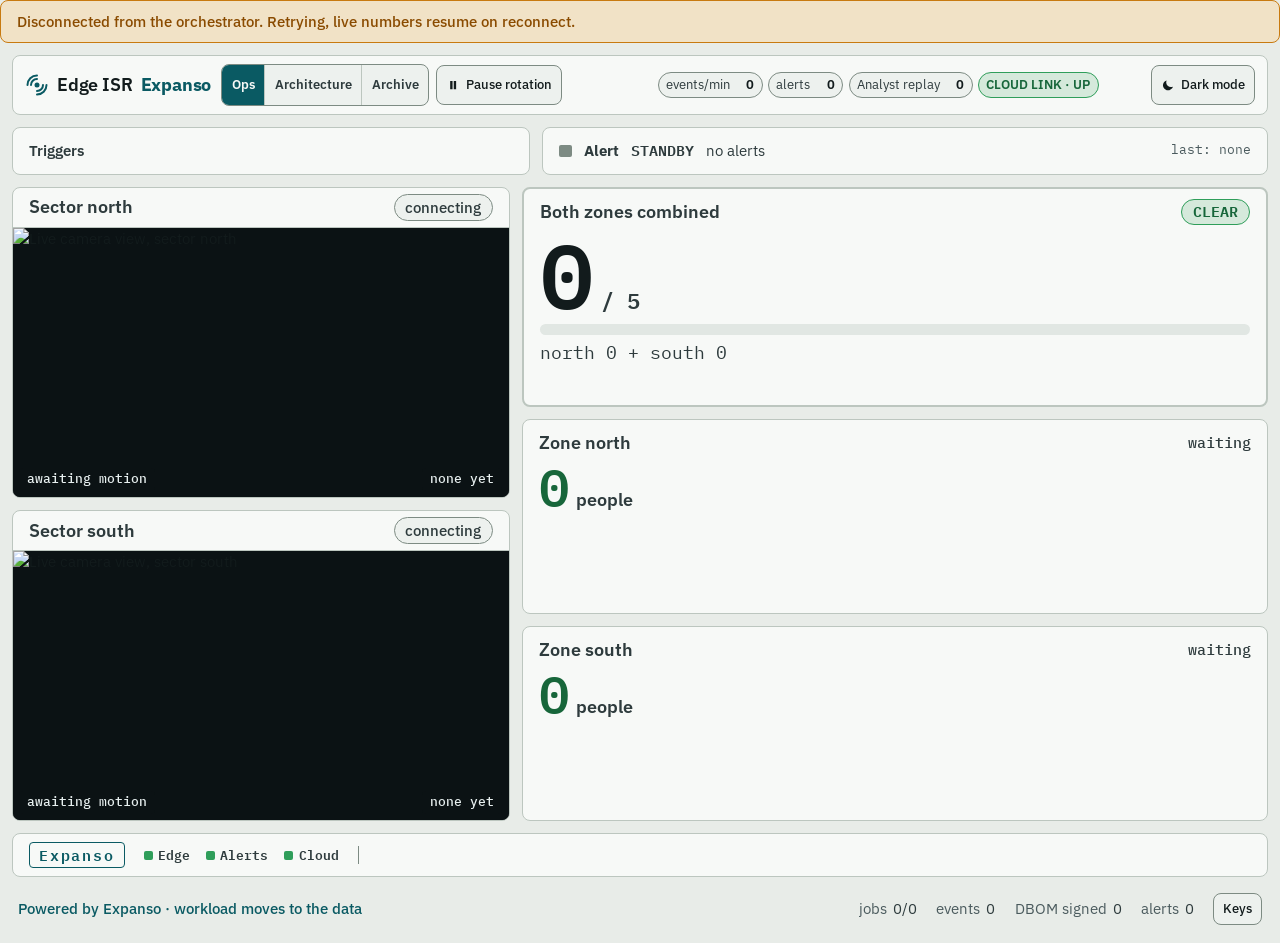
==== commit 90079e5c: "Dashboard: fit ARCH to the stage, one-row header at 1280, drop partial ticker rows, fix rotate contr" ====
--- a/public/edge/index.html
+++ b/public/edge/index.html
@@ -72,7 +72,7 @@
         <a class="tab"           id="tab-arch"    data-tab="arch"    role="tab" aria-selected="false" aria-controls="panel-arch"    href="#arch" tabindex="-1">Architecture</a>
         <a class="tab"           id="tab-archive" data-tab="archive" role="tab" aria-selected="false" aria-controls="panel-archive" href="#archive" tabindex="-1">Archive</a>
       </div>
-      <button type="button" id="rotate-toggle" class="btn" aria-label="Auto-rotate views">
+      <button type="button" id="rotate-toggle" class="btn">
         <svg class="btn-icon" viewBox="0 0 24 24" aria-hidden="true">
           <path id="rotate-icon" d="M7 5h4v14H7zM13 5h4v14h-4z" fill="currentColor"/>
         </svg>
--- a/public/edge/styles.css
+++ b/public/edge/styles.css
@@ -278,6 +278,9 @@
 }
 
 .conn-banner {
+  position: sticky;
+  top: 0;
+  z-index: 899;
   padding: 0.6rem 1rem;
   background: var(--warn-soft);
   color: var(--warn-text);
@@ -471,6 +474,21 @@
   .header-right { order: 3; flex: 0 1 auto; margin-left: auto; }
 
   #theme-toggle { order: 4; }
+}
+
+@media (min-width: 1100px) and (max-width: 1399px) and (min-height: 720px) {
+  .header { gap: 0.5rem 0.6rem; padding: 0.5rem 0.75rem; }
+
+  .header-nav { margin-left: 0; gap: 0.4rem; }
+
+  .tab { padding: 0.35rem 0.6rem; font-size: var(--t-caption); }
+
+  .btn { padding: 0.35rem 0.55rem; font-size: var(--t-caption); }
+
+  .metric-pill,
+  .cloud-pill { font-size: var(--t-caption); padding: 0.2em 0.55em; }
+
+  .header-right { gap: 0.35rem; }
 }
 
 /* ── Status row: triggers + alert tile ──────────────────────────────── */
@@ -1333,8 +1351,8 @@
   grid-template-rows: auto auto auto;
   align-content: center;
   column-gap: 0;
-  row-gap: 0.75rem;
-  padding: 1.25rem 1rem;
+  row-gap: 0.4rem;
+  padding: 0.6rem 0.75rem;
   background: var(--surface);
   border: 1px solid var(--border);
   border-radius: var(--r-md);
@@ -1362,9 +1380,9 @@
   position: relative;
   display: flex;
   flex-direction: column;
-  gap: 0.4rem;
-  min-width: 0;
-  padding: 0.55rem 0.85rem;
+  gap: 0.3rem;
+  min-width: 0;
+  padding: 0.4rem 0.75rem;
   background: var(--surface-2);
   border: 1px solid var(--border);
   border-radius: var(--r-sm);
@@ -1374,8 +1392,8 @@
   display: flex;
   align-items: baseline;
   gap: 0.5em;
-  margin: -0.55rem -0.85rem 0.35rem;
-  padding: 0.4rem 0.85rem;
+  margin: -0.4rem -0.75rem 0.25rem;
+  padding: 0.35rem 0.75rem;
   font: 700 var(--t-body)/1.3 var(--font-mono);
   border-bottom: 1px solid var(--border);
   border-radius: var(--r-sm) var(--r-sm) 0 0;
@@ -1394,7 +1412,7 @@
 
 .arch-box__sub { font: 400 var(--t-caption)/1.4 var(--font-mono); color: var(--text-dim); }
 
-.arch-box__sub--lead { font-family: var(--font-sans); font-size: var(--t-body); margin-bottom: 0.2rem; }
+.arch-box__sub--lead { font-family: var(--font-sans); font-size: var(--t-body); margin-bottom: 0.1rem; }
 
 .arch-box__caption { font: 400 var(--t-caption)/1.4 var(--font-mono); color: var(--text-mute); margin-bottom: 0.3rem; }
 
@@ -1403,7 +1421,7 @@
 .arch-box__list li {
   display: flex;
   flex-direction: column;
-  padding: 0.4rem 0.7rem;
+  padding: 0.25rem 0.6rem;
   font-size: var(--t-body);
   color: var(--text);
   background: var(--surface);
@@ -1411,6 +1429,8 @@
   border-radius: var(--r-sm);
   overflow-wrap: anywhere;
 }
+
+.arch-box__list--steps li { flex-direction: row; flex-wrap: wrap; justify-content: space-between; align-items: baseline; gap: 0 0.6rem; }
 
 .arch-box__list .step-name { font-weight: 600; }
 
@@ -1501,7 +1521,7 @@
   align-items: center;
   justify-content: center;
   gap: 0.6rem;
-  min-height: 3.6rem;
+  min-height: 2.6rem;
 }
 
 .arch-arrow-stem--control {
@@ -1544,7 +1564,7 @@
   align-items: center;
   gap: 0.5rem 2.5rem;
   padding: 0.5rem 1rem 0;
-  margin-top: 0.4rem;
+  margin-top: 0.2rem;
   border-top: 1px solid var(--border);
   font: 400 var(--t-caption)/1.4 var(--font-mono);
   color: var(--text-dim);
@@ -1557,7 +1577,7 @@
 .arch-legend__line--control { border-top: 3px dashed var(--dest); }
 
 .arch-footer {
-  padding-top: 0.5rem;
+  padding-top: 0.2rem;
   text-align: center;
   font: 400 var(--t-caption)/1.5 var(--font-mono);
   color: var(--text-dim);
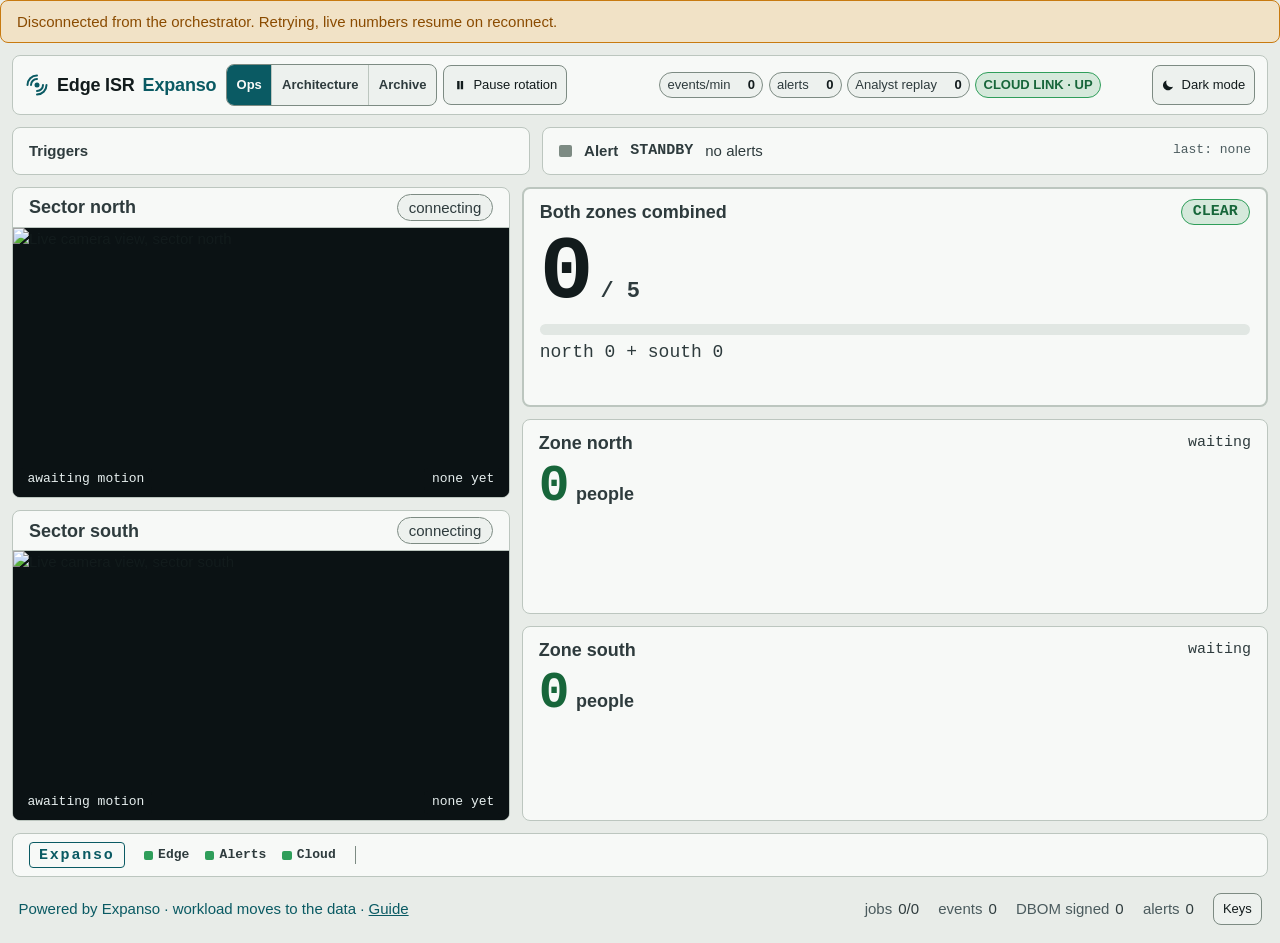
==== commit 30973dea: "Prove every pipeline on real data and publish the guide Nine jobs replay recorded producer output th" ====
--- a/public/edge/index.html
+++ b/public/edge/index.html
@@ -446,7 +446,7 @@
   </section>
 
   <footer class="footer">
-    <div class="left">Powered by Expanso · workload moves to the data</div>
+    <div class="left">Powered by Expanso · workload moves to the data · <a href="guide/">Guide</a></div>
     <div class="right">
       <div class="stat"><span class="label">jobs</span><span id="footer-jobs">0/0</span></div>
       <div class="stat"><span class="label">events</span><span id="footer-events">0</span></div>
@@ -457,7 +457,7 @@
       <button type="button" id="keys-toggle" class="btn btn-small" aria-expanded="false" aria-controls="keys-pop">Keys</button>
       <div id="keys-pop" class="keys-pop" role="region" aria-label="Keyboard shortcuts" hidden>
         <dl class="keys-list">
-          <div><dt><kbd>F1</kbd></dt><dd>Simulate WAN down</dd></div>
+          <div><dt><kbd>F1</kbd></dt><dd>Take the cloud link down</dd></div>
           <div><dt><kbd>F2</kbd></dt><dd>Restore WAN</dd></div>
           <div><dt><kbd>F3</kbd></dt><dd>Rehearse the crowd flag</dd></div>
           <div><dt><kbd>F4</kbd></dt><dd>Add drone to the triggers</dd></div>
--- a/public/edge/styles.css
+++ b/public/edge/styles.css
@@ -48,7 +48,7 @@
   --crit-fill: #c62f25;
   --crit-soft: #f6e0dd;
   --crit-solid: #b3261e;
-  --on-crit: #ffffff;
+  --on-crit: #fbfcfb;
 
   /* Camera tile overlays: opaque, same in both themes. */
   --cam-bg: #0b1214;
@@ -108,7 +108,7 @@
   --crit-fill: #e5483c;
   --crit-soft: #43201e;
   --crit-solid: #b3261e;
-  --on-crit: #ffffff;
+  --on-crit: #fbfcfb;
 }
 
 * { box-sizing: border-box; }
